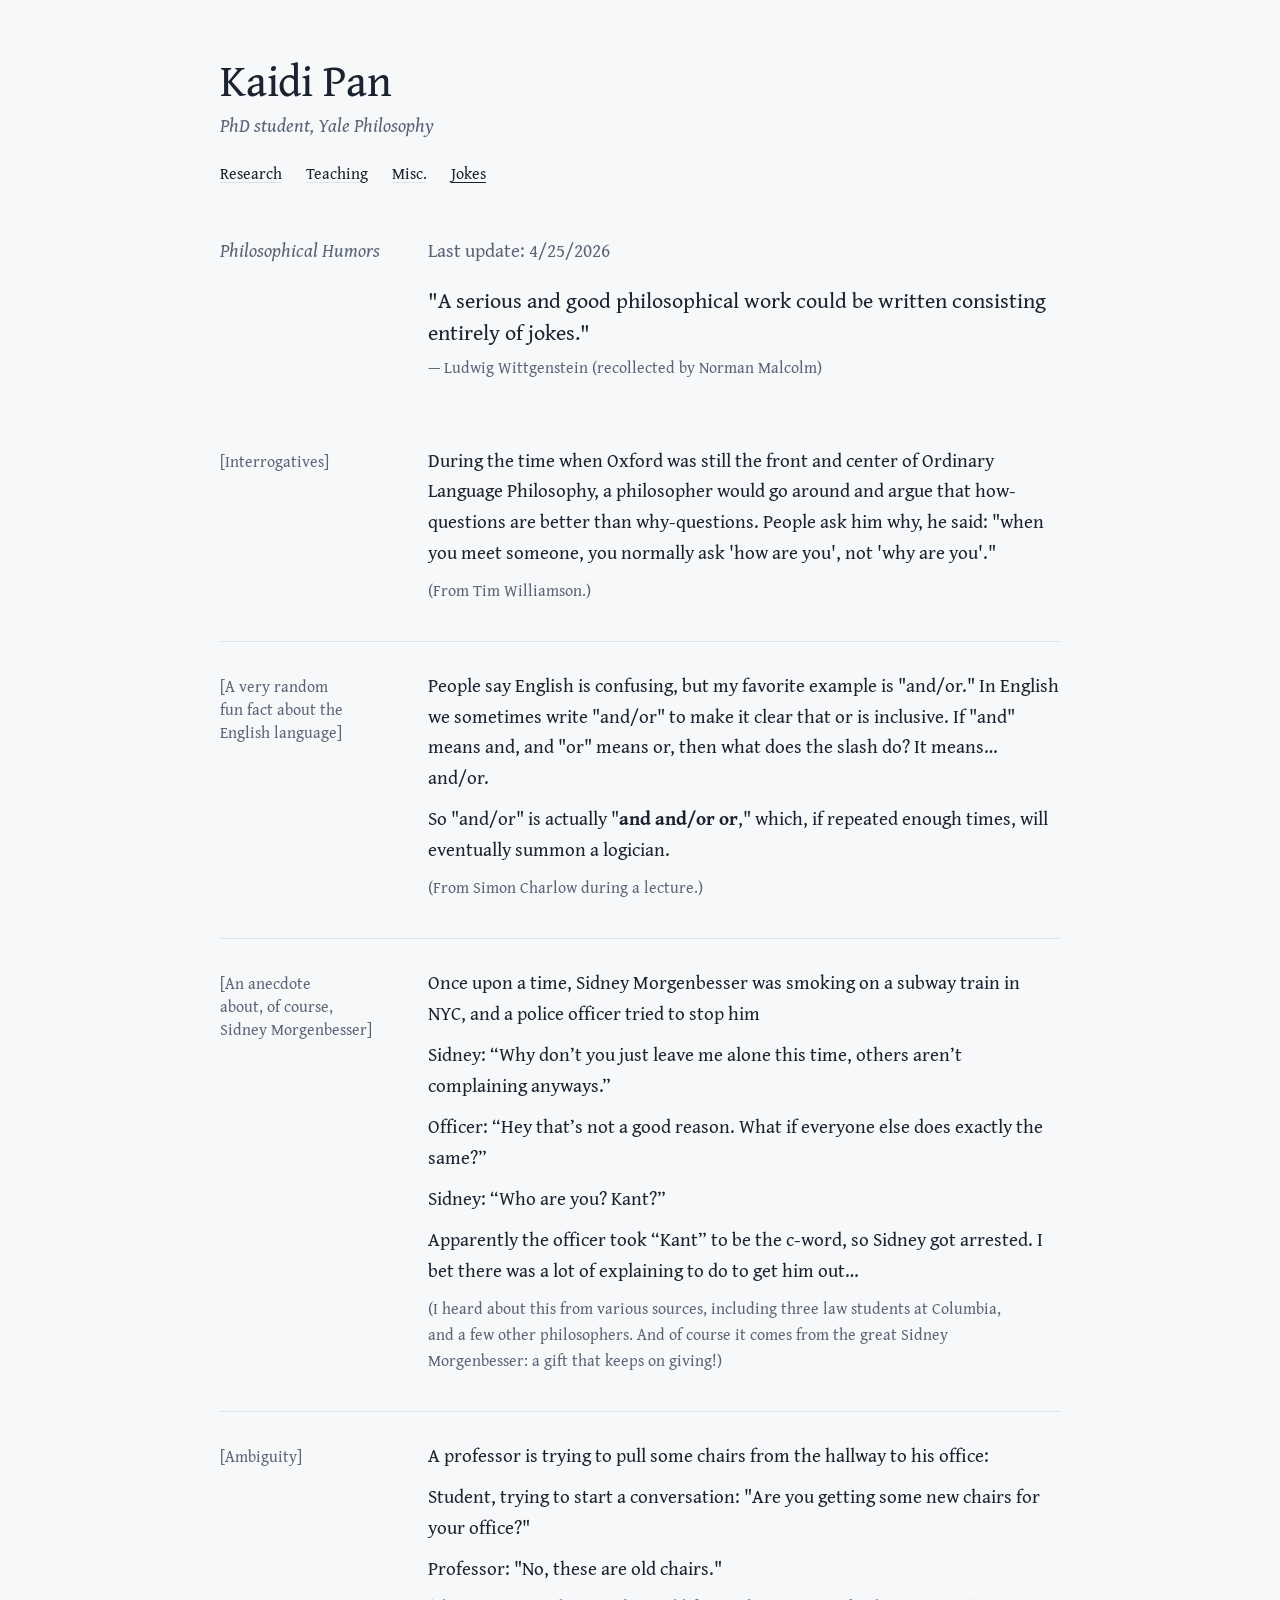
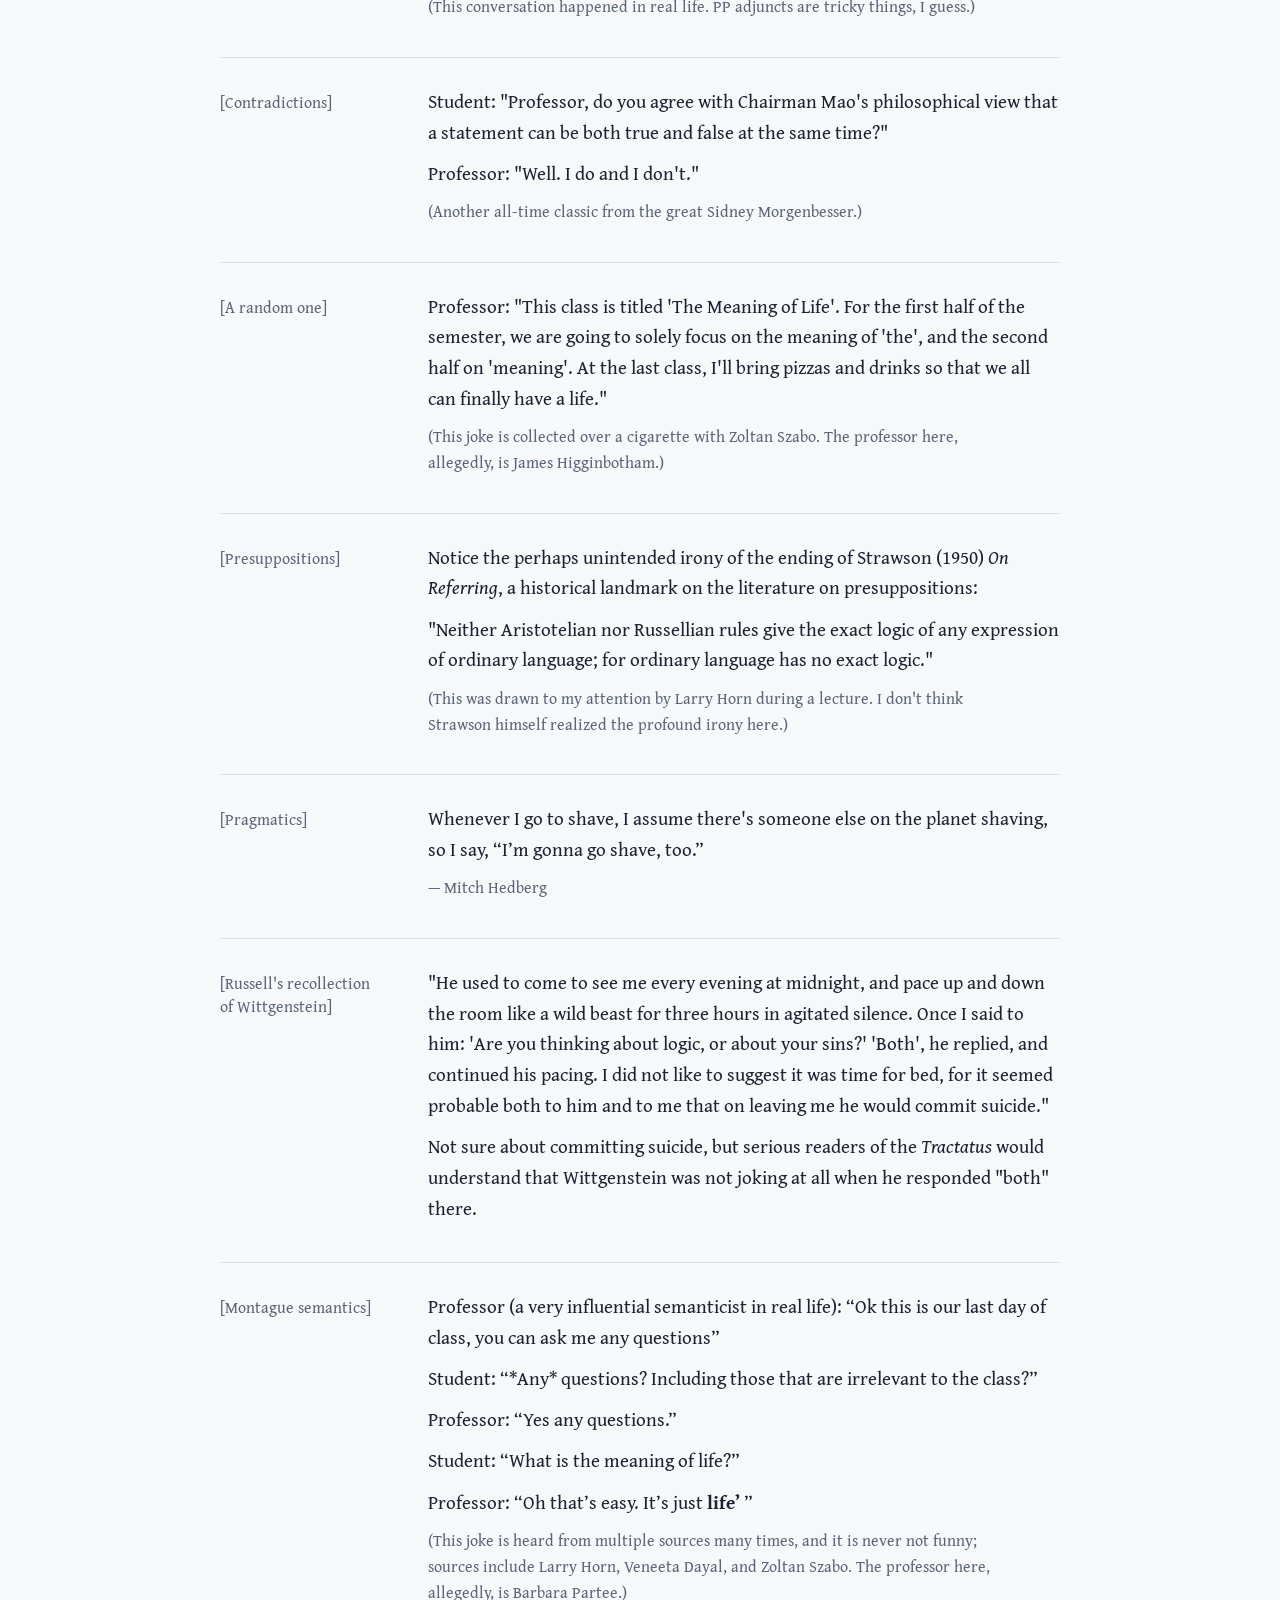
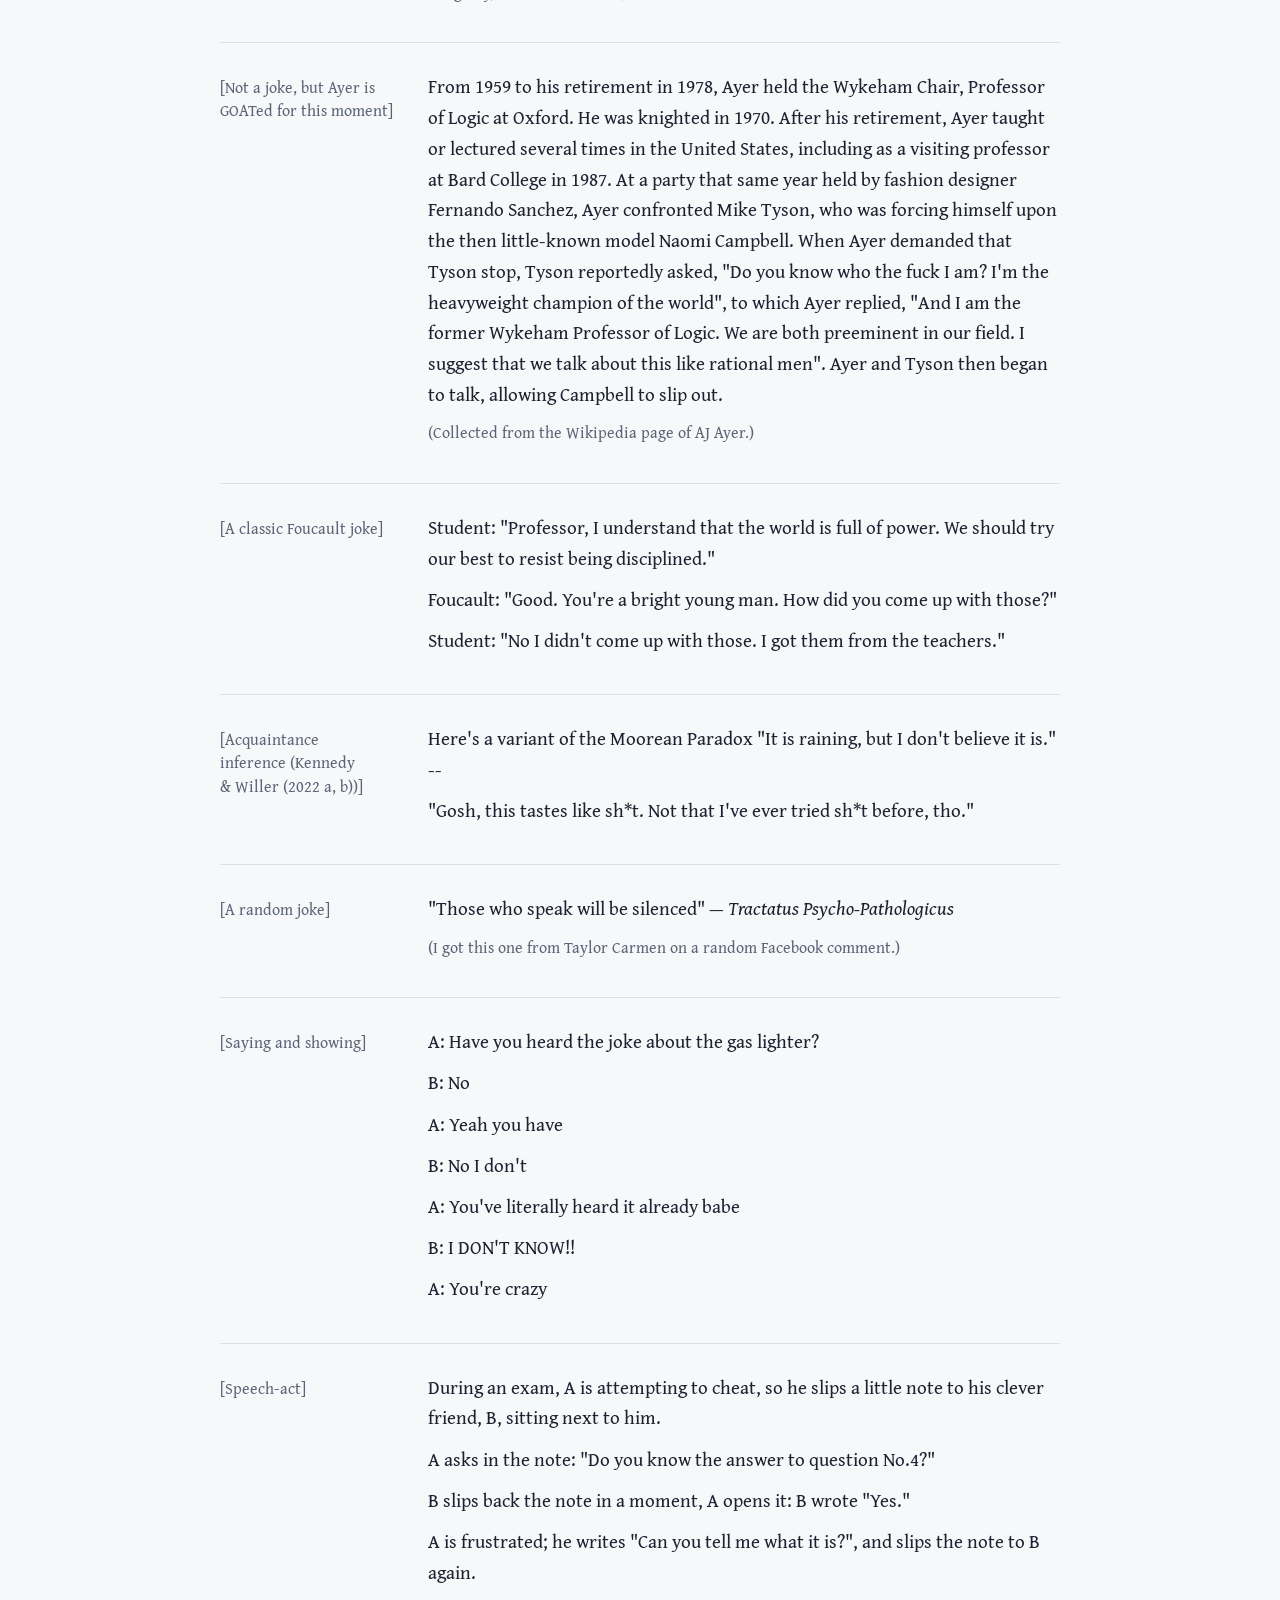
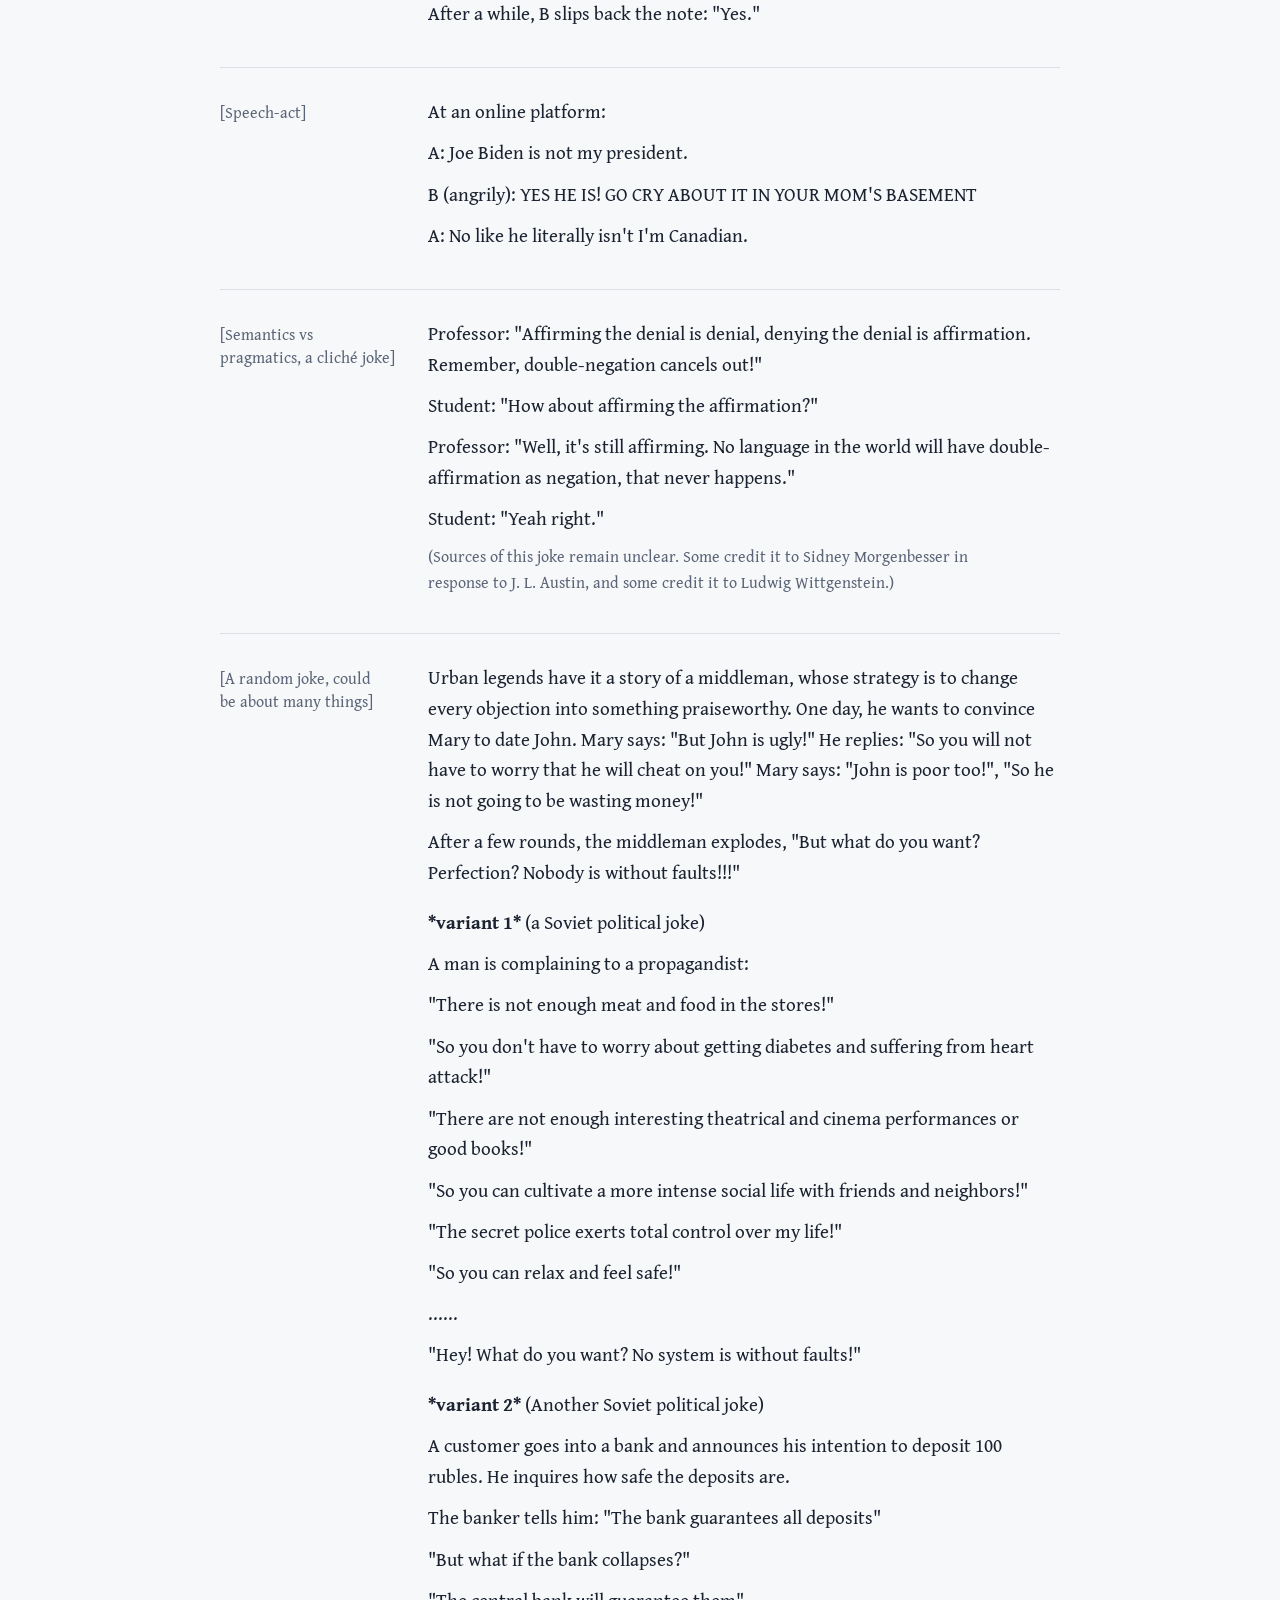
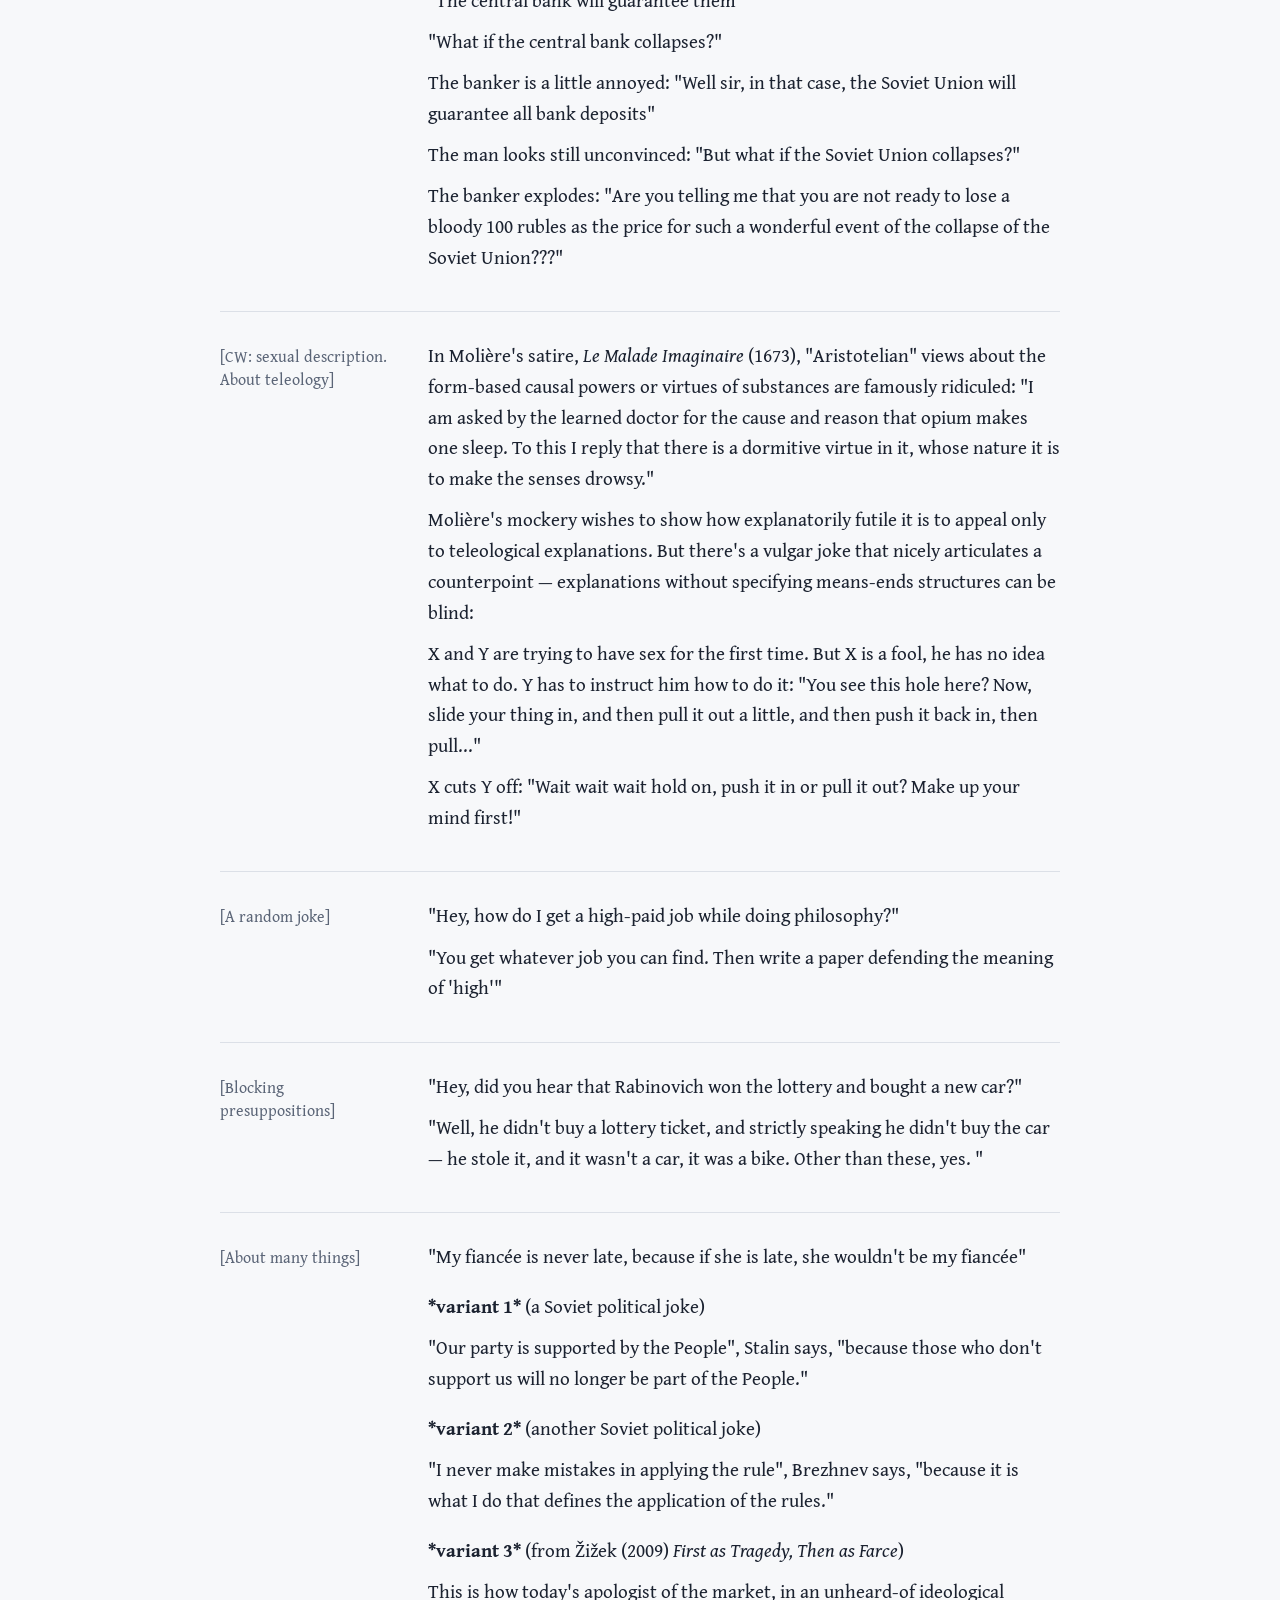
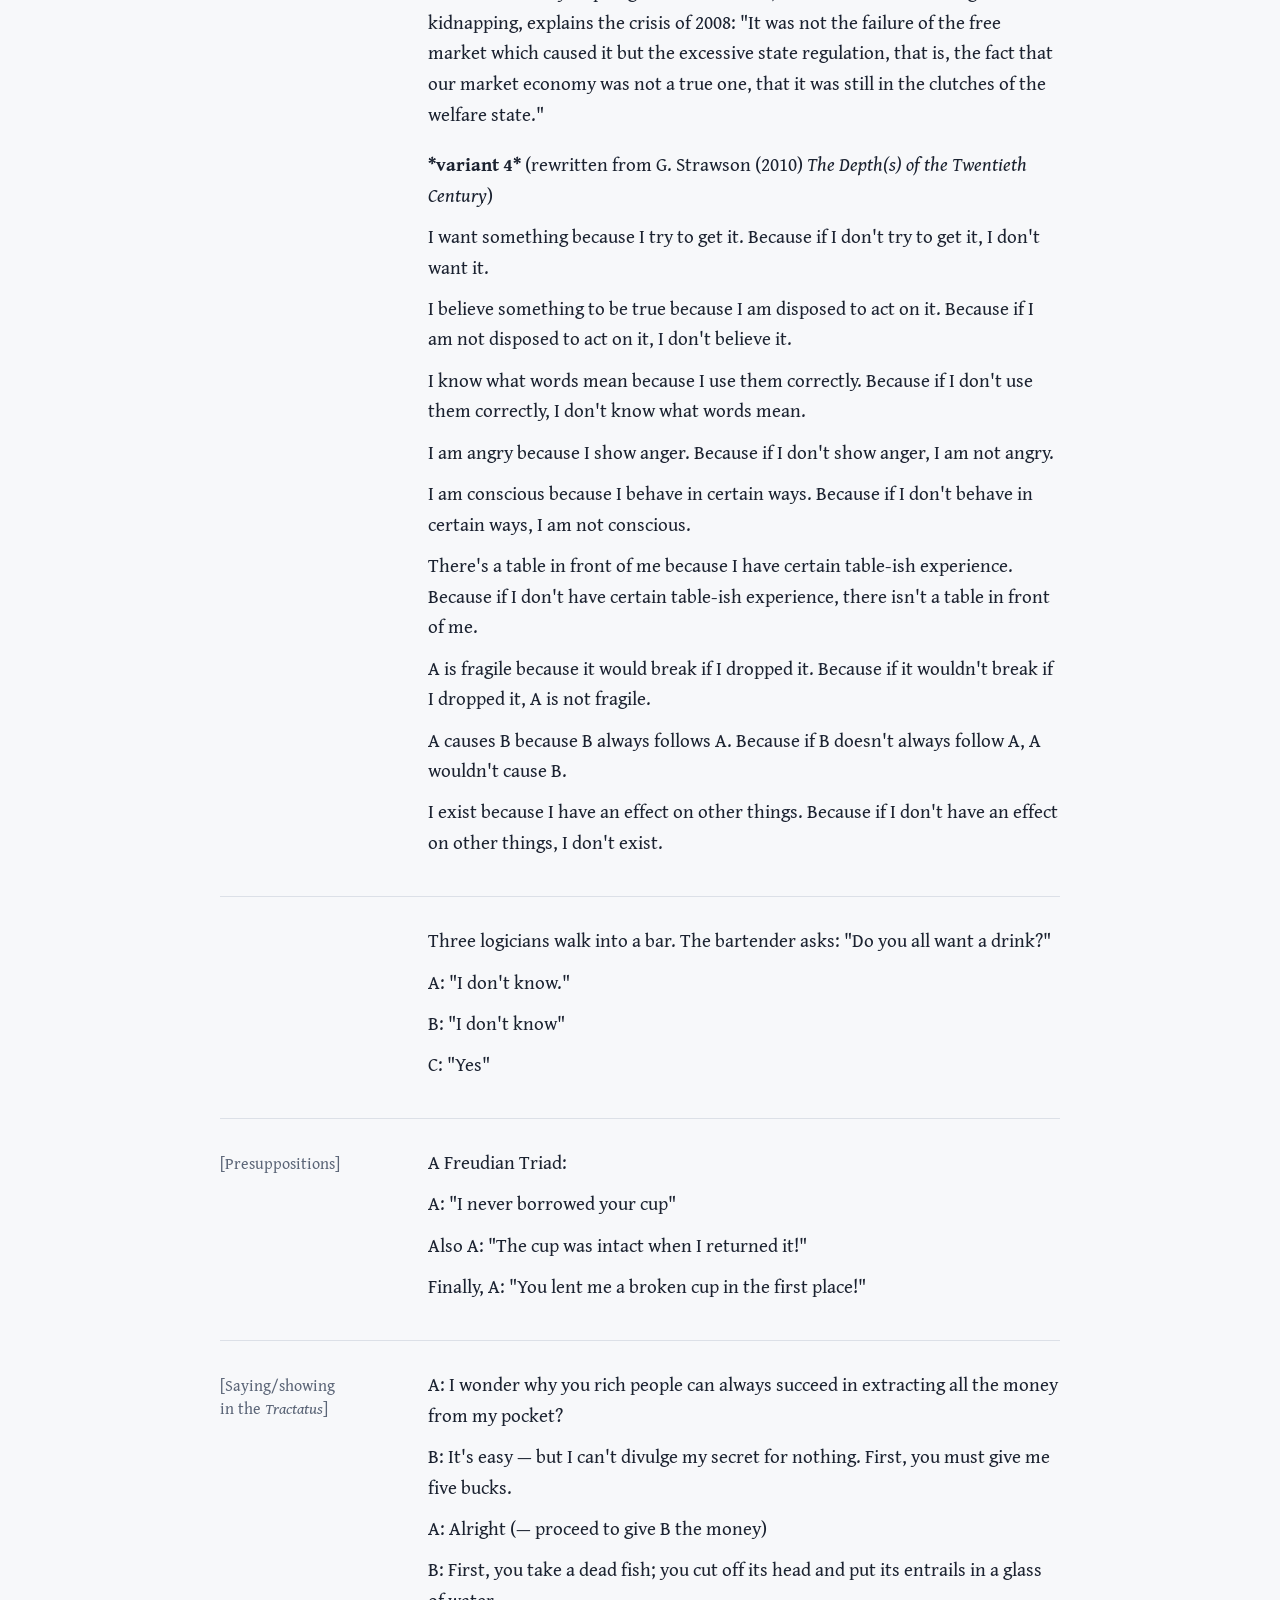
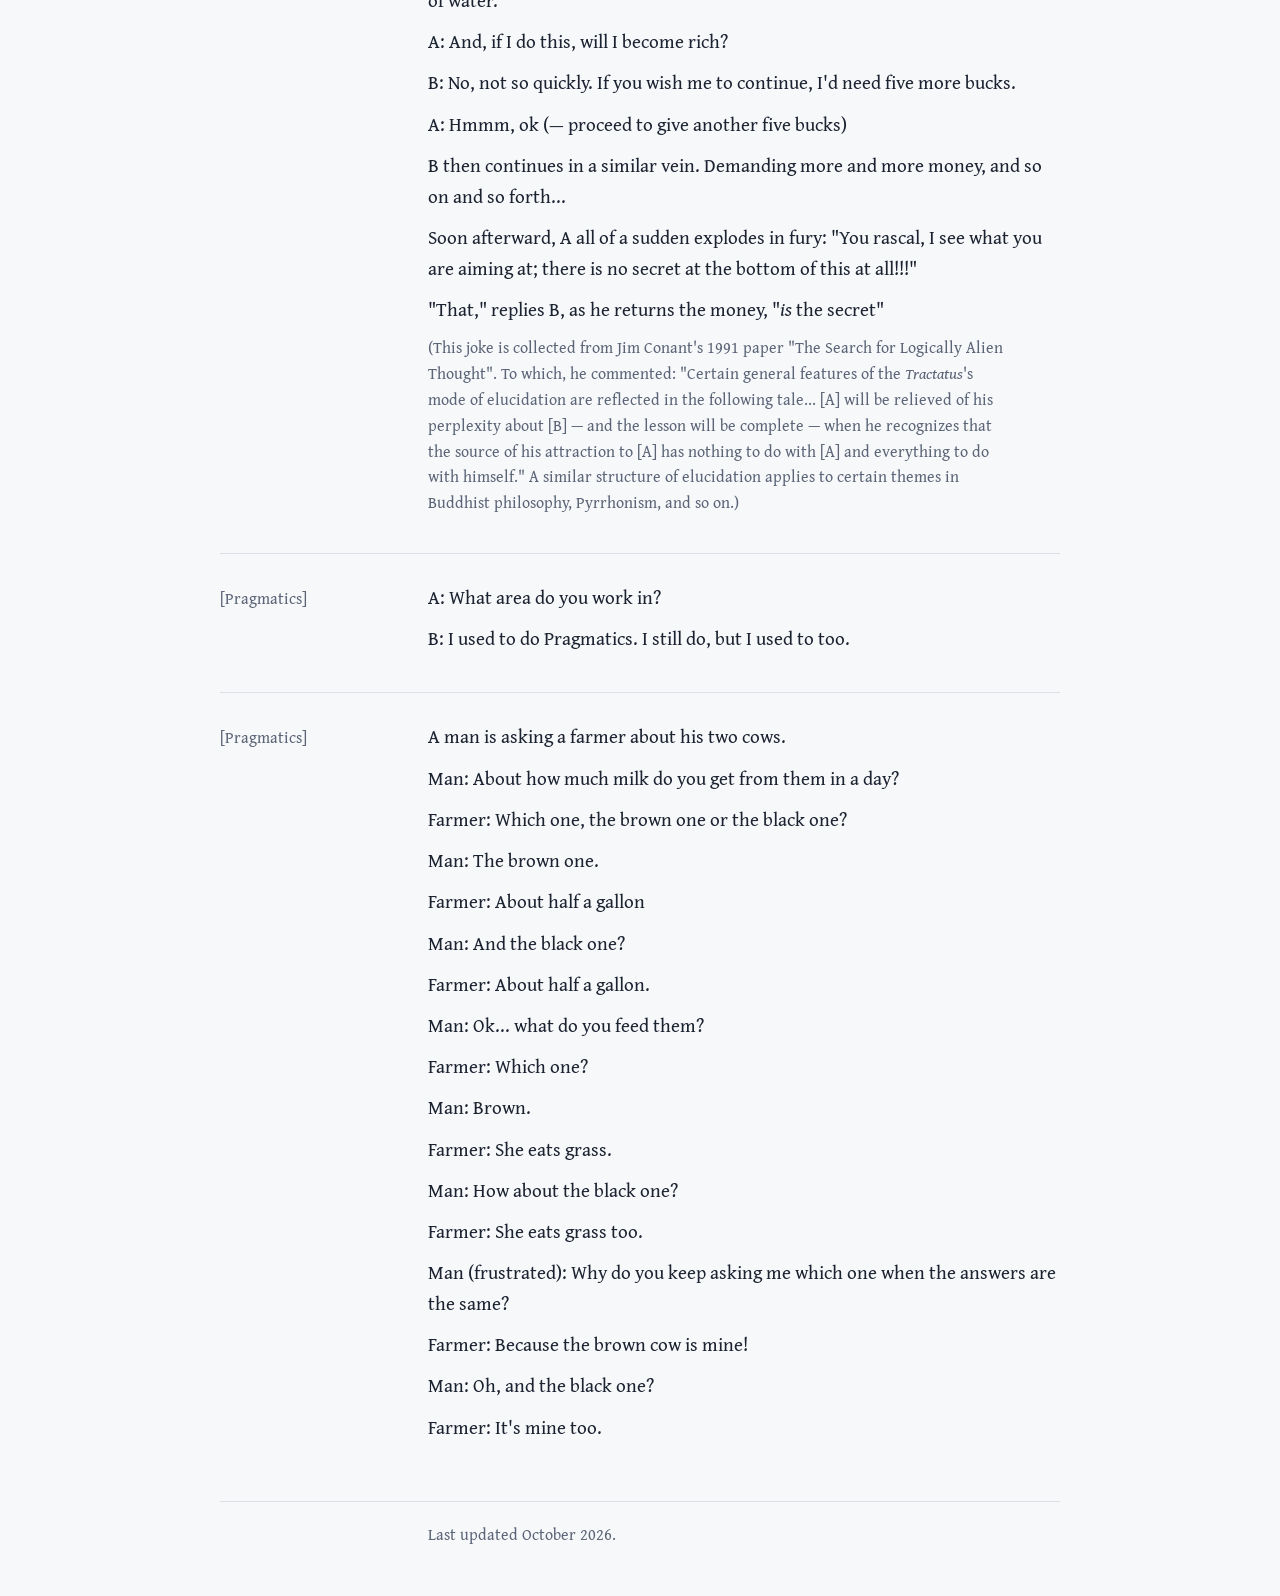
==== jokes.html @ 57e494cc "Add files via upload" ====
<!doctype html>
<html lang="en">
<head>
  <meta charset="utf-8">
  <meta name="viewport" content="width=device-width, initial-scale=1, viewport-fit=cover">
  <title>Philosophical Humors · Kaidi Pan</title>
  <meta name="description" content="Philosophical jokes collected by Kaidi Pan.">
  <link rel="icon" href="favicon.svg" type="image/svg+xml">
  <link rel="preconnect" href="https://fonts.googleapis.com">
  <link rel="preconnect" href="https://fonts.gstatic.com" crossorigin>
  <link rel="stylesheet" href="https://fonts.googleapis.com/css2?family=Gentium+Book+Plus:ital,wght@0,400;0,700;1,400;1,700&display=swap">
  <link rel="stylesheet" href="style.css">
</head>
<body>
<div class="page">

  <header class="masthead">
    <h1><a href="./">Kaidi Pan</a></h1>
    <p class="role">PhD student, Yale Philosophy</p>
    <nav class="site-nav" aria-label="Site">
      <ul>
        <li><a href="./#research">Research</a></li>
        <li><a href="./#teaching">Teaching</a></li>
        <li><a href="./#misc">Misc.</a></li>
        <li><a href="jokes.html" aria-current="page">Jokes</a></li>
      </ul>
    </nav>
  </header>

  <main class="stack">
    <!-- To add a joke, copy one <article class="row joke"> block. The label in
         brackets is optional; delete the <h3> line for a joke without one. -->
    <!-- JOKES START -->
    <section class="row" id="jokes-intro">
      <h2>Philosophical Humors</h2>
      <div class="body">
        <p class="note">Last update: 4/25/2026</p>
        <blockquote class="epigraph">
          <p>"A serious and good philosophical work could be written consisting entirely of jokes."</p>
          <p class="source">— Ludwig Wittgenstein (recollected by Norman Malcolm)</p>
        </blockquote>
      </div>
    </section>

    <div class="joke-list">
      <article class="row joke">
        <h3 class="label">[Interrogatives]</h3>
        <div class="body">
          <p>During the time when Oxford was still the front and center of Ordinary Language Philosophy, a philosopher would go around and argue that how-questions are better than why-questions. People ask him why, he said: "when you meet someone, you normally ask 'how are you', not 'why are you'."</p>
          <p class="source">(From Tim Williamson.)</p>
        </div>
      </article>

      <article class="row joke">
        <h3 class="label">[A very random fun fact about the English language]</h3>
        <div class="body">
          <p>People say English is confusing, but my favorite example is "and/or." In English we sometimes write "and/or" to make it clear that or is inclusive. If "and" means and, and "or" means or, then what does the slash do? It means… and/or.</p>
          <p>So "and/or" is actually "<strong>and and/or or</strong>," which, if repeated enough times, will eventually summon a logician.</p>
          <p class="source">(From Simon Charlow during a lecture.)</p>
        </div>
      </article>

      <article class="row joke">
        <h3 class="label">[An anecdote about, of course, Sidney Morgenbesser]</h3>
        <div class="body">
          <p>Once upon a time, Sidney Morgenbesser was smoking on a subway train in NYC, and a police officer tried to stop him</p>
          <p>Sidney: “Why don’t you just leave me alone this time, others aren’t complaining anyways.”</p>
          <p>Officer: “Hey that’s not a good reason. What if everyone else does exactly the same?”</p>
          <p>Sidney: “Who are you? Kant?”</p>
          <p>Apparently the officer took “Kant” to be the c-word, so Sidney got arrested. I bet there was a lot of explaining to do to get him out…</p>
          <p class="source">(I heard about this from various sources, including three law students at Columbia, and a few other philosophers. And of course it comes from the great Sidney Morgenbesser: a gift that keeps on giving!)</p>
        </div>
      </article>

      <article class="row joke">
        <h3 class="label">[Ambiguity]</h3>
        <div class="body">
          <p>A professor is trying to pull some chairs from the hallway to his office:</p>
          <p>Student, trying to start a conversation: "Are you getting some new chairs for your office?"</p>
          <p>Professor: "No, these are old chairs."</p>
          <p class="source">(This conversation happened in real life. PP adjuncts are tricky things, I guess.)</p>
        </div>
      </article>

      <article class="row joke">
        <h3 class="label">[Contradictions]</h3>
        <div class="body">
          <p>Student: "Professor, do you agree with Chairman Mao's philosophical view that a statement can be both true and false at the same time?"</p>
          <p>Professor: "Well. I do and I don't."</p>
          <p class="source">(Another all-time classic from the great Sidney Morgenbesser.)</p>
        </div>
      </article>

      <article class="row joke">
        <h3 class="label">[A random one]</h3>
        <div class="body">
          <p>Professor: "This class is titled 'The Meaning of Life'. For the first half of the semester, we are going to solely focus on the meaning of 'the', and the second half on 'meaning'. At the last class, I'll bring pizzas and drinks so that we all can finally have a life."</p>
          <p class="source">(This joke is collected over a cigarette with Zoltan Szabo. The professor here, allegedly, is James Higginbotham.)</p>
        </div>
      </article>

      <article class="row joke">
        <h3 class="label">[Presuppositions]</h3>
        <div class="body">
          <p>Notice the perhaps unintended irony of the ending of Strawson (1950) <em>On Referring</em>, a historical landmark on the literature on presuppositions:</p>
          <p>"Neither Aristotelian nor Russellian rules give the exact logic of any expression of ordinary language; for ordinary language has no exact logic."</p>
          <p class="source">(This was drawn to my attention by Larry Horn during a lecture. I don't think Strawson himself realized the profound irony here.)</p>
        </div>
      </article>

      <article class="row joke">
        <h3 class="label">[Pragmatics]</h3>
        <div class="body">
          <p>Whenever I go to shave, I assume there's someone else on the planet shaving, so I say, “I’m gonna go shave, too.”</p>
          <p class="source">— Mitch Hedberg</p>
        </div>
      </article>

      <article class="row joke">
        <h3 class="label">[Russell's recollection of Wittgenstein]</h3>
        <div class="body">
          <p>"He used to come to see me every evening at midnight, and pace up and down the room like a wild beast for three hours in agitated silence. Once I said to him: 'Are you thinking about logic, or about your sins?' 'Both', he replied, and continued his pacing. I did not like to suggest it was time for bed, for it seemed probable both to him and to me that on leaving me he would commit suicide."</p>
          <p>Not sure about committing suicide, but serious readers of the <em>Tractatus</em> would understand that Wittgenstein was not joking at all when he responded "both" there.</p>
        </div>
      </article>

      <article class="row joke">
        <h3 class="label">[Montague semantics]</h3>
        <div class="body">
          <p>Professor (a very influential semanticist in real life): “Ok this is our last day of class, you can ask me any questions”</p>
          <p>Student: “*Any* questions? Including those that are irrelevant to the class?”</p>
          <p>Professor: “Yes any questions.”</p>
          <p>Student: “What is the meaning of life?”</p>
          <p>Professor: “Oh that’s easy. It’s just <strong>life’ </strong>”</p>
          <p class="source">(This joke is heard from multiple sources many times, and it is never not funny; sources include Larry Horn, Veneeta Dayal, and Zoltan Szabo. The professor here, allegedly, is Barbara Partee.)</p>
        </div>
      </article>

      <article class="row joke">
        <h3 class="label">[Not a joke, but Ayer is GOATed for this moment]</h3>
        <div class="body">
          <p>From 1959 to his retirement in 1978, Ayer held the Wykeham Chair, Professor of Logic at Oxford. He was knighted in 1970. After his retirement, Ayer taught or lectured several times in the United States, including as a visiting professor at Bard College in 1987. At a party that same year held by fashion designer Fernando Sanchez, Ayer confronted Mike Tyson, who was forcing himself upon the then little-known model Naomi Campbell. When Ayer demanded that Tyson stop, Tyson reportedly asked, "Do you know who the fuck I am? I'm the heavyweight champion of the world", to which Ayer replied, "And I am the former Wykeham Professor of Logic. We are both preeminent in our field. I suggest that we talk about this like rational men". Ayer and Tyson then began to talk, allowing Campbell to slip out.</p>
          <p class="source">(Collected from the Wikipedia page of AJ Ayer.)</p>
        </div>
      </article>

      <article class="row joke">
        <h3 class="label">[A classic Foucault joke]</h3>
        <div class="body">
          <p>Student: "Professor, I understand that the world is full of power. We should try our best to resist being disciplined."</p>
          <p>Foucault: "Good. You're a bright young man. How did you come up with those?"</p>
          <p>Student: "No I didn't come up with those. I got them from the teachers."</p>
        </div>
      </article>

      <article class="row joke">
        <h3 class="label">[Acquaintance inference (Kennedy &amp; Willer (2022 a, b))]</h3>
        <div class="body">
          <p>Here's a variant of the Moorean Paradox "It is raining, but I don't believe it is." --</p>
          <p>"Gosh, this tastes like sh*t. Not that I've ever tried sh*t before, tho."</p>
        </div>
      </article>

      <article class="row joke">
        <h3 class="label">[A random joke]</h3>
        <div class="body">
          <p>"Those who speak will be silenced" — <em>Tractatus Psycho-Pathologicus</em></p>
          <p class="source">(I got this one from Taylor Carmen on a random Facebook comment.)</p>
        </div>
      </article>

      <article class="row joke">
        <h3 class="label">[Saying and showing]</h3>
        <div class="body">
          <p>A: Have you heard the joke about the gas lighter?</p>
          <p>B: No</p>
          <p>A: Yeah you have</p>
          <p>B: No I don't</p>
          <p>A: You've literally heard it already babe</p>
          <p>B: I DON'T KNOW!!</p>
          <p>A: You're crazy</p>
        </div>
      </article>

      <article class="row joke">
        <h3 class="label">[Speech-act]</h3>
        <div class="body">
          <p>During an exam, A is attempting to cheat, so he slips a little note to his clever friend, B, sitting next to him.</p>
          <p>A asks in the note: "Do you know the answer to question No.4?"</p>
          <p>B slips back the note in a moment, A opens it: B wrote "Yes."</p>
          <p>A is frustrated; he writes "Can you tell me what it is?", and slips the note to B again.</p>
          <p>After a while, B slips back the note: "Yes."</p>
        </div>
      </article>

      <article class="row joke">
        <h3 class="label">[Speech-act]</h3>
        <div class="body">
          <p>At an online platform:</p>
          <p>A: Joe Biden is not my president.</p>
          <p>B (angrily): YES HE IS! GO CRY ABOUT IT IN YOUR MOM'S BASEMENT</p>
          <p>A: No like he literally isn't I'm Canadian.</p>
        </div>
      </article>

      <article class="row joke">
        <h3 class="label">[Semantics vs pragmatics, a cliché joke]</h3>
        <div class="body">
          <p>Professor: "Affirming the denial is denial, denying the denial is affirmation. Remember, double-negation cancels out!"</p>
          <p>Student: "How about affirming the affirmation?"</p>
          <p>Professor: "Well, it's still affirming. No language in the world will have double-affirmation as negation, that never happens."</p>
          <p>Student: "Yeah right."</p>
          <p class="source">(Sources of this joke remain unclear. Some credit it to Sidney Morgenbesser in response to J. L. Austin, and some credit it to Ludwig Wittgenstein.)</p>
        </div>
      </article>

      <article class="row joke">
        <h3 class="label">[A random joke, could be about many things]</h3>
        <div class="body">
          <p>Urban legends have it a story of a middleman, whose strategy is to change every objection into something praiseworthy. One day, he wants to convince Mary to date John. Mary says: "But John is ugly!" He replies: "So you will not have to worry that he will cheat on you!" Mary says: "John is poor too!", "So he is not going to be wasting money!"</p>
          <p>After a few rounds, the middleman explodes, "But what do you want? Perfection? Nobody is without faults!!!"</p>
          <p class="variant"><strong>*variant 1*</strong> (a Soviet political joke)</p>
          <p>A man is complaining to a propagandist:</p>
          <p>"There is not enough meat and food in the stores!"</p>
          <p>"So you don't have to worry about getting diabetes and suffering from heart attack!"</p>
          <p>"There are not enough interesting theatrical and cinema performances or good books!"</p>
          <p>"So you can cultivate a more intense social life with friends and neighbors!"</p>
          <p>"The secret police exerts total control over my life!"</p>
          <p>"So you can relax and feel safe!"</p>
          <p>......</p>
          <p>"Hey! What do you want? No system is without faults!"</p>
          <p class="variant"><strong>*variant 2* </strong>(Another Soviet political joke)</p>
          <p>A customer goes into a bank and announces his intention to deposit 100 rubles. He inquires how safe the deposits are.</p>
          <p>The banker tells him: "The bank guarantees all deposits"</p>
          <p>"But what if the bank collapses?"</p>
          <p>"The central bank will guarantee them"</p>
          <p>"What if the central bank collapses?"</p>
          <p>The banker is a little annoyed: "Well sir, in that case, the Soviet Union will guarantee all bank deposits"</p>
          <p>The man looks still unconvinced: "But what if the Soviet Union collapses?"</p>
          <p>The banker explodes: "Are you telling me that you are not ready to lose a bloody 100 rubles as the price for such a wonderful event of the collapse of the Soviet Union???"</p>
        </div>
      </article>

      <article class="row joke">
        <h3 class="label">[CW: sexual description. About teleology]</h3>
        <div class="body">
          <p>In Molière's satire, <em>Le Malade Imaginaire</em> (1673), "Aristotelian" views about the form-based causal powers or virtues of substances are famously ridiculed: "I am asked by the learned doctor for the cause and reason that opium makes one sleep. To this I reply that there is a dormitive virtue in it, whose nature it is to make the senses drowsy."</p>
          <p>Molière's mockery wishes to show how explanatorily futile it is to appeal only to teleological explanations. But there's a vulgar joke that nicely articulates a counterpoint — explanations without specifying means-ends structures can be blind:</p>
          <p>X and Y are trying to have sex for the first time. But X is a fool, he has no idea what to do. Y has to instruct him how to do it: "You see this hole here? Now, slide your thing in, and then pull it out a little, and then push it back in, then pull..."</p>
          <p>X cuts Y off: "Wait wait wait hold on, push it in or pull it out? Make up your mind first!"</p>
        </div>
      </article>

      <article class="row joke">
        <h3 class="label">[A random joke]</h3>
        <div class="body">
          <p>"Hey, how do I get a high-paid job while doing philosophy?"</p>
          <p>"You get whatever job you can find. Then write a paper defending the meaning of 'high'"</p>
        </div>
      </article>

      <article class="row joke">
        <h3 class="label">[Blocking presuppositions]</h3>
        <div class="body">
          <p>"Hey, did you hear that Rabinovich won the lottery and bought a new car?"</p>
          <p>"Well, he didn't buy a lottery ticket, and strictly speaking he didn't buy the car — he stole it, and it wasn't a car, it was a bike. Other than these, yes. "</p>
        </div>
      </article>

      <article class="row joke">
        <h3 class="label">[About many things]</h3>
        <div class="body">
          <p>"My fiancée is never late, because if she is late, she wouldn't be my fiancée"</p>
          <p class="variant"><strong>*variant 1*</strong> (a Soviet political joke)</p>
          <p>"Our party is supported by the People", Stalin says, "because those who don't support us will no longer be part of the People."</p>
          <p class="variant"><strong>*variant 2*</strong> (another Soviet political joke)</p>
          <p>"I never make mistakes in applying the rule", Brezhnev says, "because it is what I do that defines the application of the rules."</p>
          <p class="variant"><strong>*variant 3*</strong> (from Žižek (2009) <em>First as Tragedy, Then as Farce</em>)</p>
          <p>This is how today's apologist of the market, in an unheard-of ideological kidnapping, explains the crisis of 2008: "It was not the failure of the free market which caused it but the excessive state regulation, that is, the fact that our market economy was not a true one, that it was still in the clutches of the welfare state."</p>
          <p class="variant"><strong>*variant 4*</strong> (rewritten from G. Strawson (2010) <em>The Depth(s) of the Twentieth Century</em>)</p>
          <p>I want something because I try to get it. Because if I don't try to get it, I don't want it.</p>
          <p>I believe something to be true because I am disposed to act on it. Because if I am not disposed to act on it, I don't believe it.</p>
          <p>I know what words mean because I use them correctly. Because if I don't use them correctly, I don't know what words mean.</p>
          <p>I am angry because I show anger. Because if I don't show anger, I am not angry.</p>
          <p>I am conscious because I behave in certain ways. Because if I don't behave in certain ways, I am not conscious.</p>
          <p>There's a table in front of me because I have certain table-ish experience. Because if I don't have certain table-ish experience, there isn't a table in front of me.</p>
          <p>A is fragile because it would break if I dropped it. Because if it wouldn't break if I dropped it, A is not fragile.</p>
          <p>A causes B because B always follows A. Because if B doesn't always follow A, A wouldn't cause B.</p>
          <p>I exist because I have an effect on other things. Because if I don't have an effect on other things, I don't exist.</p>
        </div>
      </article>

      <article class="row joke">
        <span class="label" aria-hidden="true"></span>
        <div class="body">
          <p>Three logicians walk into a bar. The bartender asks: "Do you all want a drink?"</p>
          <p>A: "I don't know."</p>
          <p>B: "I don't know"</p>
          <p>C: "Yes"</p>
        </div>
      </article>

      <article class="row joke">
        <h3 class="label">[Presuppositions]</h3>
        <div class="body">
          <p>A Freudian Triad:</p>
          <p>A: "I never borrowed your cup"</p>
          <p>Also A: "The cup was intact when I returned it!"</p>
          <p>Finally, A: "You lent me a broken cup in the first place!"</p>
        </div>
      </article>

      <article class="row joke">
        <h3 class="label">[Saying/showing in the <em>Tractatus</em>]</h3>
        <div class="body">
          <p>A: I wonder why you rich people can always succeed in extracting all the money from my pocket?</p>
          <p>B: It's easy — but I can't divulge my secret for nothing. First, you must give me five bucks.</p>
          <p>A: Alright (— proceed to give B the money)</p>
          <p>B: First, you take a dead fish; you cut off its head and put its entrails in a glass of water.</p>
          <p>A: And, if I do this, will I become rich?</p>
          <p>B: No, not so quickly. If you wish me to continue, I'd need five more bucks.</p>
          <p>A: Hmmm, ok (— proceed to give another five bucks)</p>
          <p>B then continues in a similar vein. Demanding more and more money, and so on and so forth...</p>
          <p>Soon afterward, A all of a sudden explodes in fury: "You rascal, I see what you are aiming at; there is no secret at the bottom of this at all!!!"</p>
          <p>"That," replies B, as he returns the money, "<em>is</em> the secret"</p>
          <p class="source">(This joke is collected from Jim Conant's 1991 paper "The Search for Logically Alien Thought". To which, he commented: "Certain general features of the <em>Tractatus</em>'s mode of elucidation are reflected in the following tale... [A] will be relieved of his perplexity about [B] — and the lesson will be complete — when he recognizes that the source of his attraction to [A] has nothing to do with [A] and everything to do with himself." A similar structure of elucidation applies to certain themes in Buddhist philosophy, Pyrrhonism, and so on.)</p>
        </div>
      </article>

      <article class="row joke">
        <h3 class="label">[Pragmatics]</h3>
        <div class="body">
          <p>A: What area do you work in?</p>
          <p>B: I used to do Pragmatics. I still do, but I used to too.</p>
        </div>
      </article>

      <article class="row joke">
        <h3 class="label">[Pragmatics]</h3>
        <div class="body">
          <p>A man is asking a farmer about his two cows.</p>
          <p>Man: About how much milk do you get from them in a day?</p>
          <p>Farmer: Which one, the brown one or the black one?</p>
          <p>Man: The brown one.</p>
          <p>Farmer: About half a gallon</p>
          <p>Man: And the black one?</p>
          <p>Farmer: About half a gallon.</p>
          <p>Man: Ok... what do you feed them?</p>
          <p>Farmer: Which one?</p>
          <p>Man: Brown.</p>
          <p>Farmer: She eats grass.</p>
          <p>Man: How about the black one?</p>
          <p>Farmer: She eats grass too.</p>
          <p>Man (frustrated): Why do you keep asking me which one when the answers are the same?</p>
          <p>Farmer: Because the brown cow is mine!</p>
          <p>Man: Oh, and the black one?</p>
          <p>Farmer: It's mine too.</p>
        </div>
      </article>
    </div>
    <!-- JOKES END -->
  </main>

  <footer class="row colophon">
    <p class="body">Last updated October 2026.</p>
  </footer>

</div>
</body>
</html>
---- style.css ----
/* Layout: one column of reading text with a hanging margin on the left for
   example numbers, the photo and section names, the way a linguistics paper
   sets its numbered examples. On phones the margin folds away and everything
   stacks. */

:root {
  /* Colour: cool paper, dark ink, blue-black fountain-pen accent */
  --paper: #f7f8fa;
  --ink: #1b2230;
  --muted: #5b6577;
  --rule: #dce0e7;
  --accent: #2b4a8b;
  --todo-bg: #fff0a6;
  --todo-ink: #3d3300;

  /* Type: Gentium, the typeface linguists use for examples and IPA */
  --serif: "Gentium Book Plus", "Gentium Plus", "Charis SIL", Georgia, "Times New Roman", serif;
  --hanzi: "Noto Serif SC", "Songti SC", "STSong", "SimSun", serif;
  --step--1: 1rem;
  --step-0: 1.1875rem;
  --step-1: 1.375rem;
  --step-3: 2.75rem;

  --margin-col: 11rem;
  color-scheme: light;
}

@media (prefers-color-scheme: dark) {
  :root:not([data-theme="light"]) {
    --paper: #121620;
    --ink: #e3e7ee;
    --muted: #9aa4b5;
    --rule: #2a3140;
    --accent: #9fb6ec;
    --todo-bg: #4a4214;
    --todo-ink: #fff4c2;
    color-scheme: dark;
  }
}

:root[data-theme="dark"] {
  --paper: #121620;
  --ink: #e3e7ee;
  --muted: #9aa4b5;
  --rule: #2a3140;
  --accent: #9fb6ec;
  --todo-bg: #4a4214;
  --todo-ink: #fff4c2;
  color-scheme: dark;
}

*, *::before, *::after { box-sizing: border-box; }

html { -webkit-text-size-adjust: 100%; }

[hidden] { display: none !important; }

body {
  margin: 0;
  background: var(--paper);
  color: var(--ink);
  font-family: var(--serif);
  font-size: var(--step-0);
  line-height: 1.62;
  font-kerning: normal;
  text-rendering: optimizeLegibility;
}

::selection { background: var(--accent); color: var(--paper); }

.page {
  max-width: 55rem;
  margin-inline: auto;
  padding-inline: 1.25rem;
  padding-block: 3.5rem 3rem;
  display: flex;
  flex-direction: column;
  gap: 3rem;
}

.stack {
  display: flex;
  flex-direction: column;
  gap: 3rem;
}

/* ---------- Links ---------- */

a {
  color: var(--accent);
  text-decoration-line: underline;
  text-decoration-thickness: 1px;
  text-underline-offset: 0.18em;
  text-decoration-color: color-mix(in srgb, var(--accent) 45%, transparent);
}
a:hover { text-decoration-color: var(--accent); }
a:focus-visible {
  outline: 2px solid var(--accent);
  outline-offset: 3px;
  border-radius: 2px;
}

/* ---------- Header ---------- */

.masthead { display: flex; flex-direction: column; gap: 0.35rem; }

.masthead h1 {
  margin: 0;
  font-size: var(--step-3);
  font-weight: 400;
  line-height: 1.1;
  letter-spacing: -0.005em;
  text-wrap: balance;
}
.masthead h1 a { color: inherit; text-decoration: none; }

.role { margin: 0; font-style: italic; color: var(--muted); }

.site-nav ul {
  list-style: none;
  margin: 0.9rem 0 0;
  padding: 0;
  display: flex;
  flex-wrap: wrap;
  gap: 0.25rem 1.5rem;
  font-size: var(--step--1);
}
.site-nav a { color: var(--ink); text-decoration-color: var(--rule); }
.site-nav a:hover { color: var(--accent); text-decoration-color: var(--accent); }
.site-nav a[aria-current="page"] { text-decoration-color: var(--ink); }

/* ---------- Margin grid (shared by the example and every section) ---------- */

.row {
  display: grid;
  grid-template-columns: minmax(0, 1fr);
  row-gap: 0.6rem;
}

@media (min-width: 48rem) {
  .row {
    grid-template-columns: var(--margin-col) minmax(0, 1fr);
    column-gap: 2rem;
    align-items: baseline;
  }
  .row > .body { grid-column: 2; }
  .row.intro { align-items: start; }
}

/* ---------- Example (1) ---------- */

.example {
  margin: 0;
  grid-template-columns: 2.75rem minmax(0, 1fr);
  align-items: baseline;
  font-size: var(--step-1);
  line-height: 1.5;
}
@media (min-width: 48rem) {
  .example { grid-template-columns: var(--margin-col) minmax(0, 1fr); column-gap: 2rem; }
}

.exnum { color: var(--muted); font-variant-numeric: tabular-nums; }

.ex-items { list-style: none; margin: 0; padding: 0; }
.ex-items li {
  display: grid;
  grid-template-columns: 1.8rem minmax(0, 1fr);
}
.ex-items li > span:first-child { color: var(--muted); }

/* ---------- Photo ---------- */

.portrait {
  margin: 0 0 0.6rem;
  max-width: var(--margin-col);
  display: flex;
  flex-direction: column;
  gap: 0.35rem;
}
.portrait img {
  display: block;
  width: 100%;
  height: auto;
  aspect-ratio: 4 / 3;
  object-fit: cover;
  border-radius: 2px;
}
.portrait figcaption { font-size: var(--step--1); font-style: italic; color: var(--muted); }

/* ---------- Sections ---------- */

.row > h2 {
  margin: 0;
  font-size: var(--step-0);
  font-weight: 400;
  font-style: italic;
  color: var(--muted);
}

.body { min-width: 0; }
.body > :first-child { margin-top: 0; }
.body > :last-child { margin-bottom: 0; }

p { margin: 0 0 1em; max-width: 36em; }

.hanzi { font-family: var(--hanzi); font-size: 0.95em; }
.ipa { white-space: nowrap; }

hr {
  border: 0;
  border-top: 1px solid var(--rule);
  margin: 1.75rem 0;
  max-width: 36em;
}

h3.group {
  margin: 0 0 0.5rem;
  font-size: var(--step--1);
  font-weight: 400;
  color: var(--muted);
}
.body > * + h3.group { margin-top: 1.9rem; }
hr + h3.group { margin-top: 0 !important; }

.items {
  list-style: none;
  margin: 0;
  padding: 0;
  display: flex;
  flex-direction: column;
  gap: 0.5rem;
  max-width: 36em;
}

.note { color: var(--muted); }

.courses { gap: 1rem; }
.courses li { display: flex; flex-direction: column; }
.courses .course { font-size: var(--step-1); line-height: 1.35; }
.courses .note { font-size: var(--step--1); }

/* ---------- Footer ---------- */

.colophon {
  padding-top: 1.25rem;
  border-top: 1px solid var(--rule);
  font-size: var(--step--1);
  color: var(--muted);
}
.colophon p { margin: 0; }

/* ---------- Jokes page ---------- */

.epigraph { margin: 1.25rem 0 0; max-width: 34em; }
.epigraph p:first-child { font-size: var(--step-1); line-height: 1.45; margin-bottom: 0.35rem; }

.joke-list { display: flex; flex-direction: column; }

.joke {
  padding-block: 1.75rem;
  border-top: 1px solid var(--rule);
}
.joke:first-child { border-top: 0; padding-top: 0; }
.joke:last-child { padding-bottom: 0; }

.joke > .label {
  margin: 0;
  font-size: var(--step--1);
  font-weight: 400;
  line-height: 1.45;
  color: var(--muted);
  text-wrap: balance;
}

.joke .body p { margin: 0 0 0.55em; }
.joke .body p.variant { margin-top: 1.2rem; }
.joke .body .source,
.epigraph .source { color: var(--muted); font-size: var(--step--1); }

/* ---------- Placeholders you still need to fill in ---------- */

mark.todo {
  background: var(--todo-bg);
  color: var(--todo-ink);
  padding: 0.05em 0.25em;
  border-radius: 2px;
  font-size: 0.92em;
}

@media print {
  .site-nav { display: none; }
  body { background: #fff; color: #000; }
}
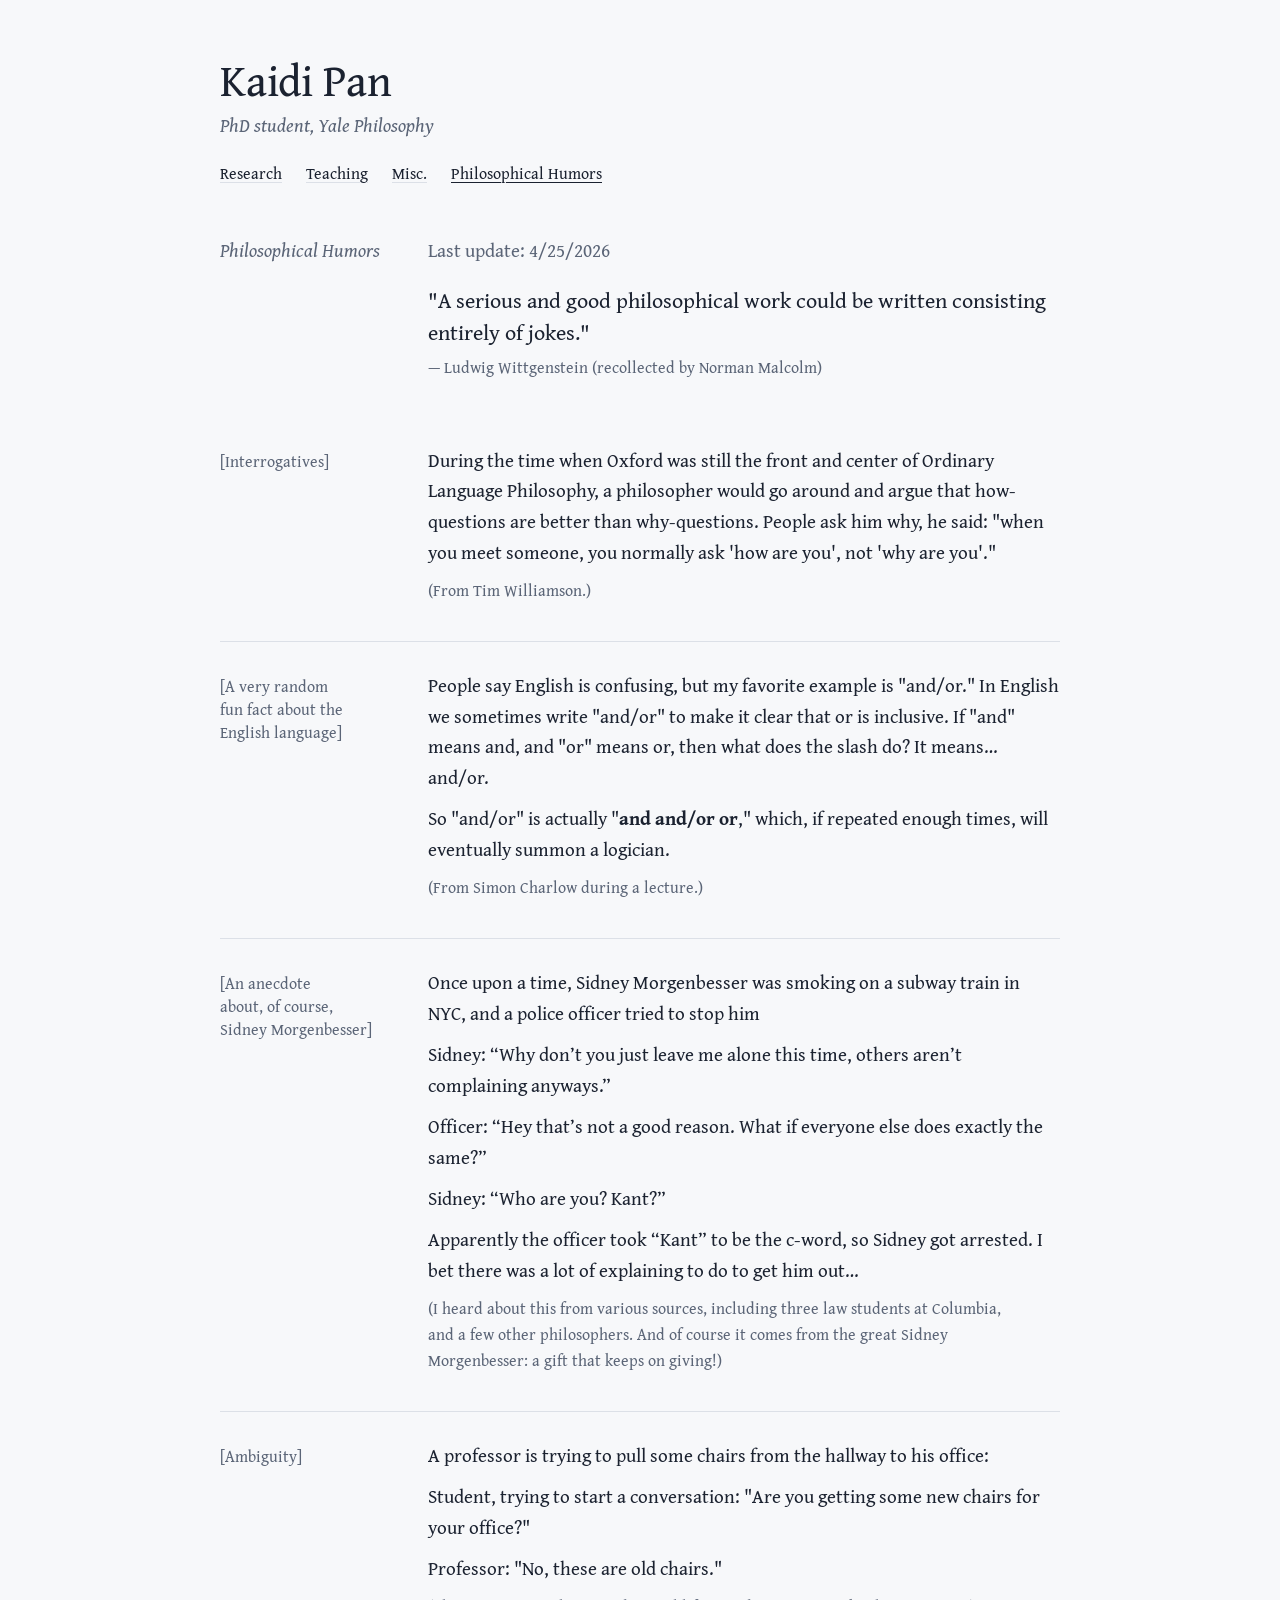
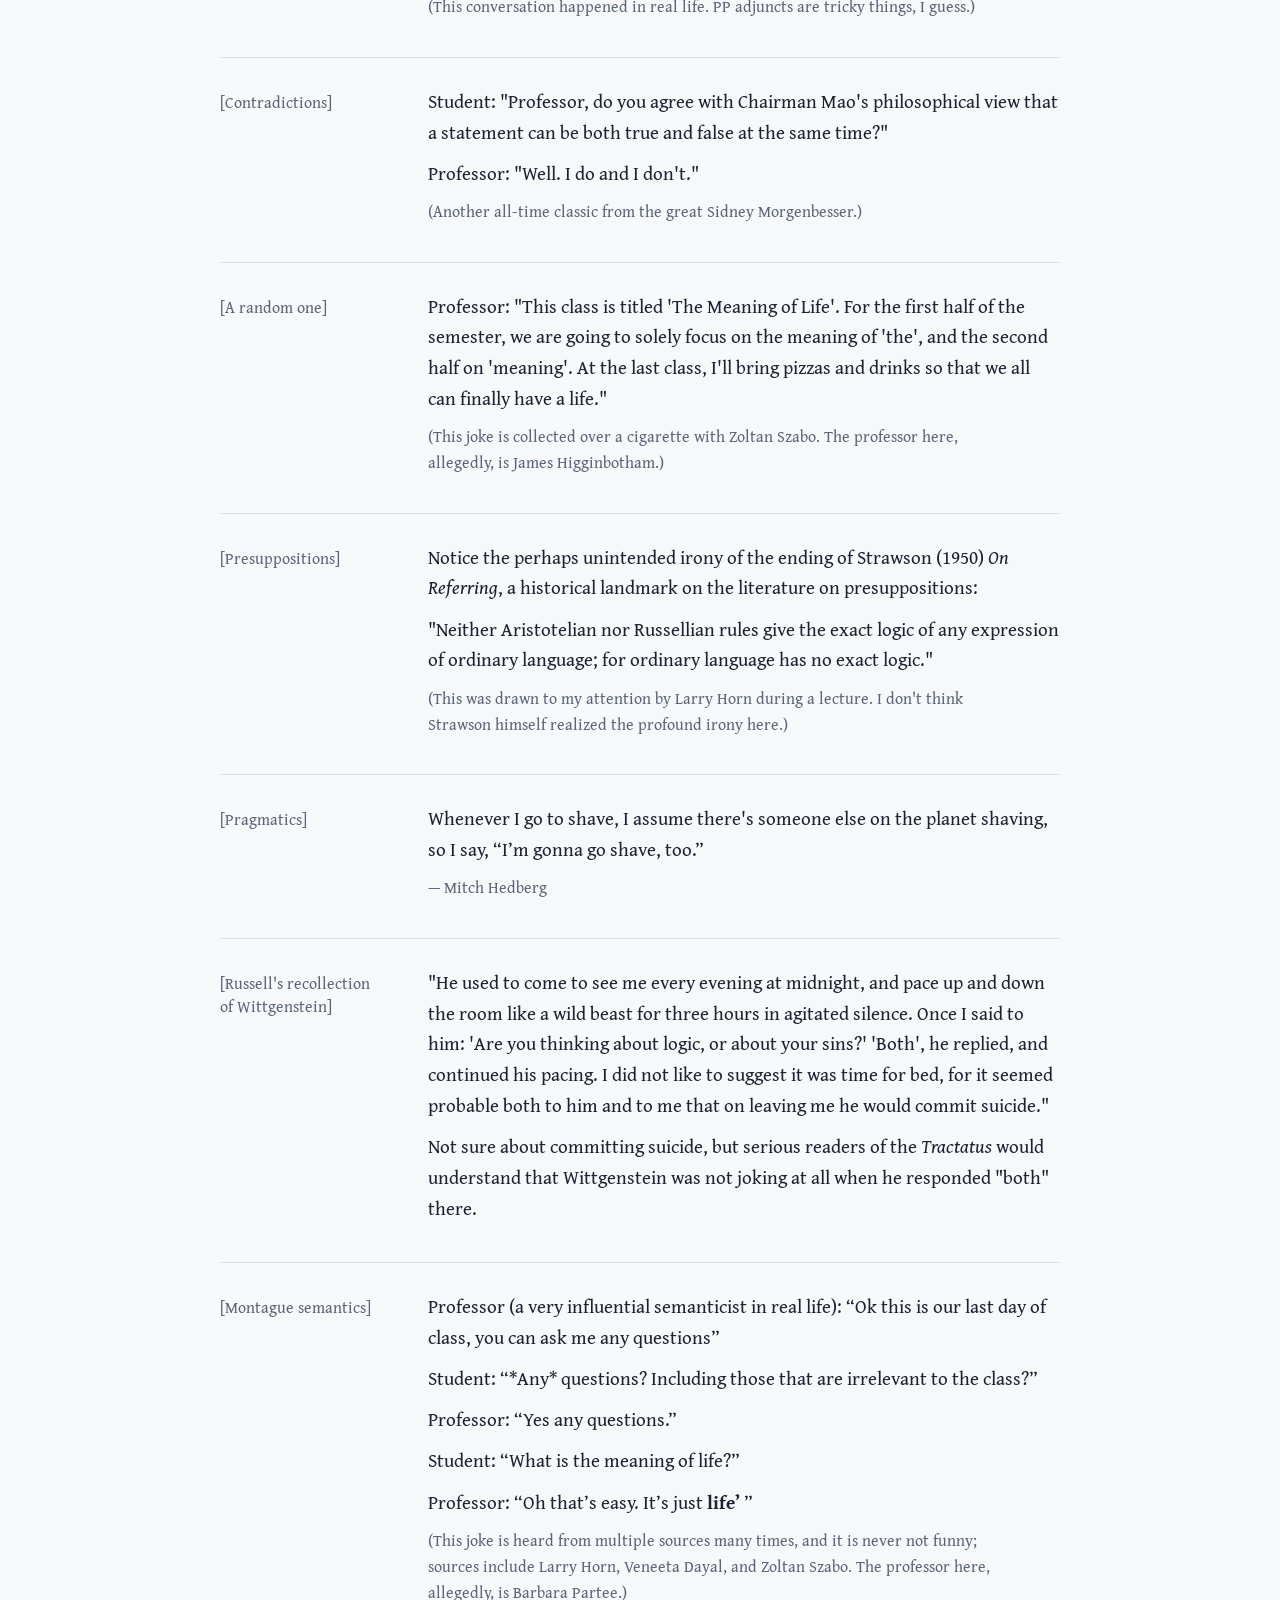
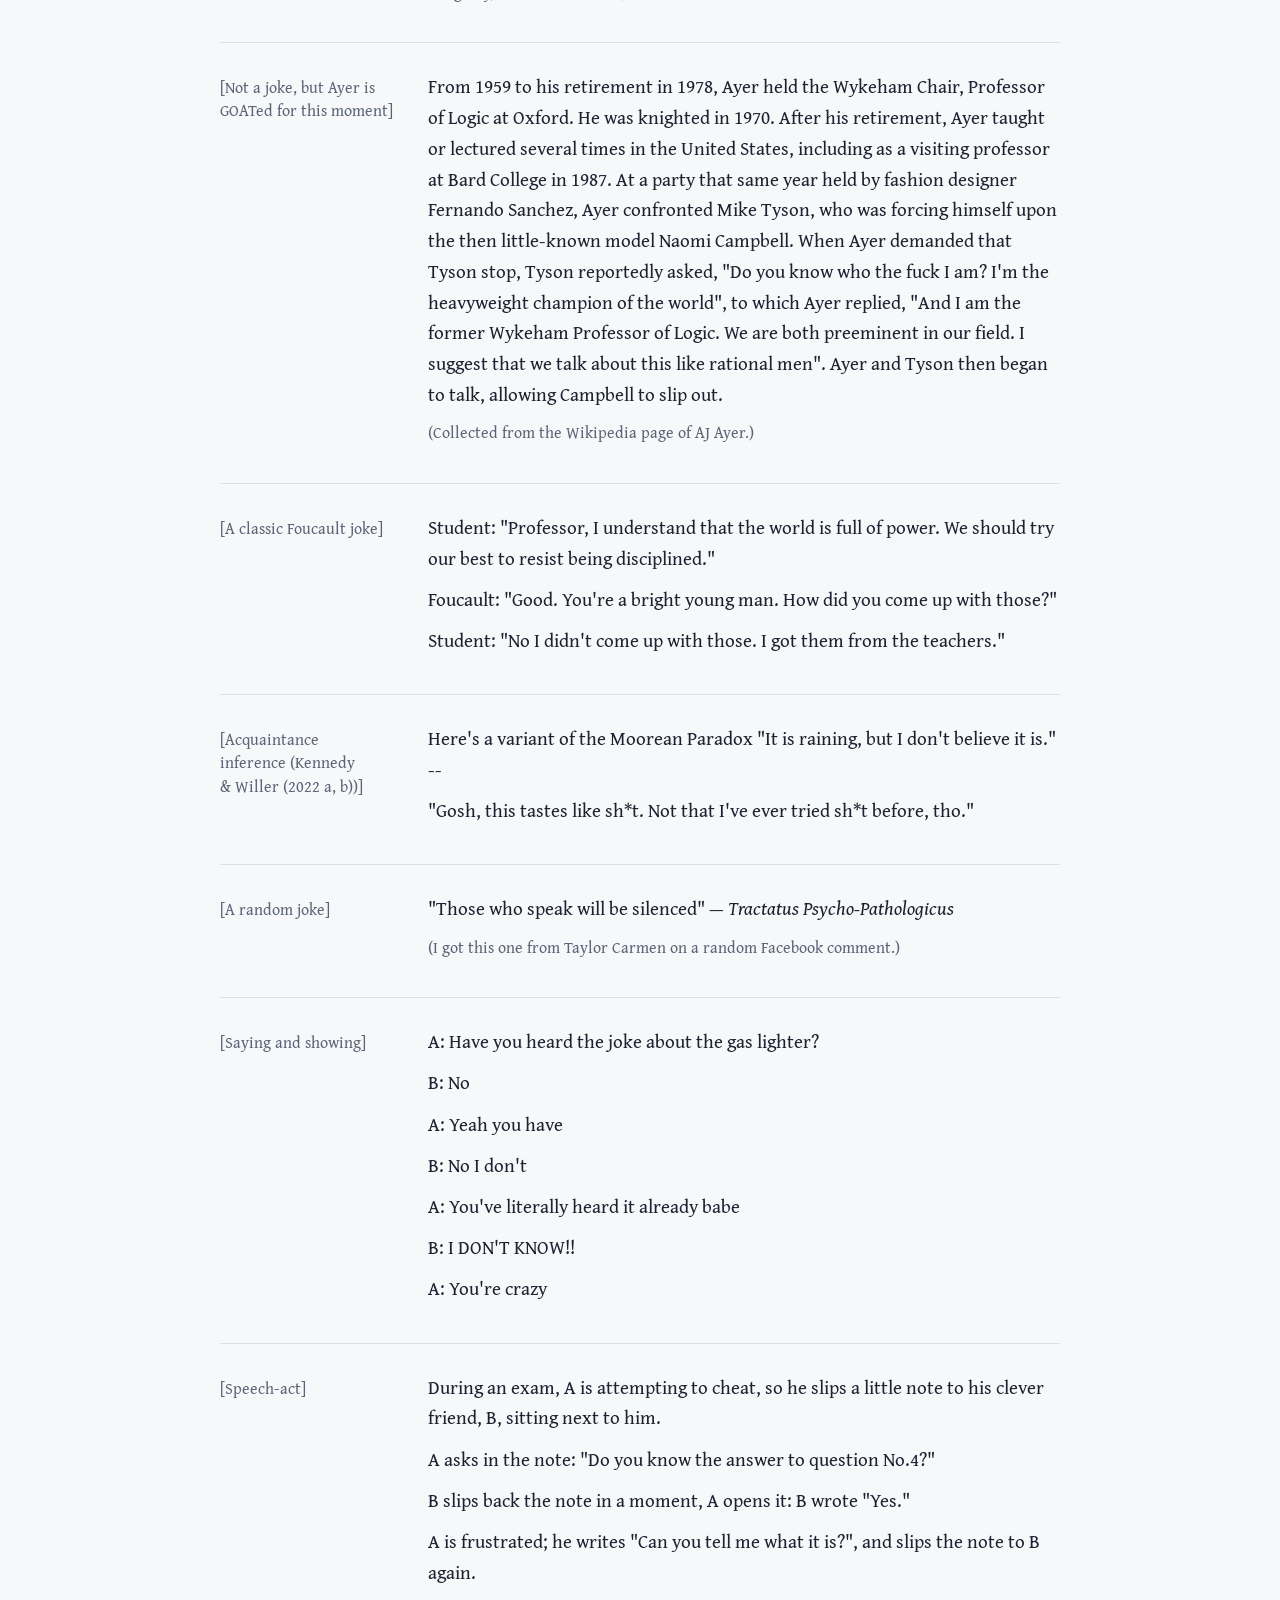
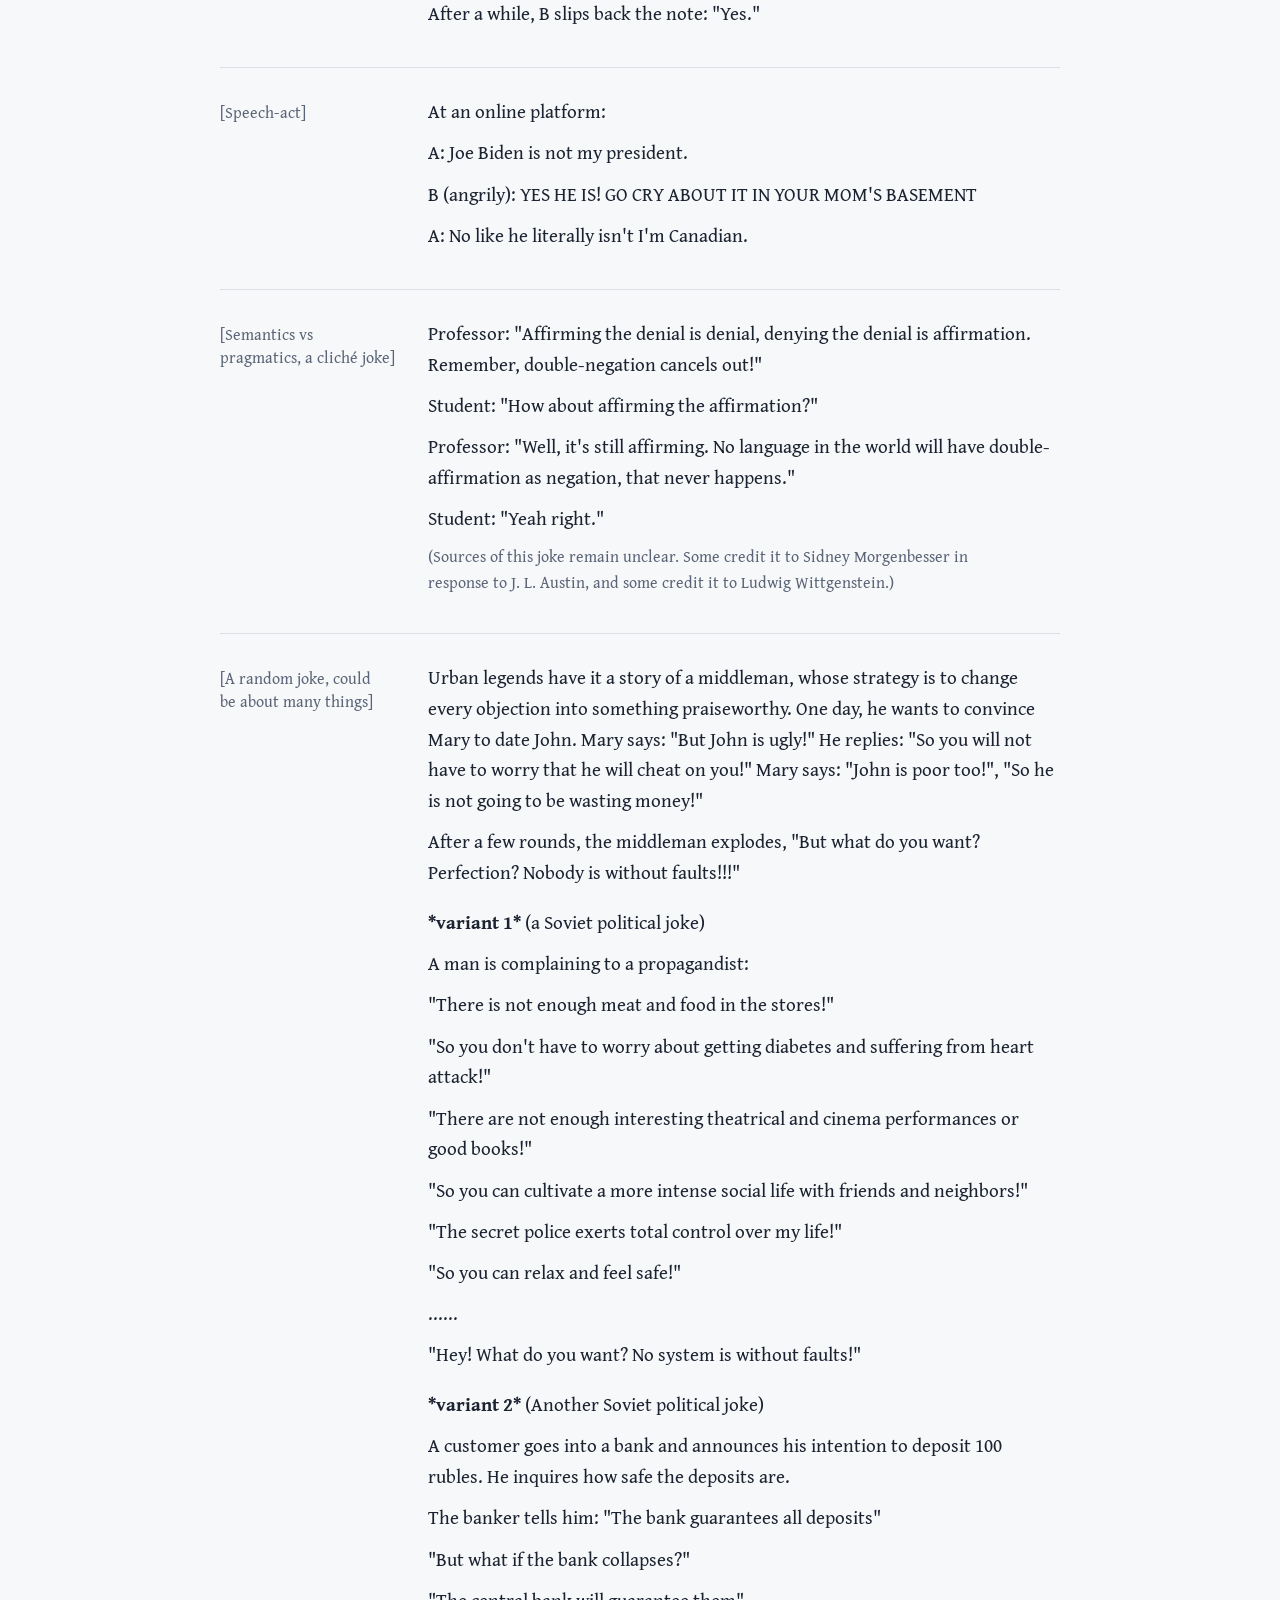
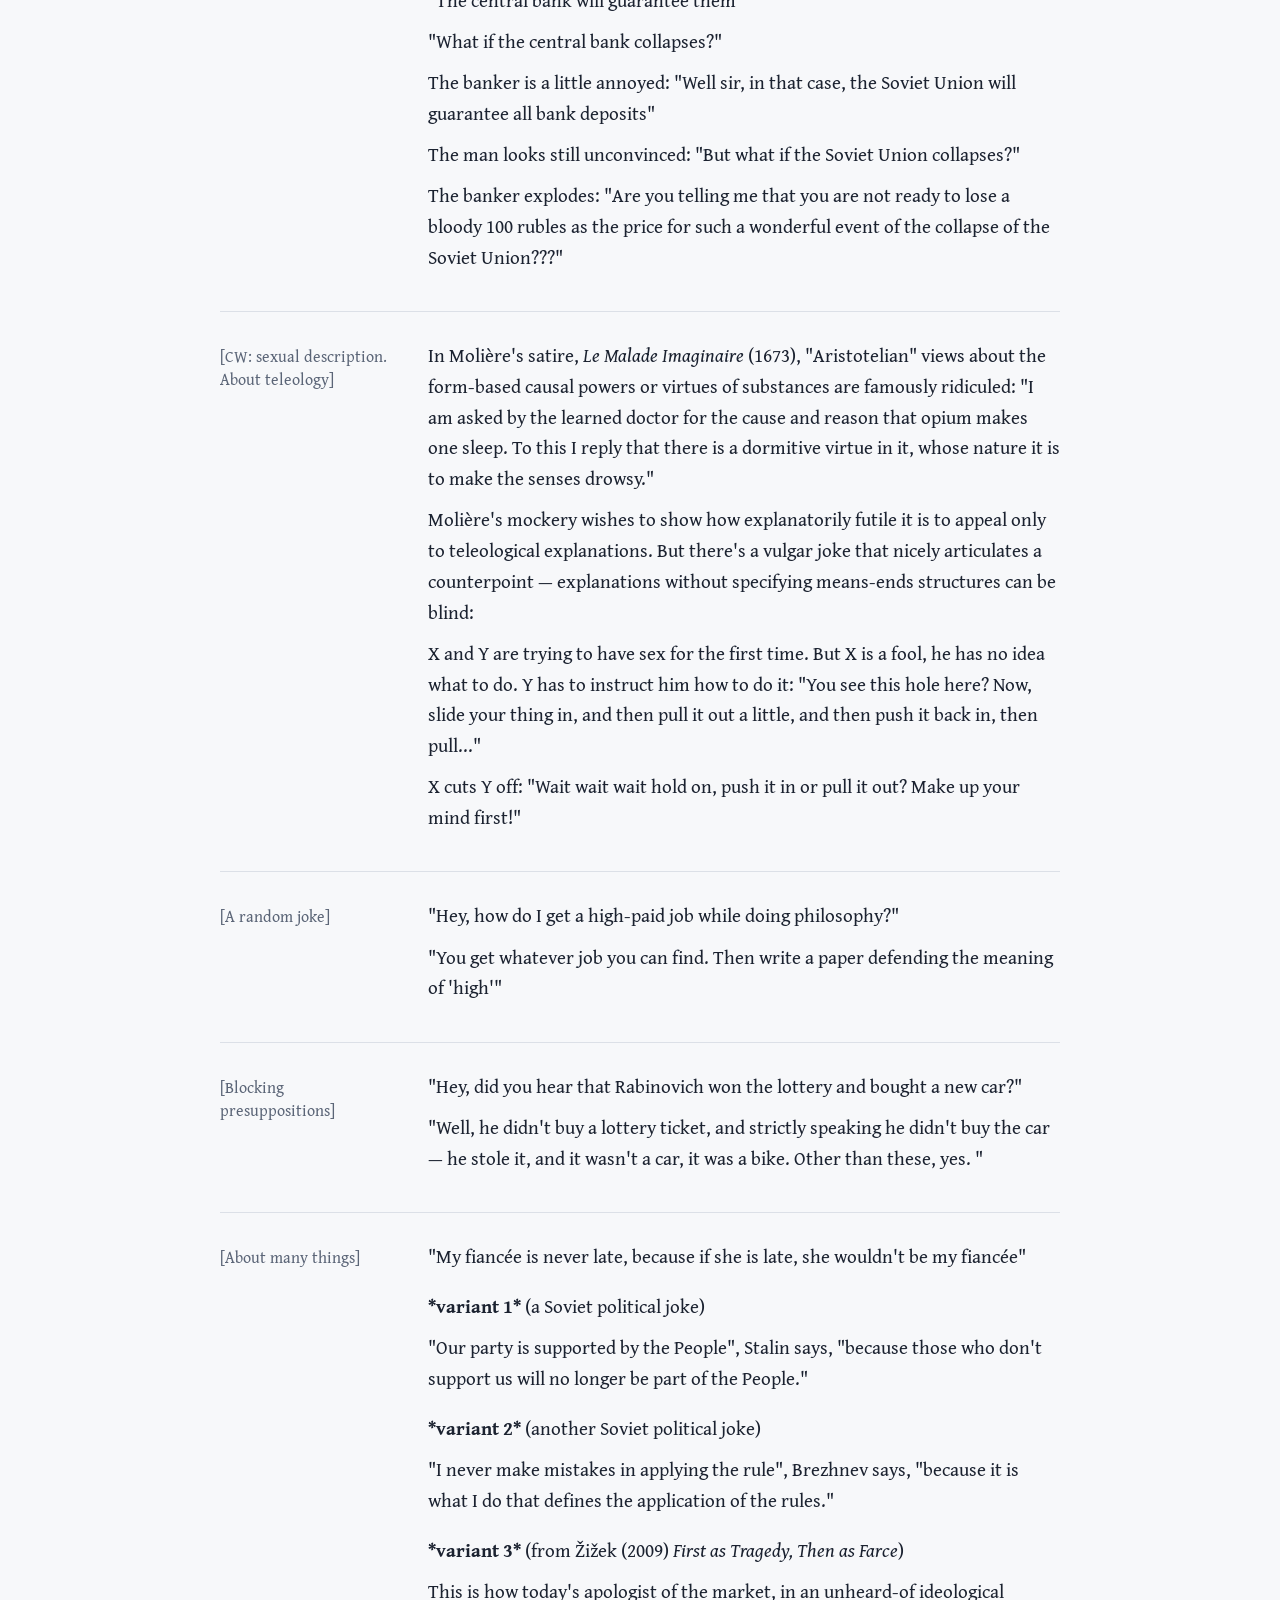
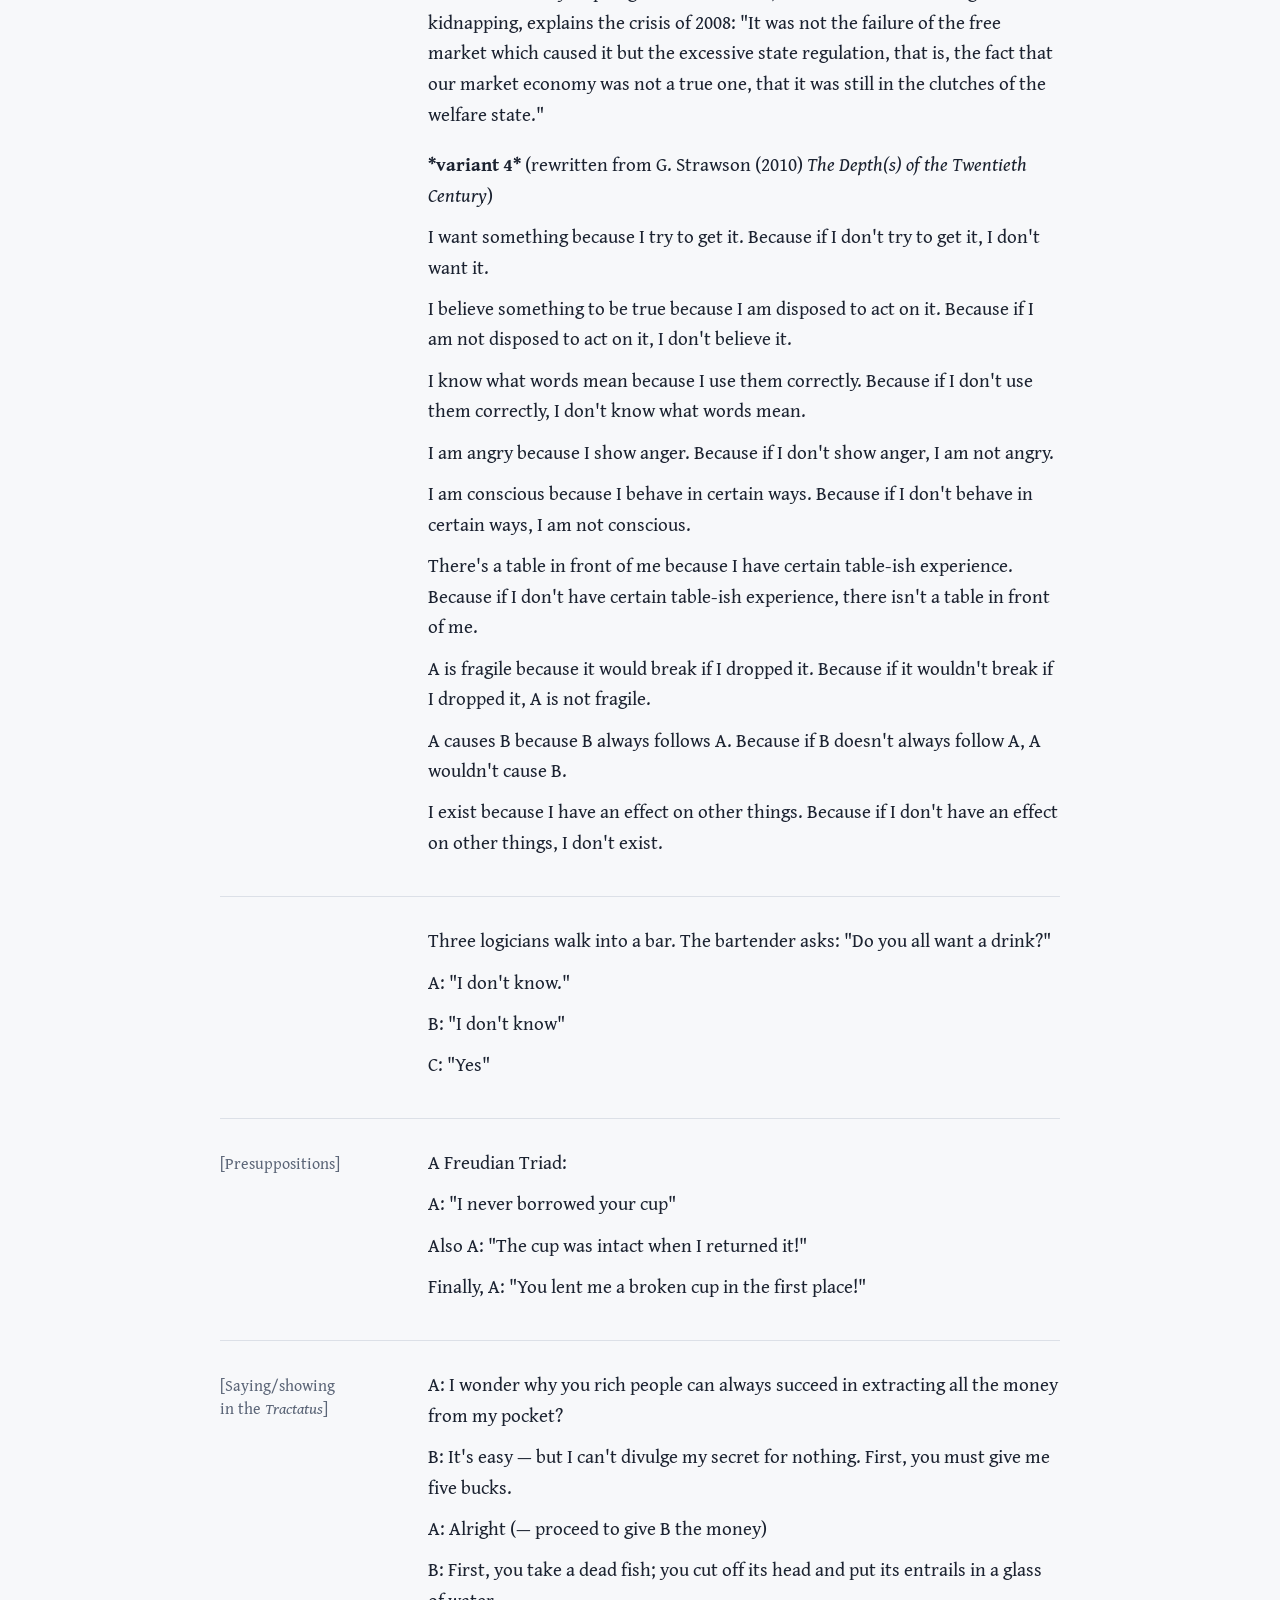
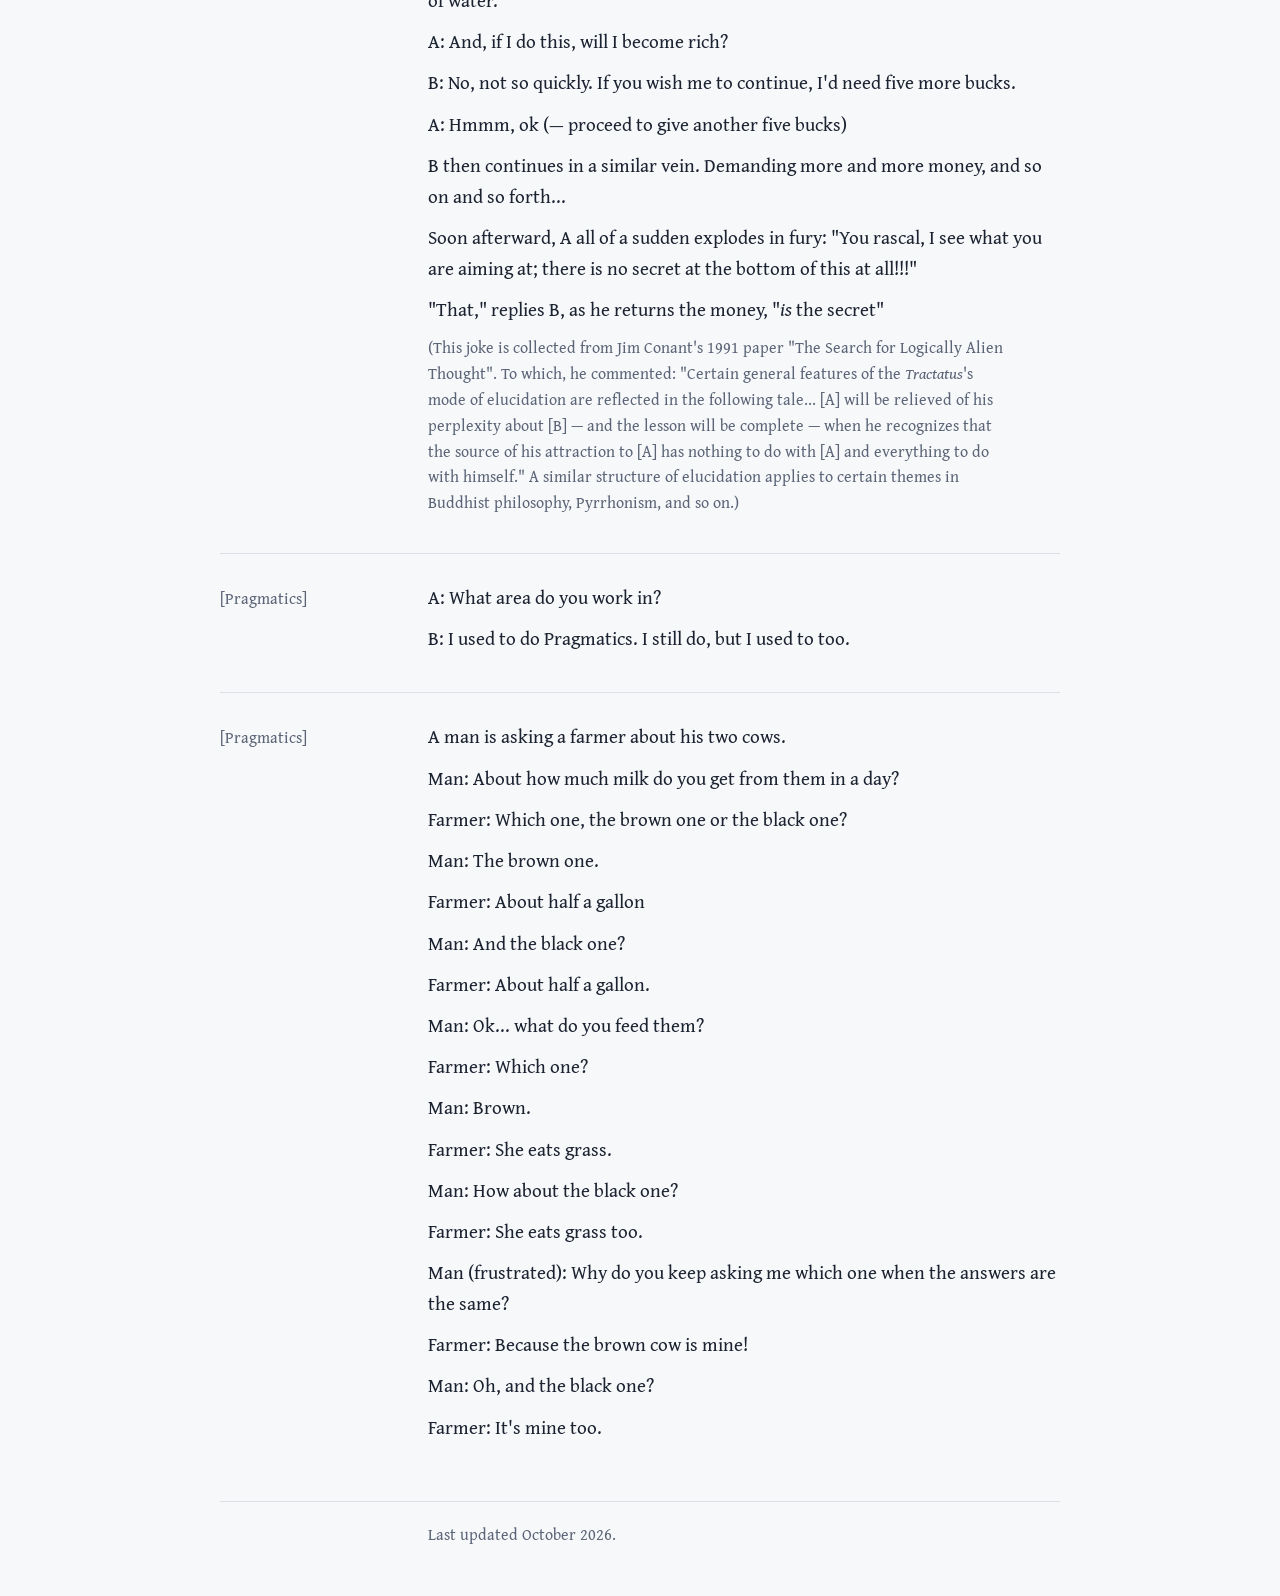
==== commit fb08786d: "Rename 'Jokes' link to 'Philosophical Humors'" ====
--- a/jokes.html
+++ b/jokes.html
@@ -22,7 +22,7 @@
         <li><a href="./#research">Research</a></li>
         <li><a href="./#teaching">Teaching</a></li>
         <li><a href="./#misc">Misc.</a></li>
-        <li><a href="jokes.html" aria-current="page">Jokes</a></li>
+        <li><a href="jokes.html" aria-current="page">Philosophical Humors</a></li>
       </ul>
     </nav>
   </header>
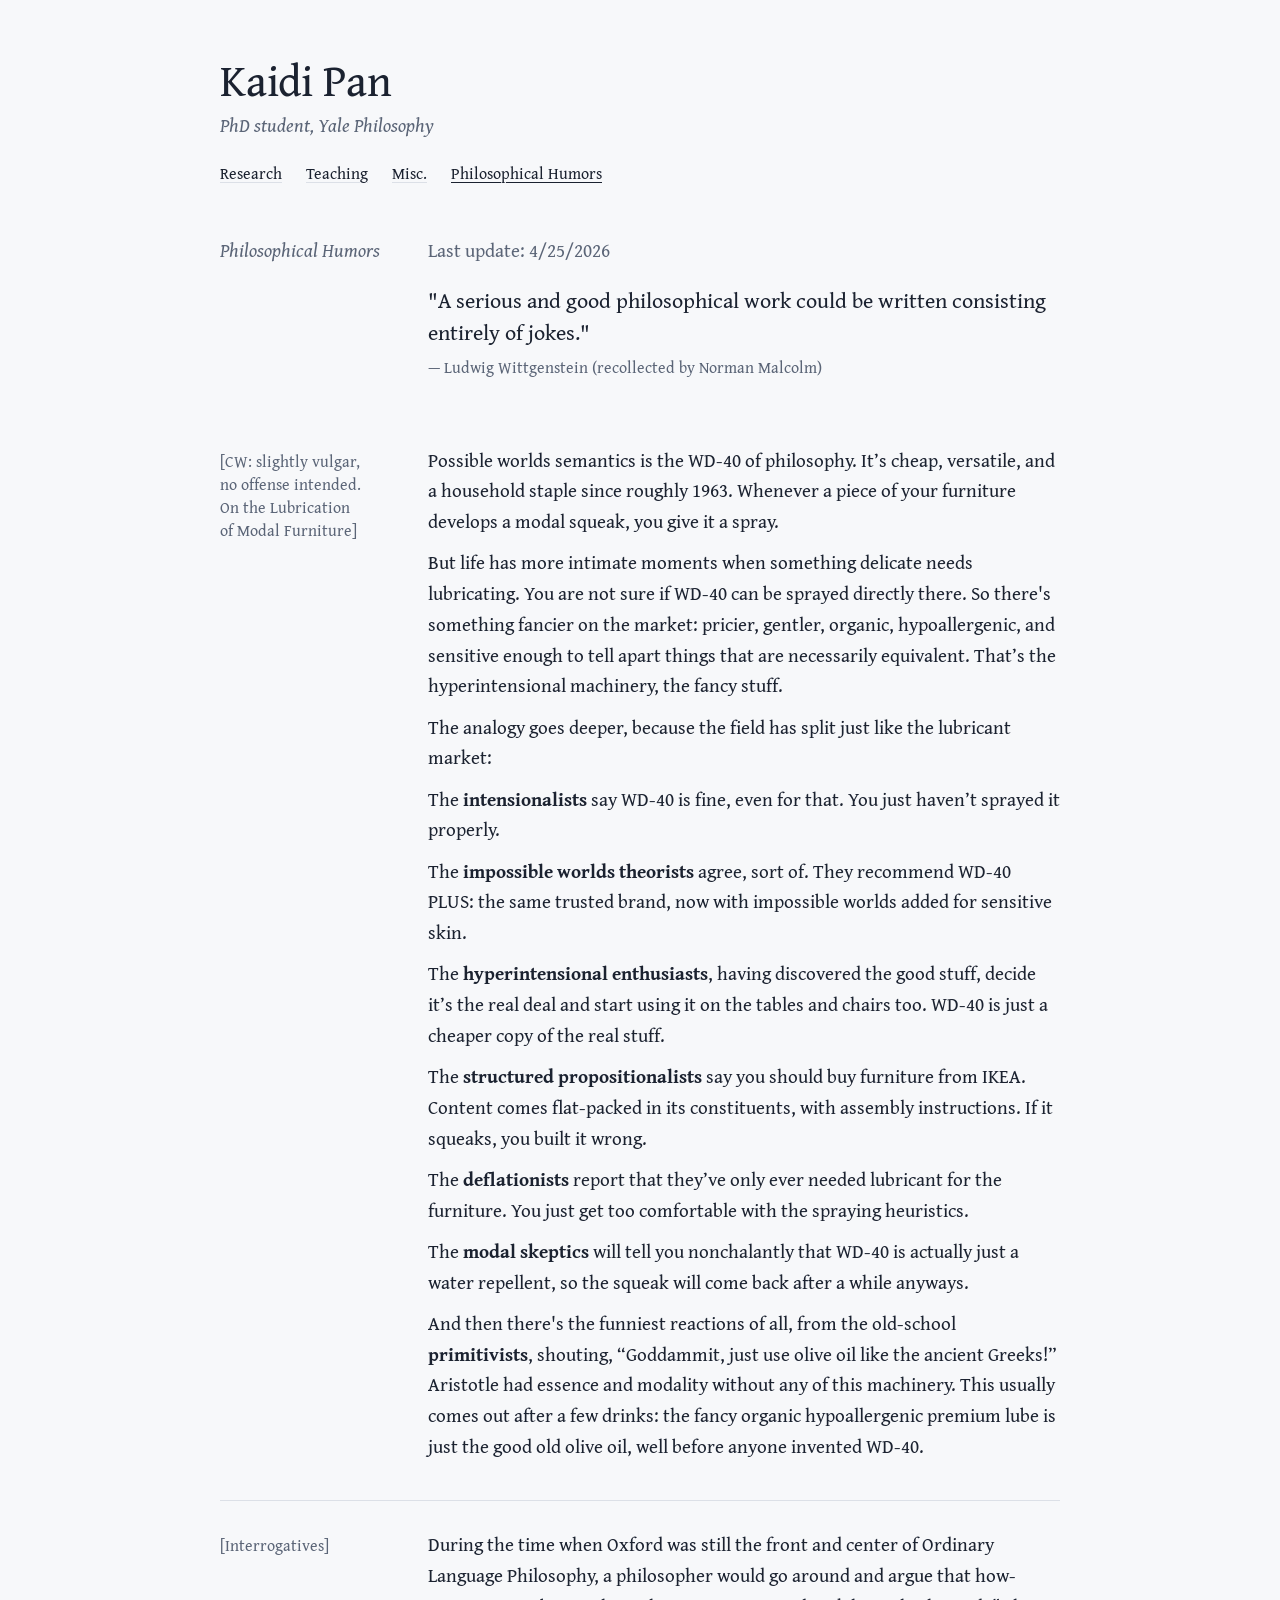
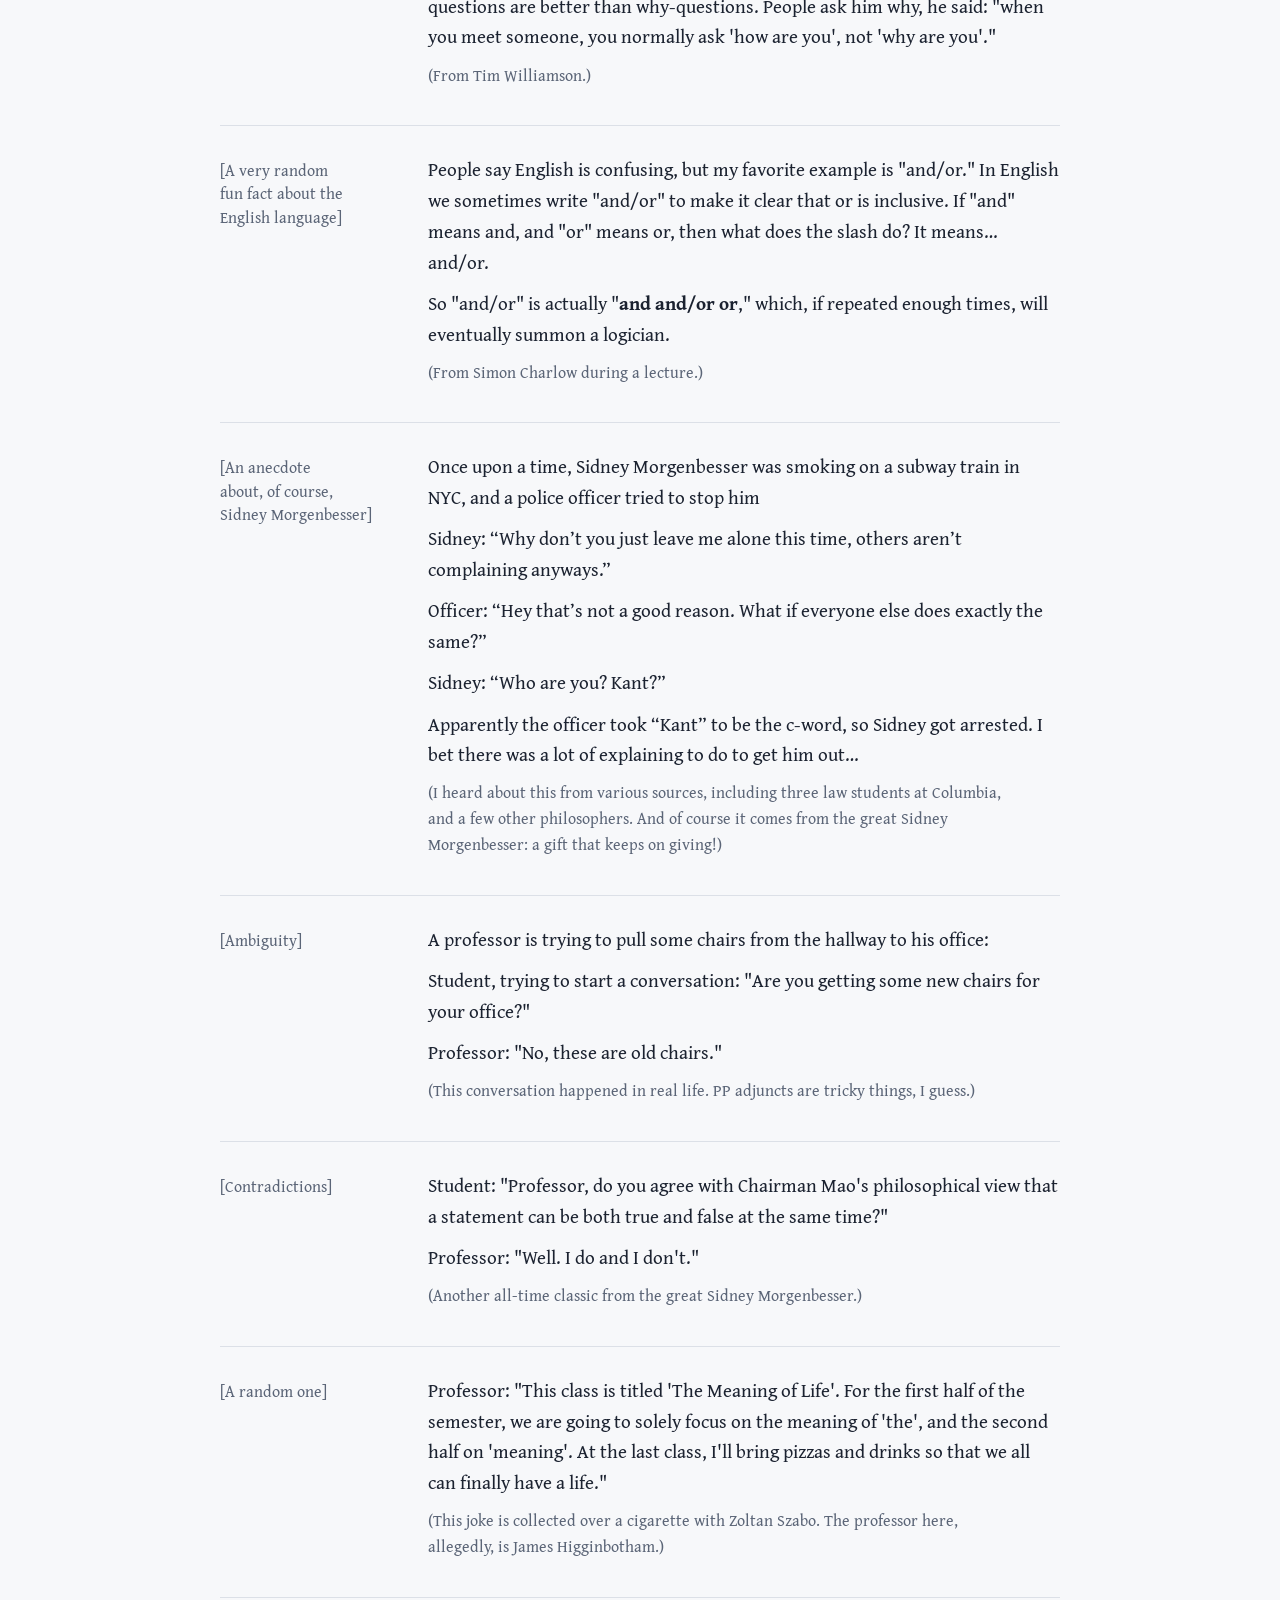
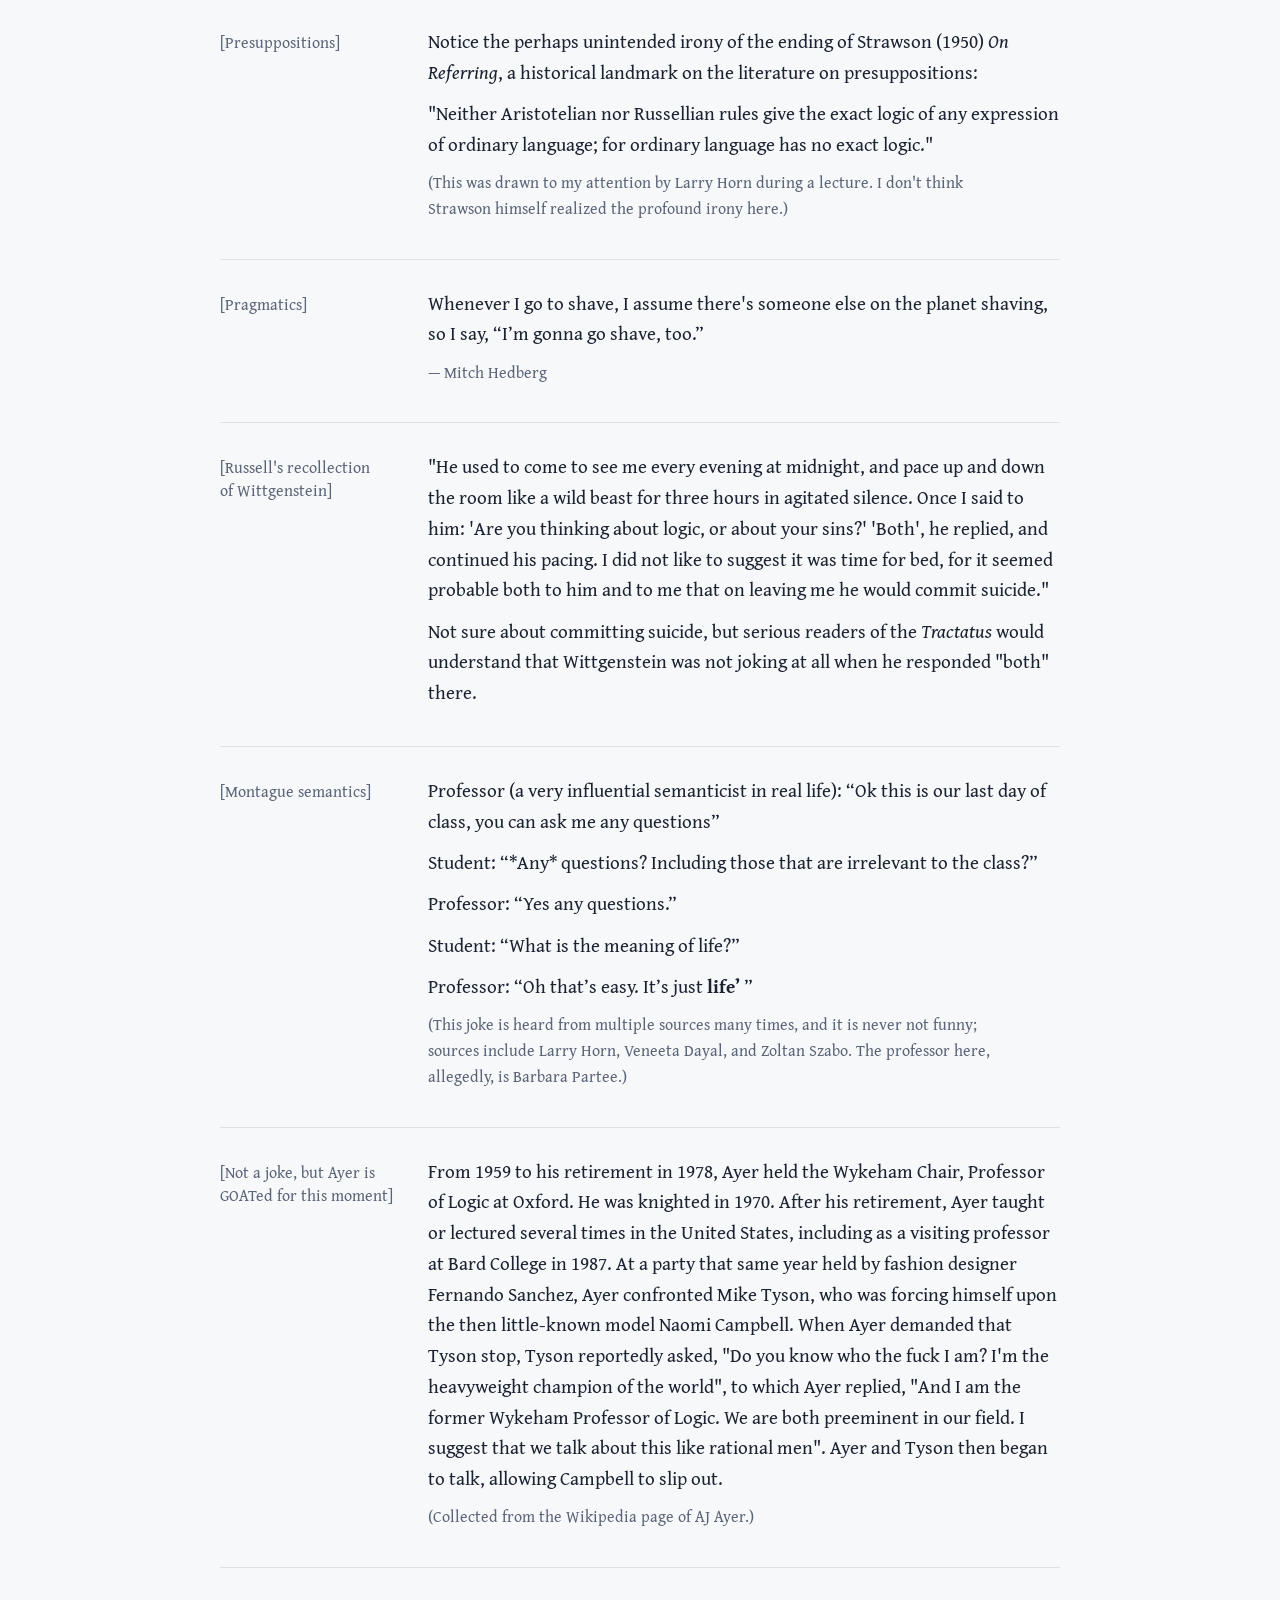
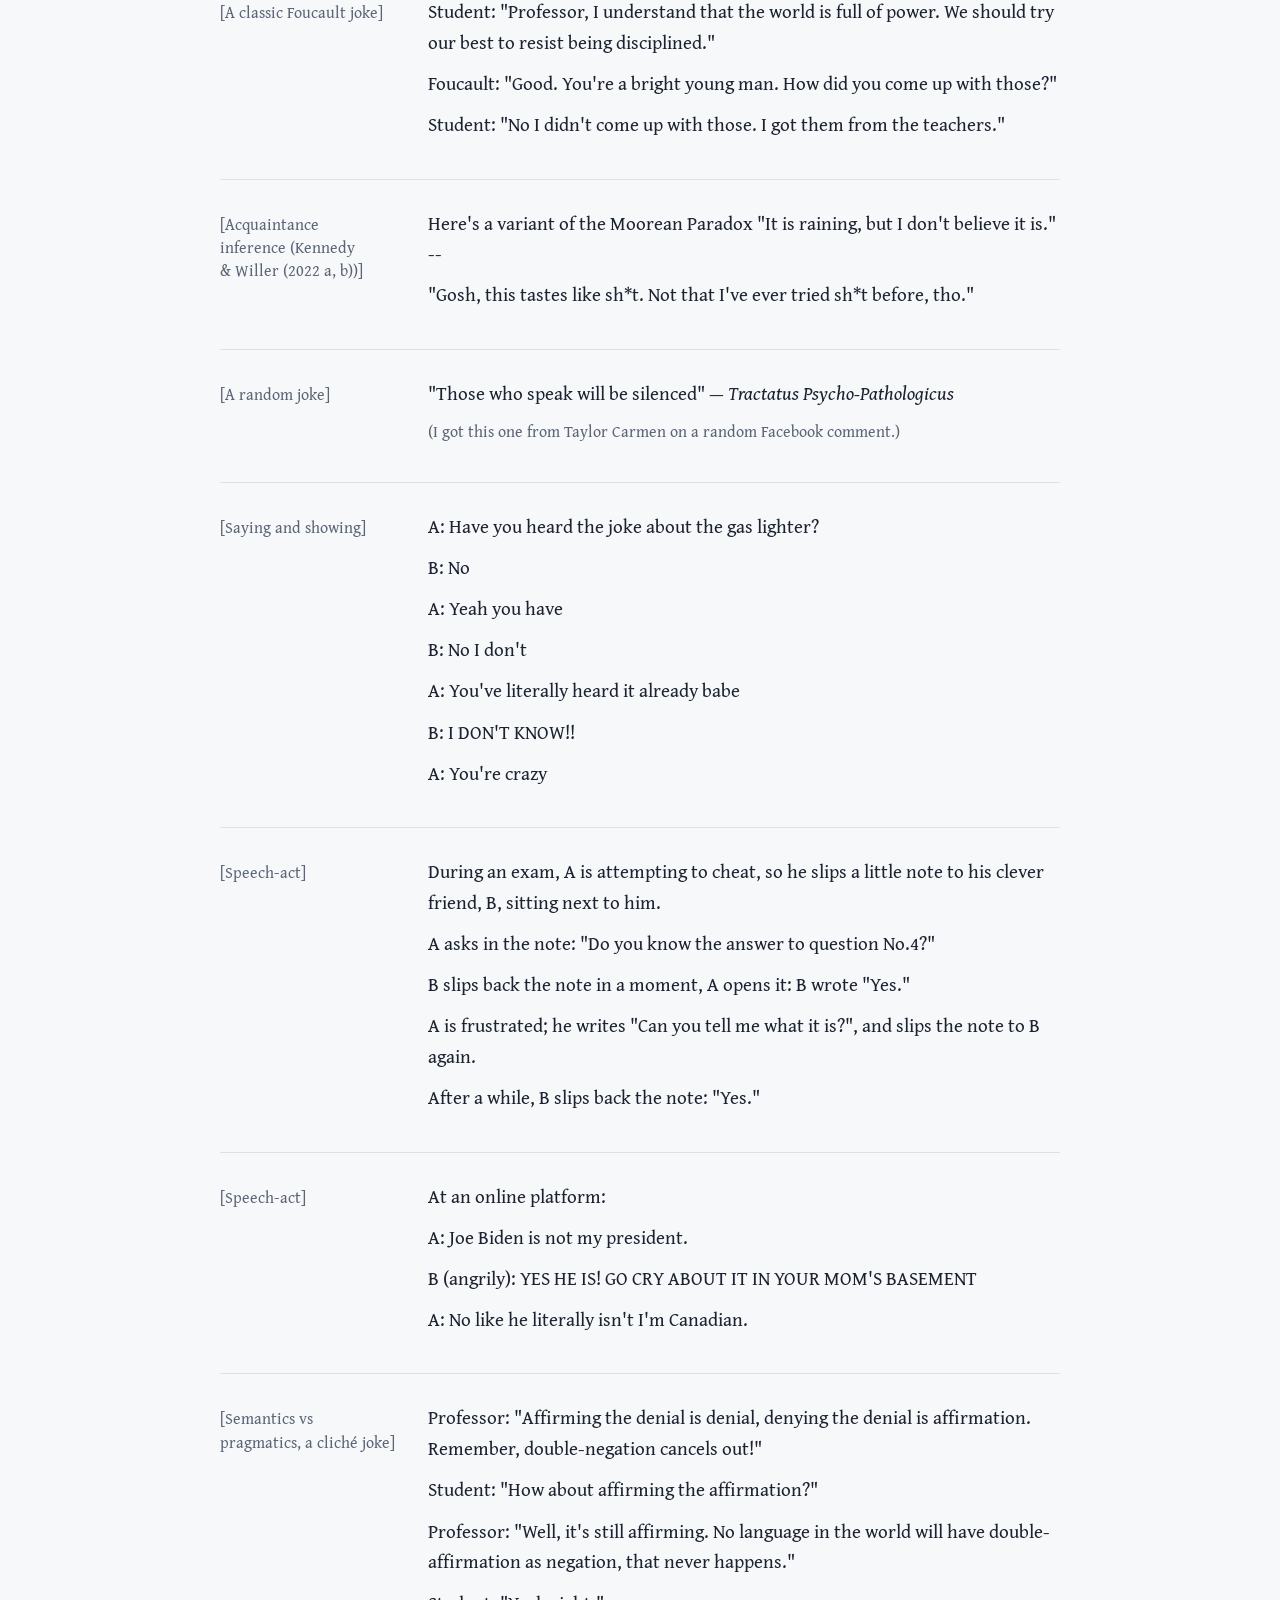
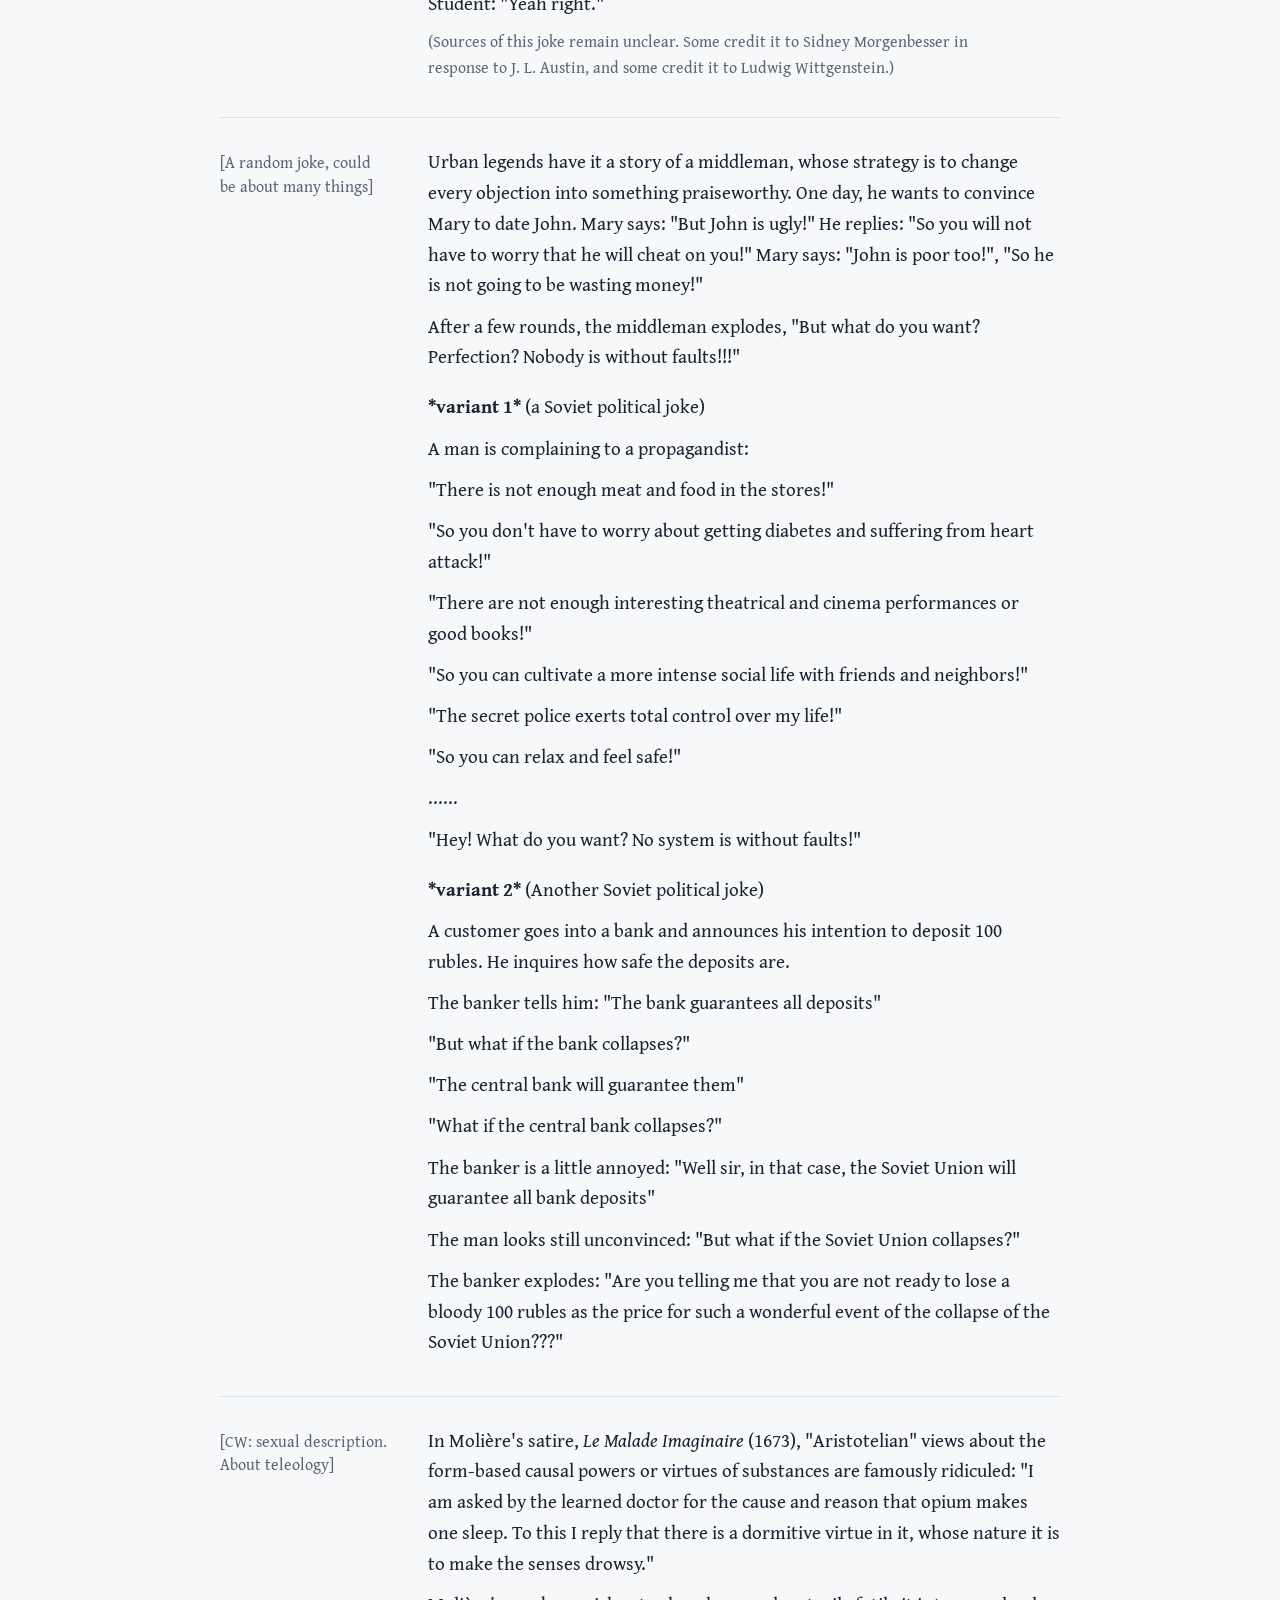
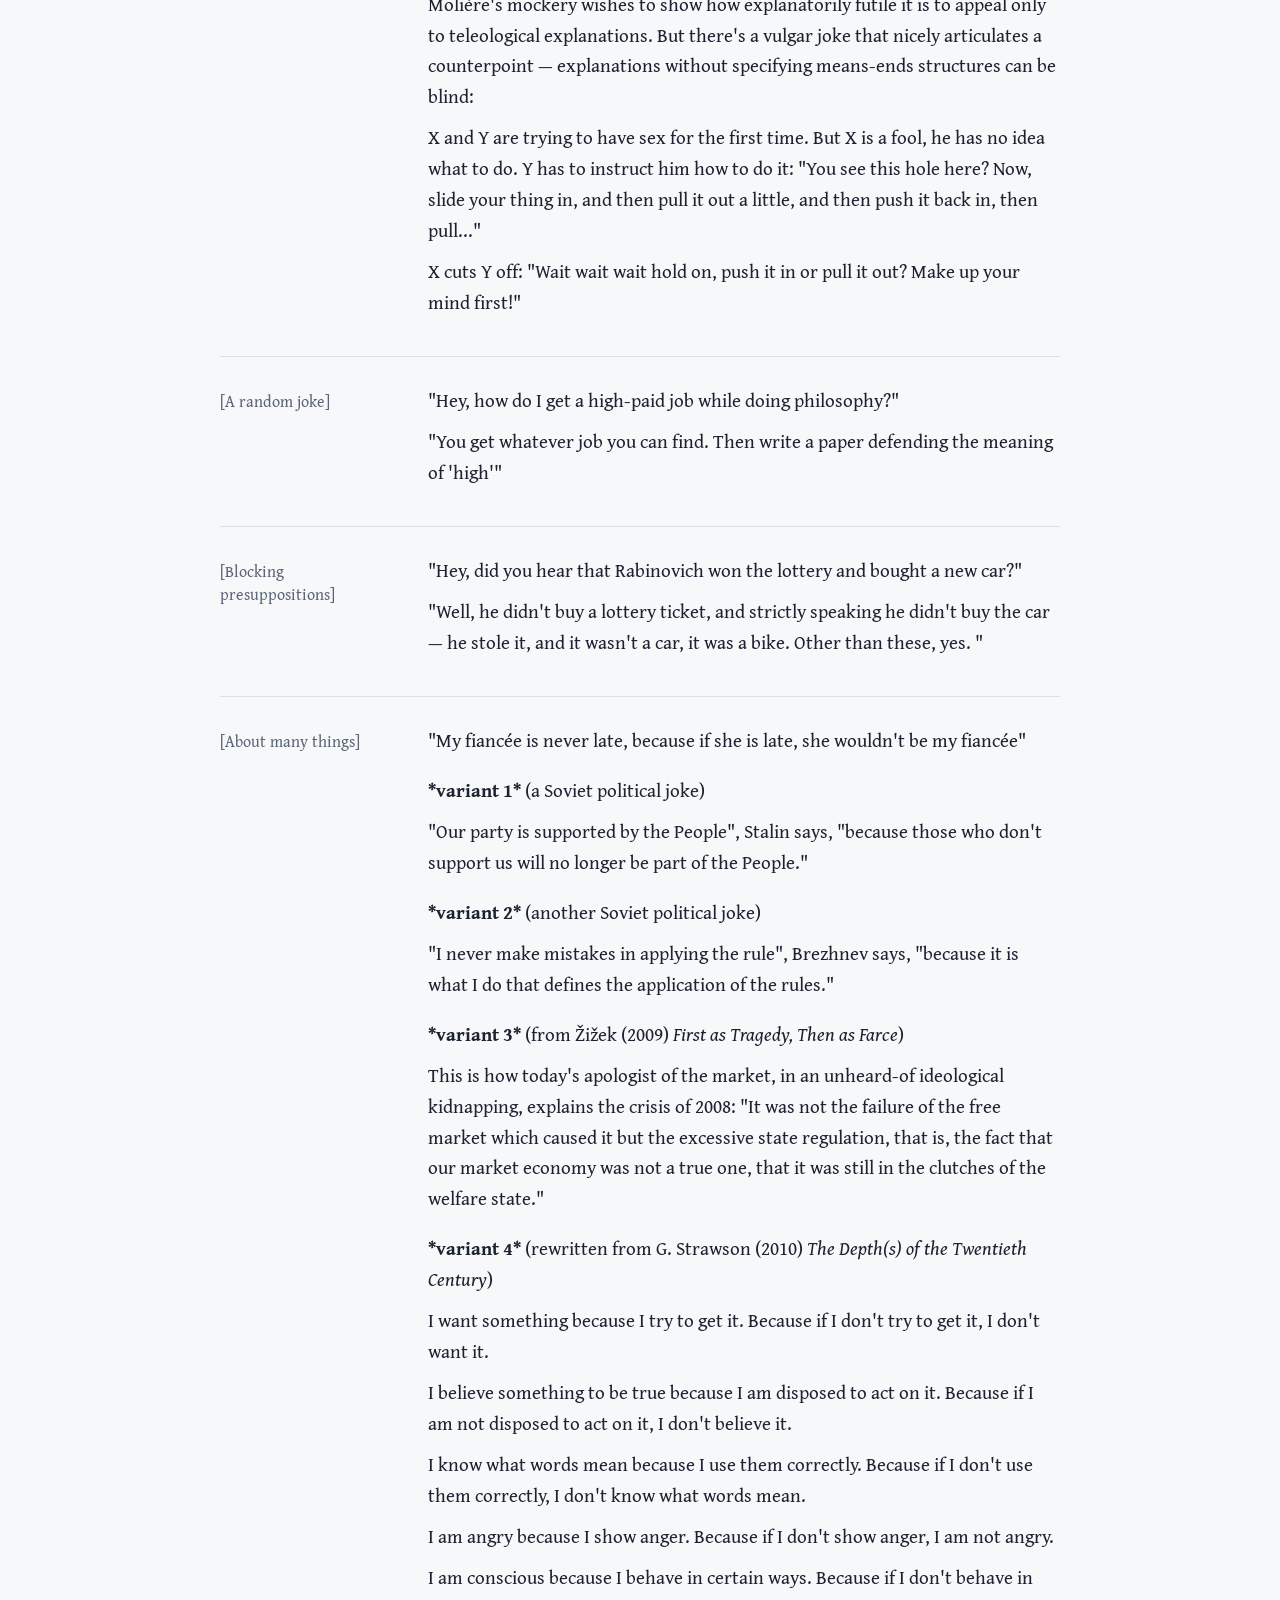
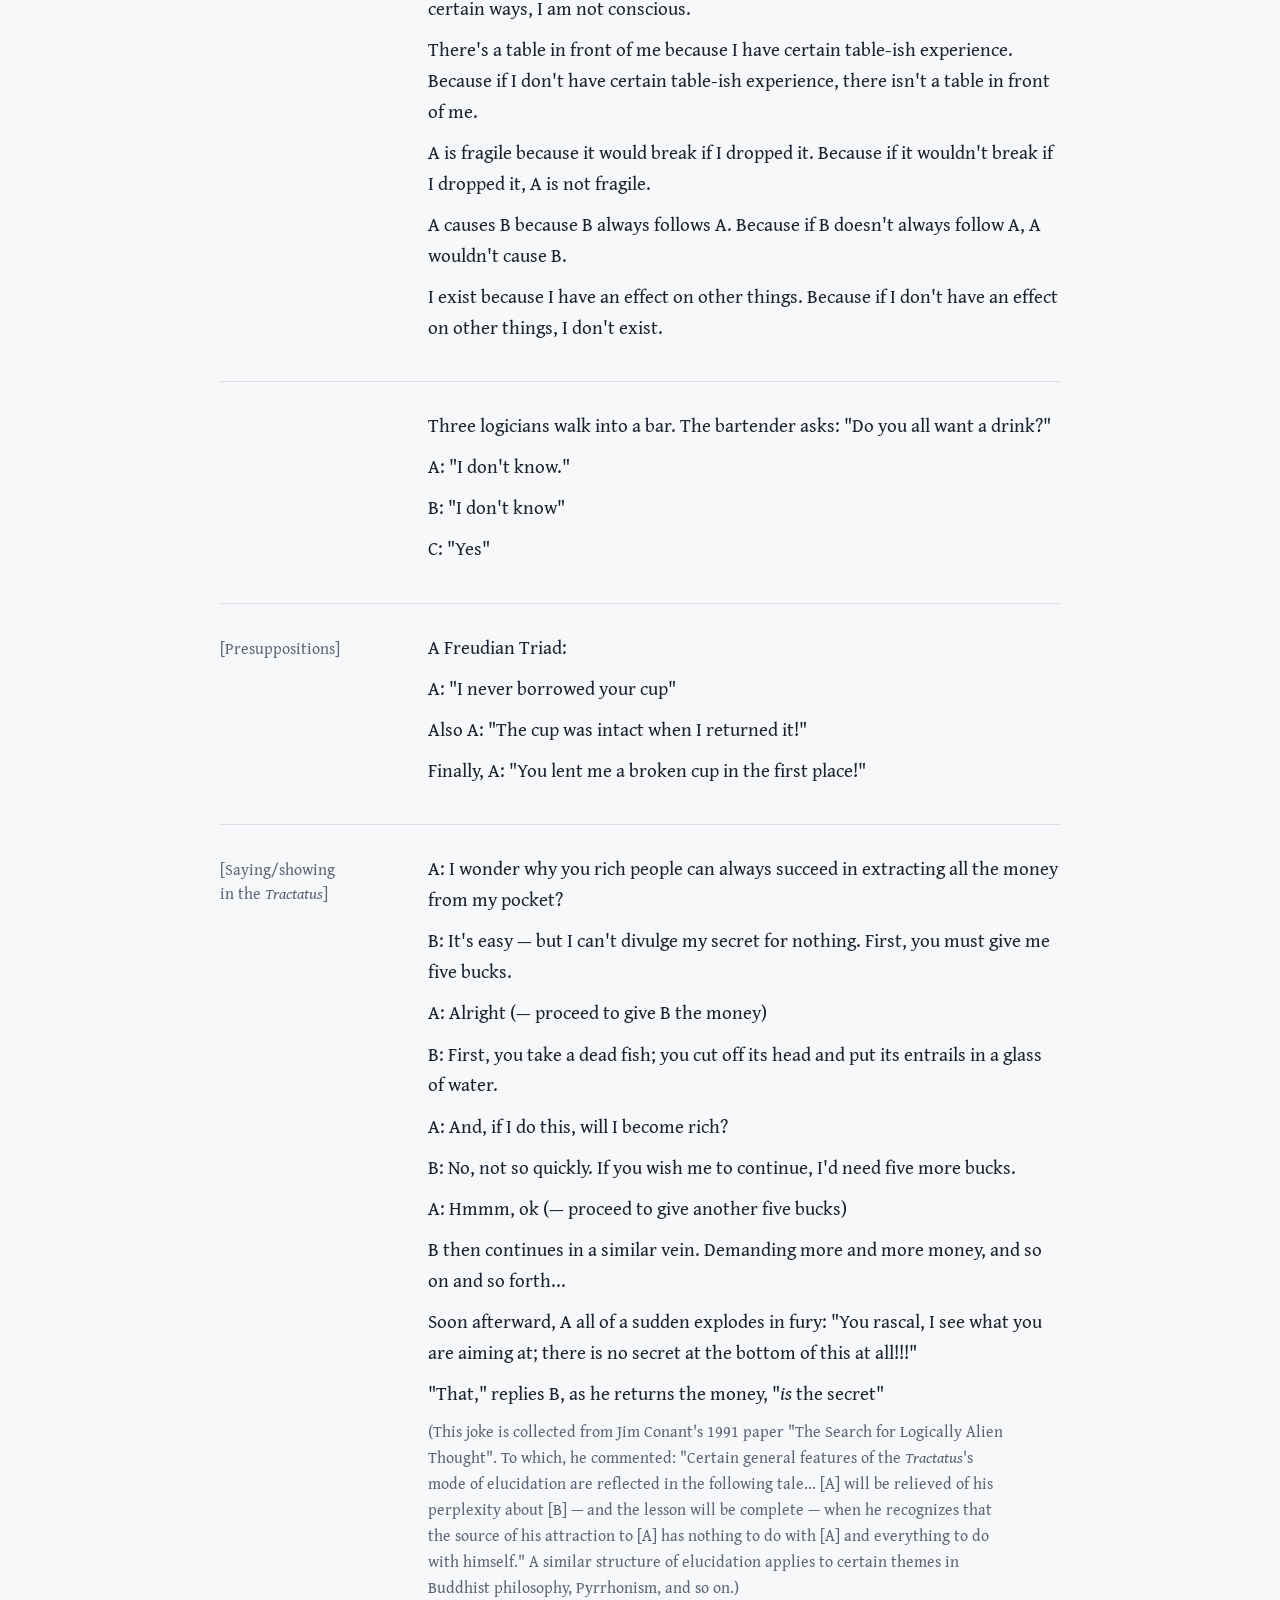
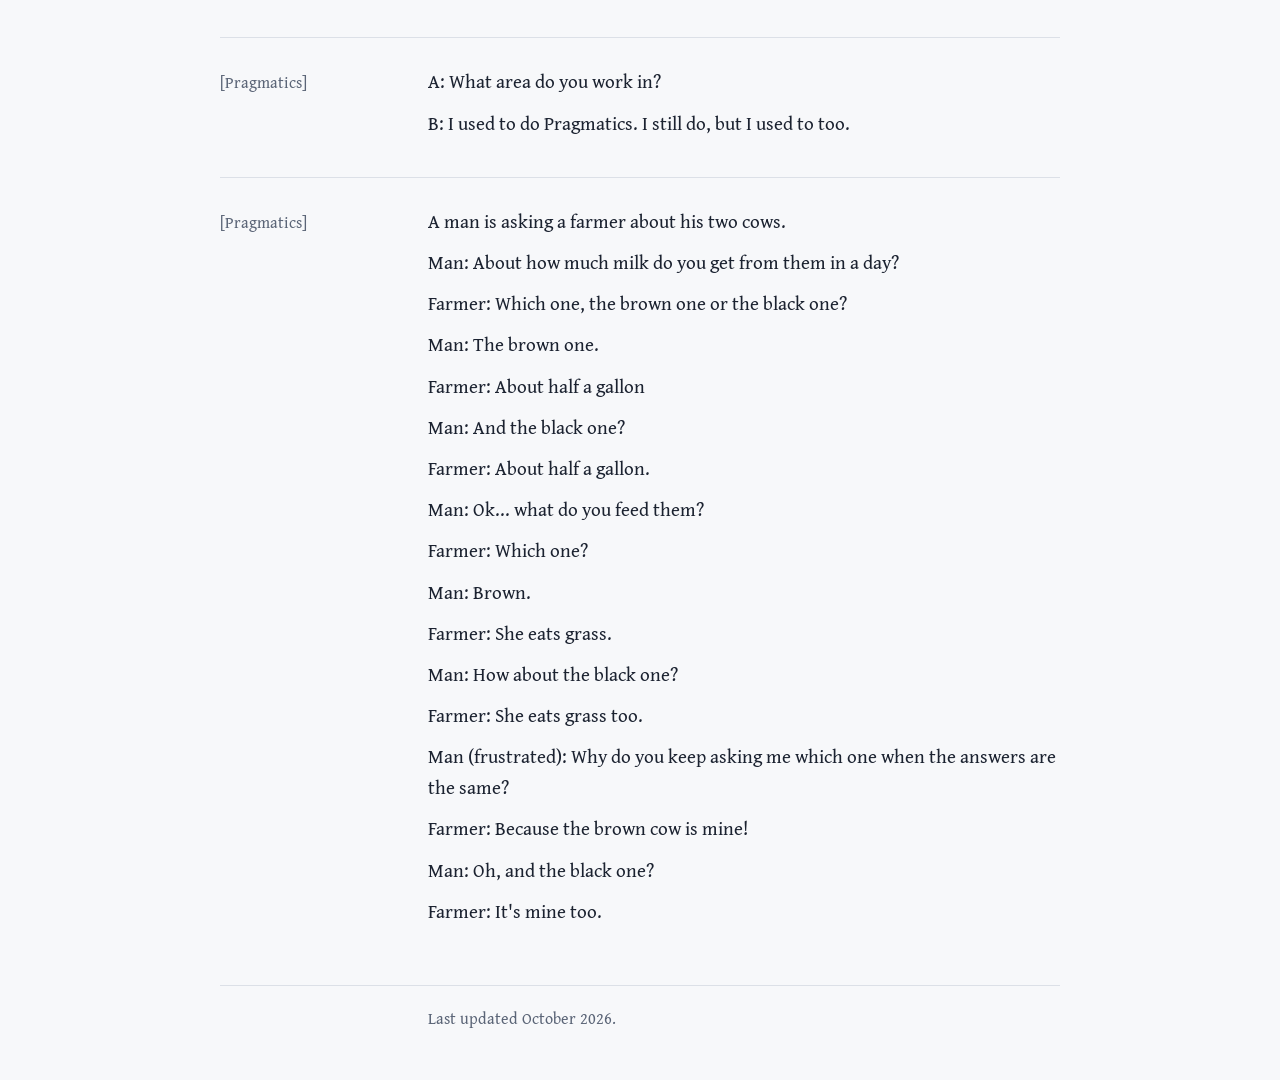
==== commit 0e1eb750: "Add a new joke about modal furniture lubrication" ====
--- a/jokes.html
+++ b/jokes.html
@@ -3,8 +3,33 @@
 <head>
   <meta charset="utf-8">
   <meta name="viewport" content="width=device-width, initial-scale=1, viewport-fit=cover">
-  <title>Philosophical Humors · Kaidi Pan</title>
-  <meta name="description" content="Philosophical jokes collected by Kaidi Pan.">
+  <title>Philosophical Humors · Philosophy Jokes Collected by Kaidi Pan</title>
+  <meta name="description" content="Philosophy jokes and anecdotes collected by Kaidi Pan: Sidney Morgenbesser, Wittgenstein, Ayer, presuppositions, pragmatics, speech acts, and more.">
+  <meta name="author" content="Kaidi Pan">
+  <link rel="canonical" href="https://kaidi-pan.github.io/jokes.html">
+  <meta property="og:type" content="website">
+  <meta property="og:site_name" content="Kaidi Pan">
+  <meta property="og:title" content="Philosophical Humors">
+  <meta property="og:description" content="Philosophy jokes and anecdotes collected by Kaidi Pan: Sidney Morgenbesser, Wittgenstein, Ayer, presuppositions, pragmatics, speech acts, and more.">
+  <meta property="og:url" content="https://kaidi-pan.github.io/jokes.html">
+  <meta name="twitter:card" content="summary">
+  <script type="application/ld+json">
+{
+  "@context": "https://schema.org",
+  "@type": "CollectionPage",
+  "name": "Philosophical Humors",
+  "description": "Philosophy jokes and anecdotes collected by Kaidi Pan: Sidney Morgenbesser, Wittgenstein, Ayer, presuppositions, pragmatics, speech acts, and more.",
+  "url": "https://kaidi-pan.github.io/jokes.html",
+  "inLanguage": "en",
+  "dateModified": "2026-10-11",
+  "author": {
+    "@type": "Person",
+    "@id": "https://kaidi-pan.github.io/#person",
+    "name": "Kaidi Pan",
+    "url": "https://kaidi-pan.github.io/"
+  }
+}
+  </script>
   <link rel="icon" href="favicon.svg" type="image/svg+xml">
   <link rel="preconnect" href="https://fonts.googleapis.com">
   <link rel="preconnect" href="https://fonts.gstatic.com" crossorigin>
@@ -43,6 +68,22 @@
     </section>
 
     <div class="joke-list">
+        <article class="row joke">
+        <h3 class="label">[CW: slightly vulgar, no offense intended. On the Lubrication of Modal Furniture]</h3>
+        <div class="body">
+          <p>Possible worlds semantics is the WD-40 of philosophy. It’s cheap, versatile, and a household staple since roughly 1963. Whenever a piece of your furniture develops a modal squeak, you give it a spray.</p>
+          <p>But life has more intimate moments when something delicate needs lubricating. You are not sure if WD-40 can be sprayed directly there. So there's something fancier on the market: pricier, gentler, organic, hypoallergenic, and sensitive enough to tell apart things that are necessarily equivalent. That’s the hyperintensional machinery, the fancy stuff.</p>
+          <p>The analogy goes deeper, because the field has split just like the lubricant market:</p>
+          <p>The <strong>intensionalists</strong> say WD-40 is fine, even for that. You just haven’t sprayed it properly.</p>
+          <p>The <strong>impossible worlds theorists</strong> agree, sort of. They recommend WD-40 PLUS: the same trusted brand, now with impossible worlds added for sensitive skin.</p>
+          <p>The <strong>hyperintensional enthusiasts</strong>, having discovered the good stuff, decide it’s the real deal and start using it on the tables and chairs too. WD-40 is just a cheaper copy of the real stuff.</p>
+          <p>The <strong>structured propositionalists</strong> say you should buy furniture from IKEA. Content comes flat-packed in its constituents, with assembly instructions. If it squeaks, you built it wrong.</p>
+          <p>The <strong>deflationists</strong> report that they’ve only ever needed lubricant for the furniture. You just get too comfortable with the spraying heuristics.</p>
+          <p>The <strong>modal skeptics</strong> will tell you nonchalantly that WD-40 is actually just a water repellent, so the squeak will come back after a while anyways.</p>
+          <p>And then there's the funniest reactions of all, from the old-school <strong>primitivists</strong>, shouting, “Goddammit, just use olive oil like the ancient Greeks!” Aristotle had essence and modality without any of this machinery. This usually comes out after a few drinks: the fancy organic hypoallergenic premium lube is just the good old olive oil, well before anyone invented WD-40.</p>
+        </div>
+      </article>
+      
       <article class="row joke">
         <h3 class="label">[Interrogatives]</h3>
         <div class="body">
--- a/style.css
+++ b/style.css
@@ -204,7 +204,7 @@
 
 p { margin: 0 0 1em; max-width: 36em; }
 
-.hanzi { font-family: var(--hanzi); font-size: 0.95em; }
+.hanzi { font-family: var(--hanzi); font-size: 0.95em; white-space: nowrap; }
 .ipa { white-space: nowrap; }
 
 hr {
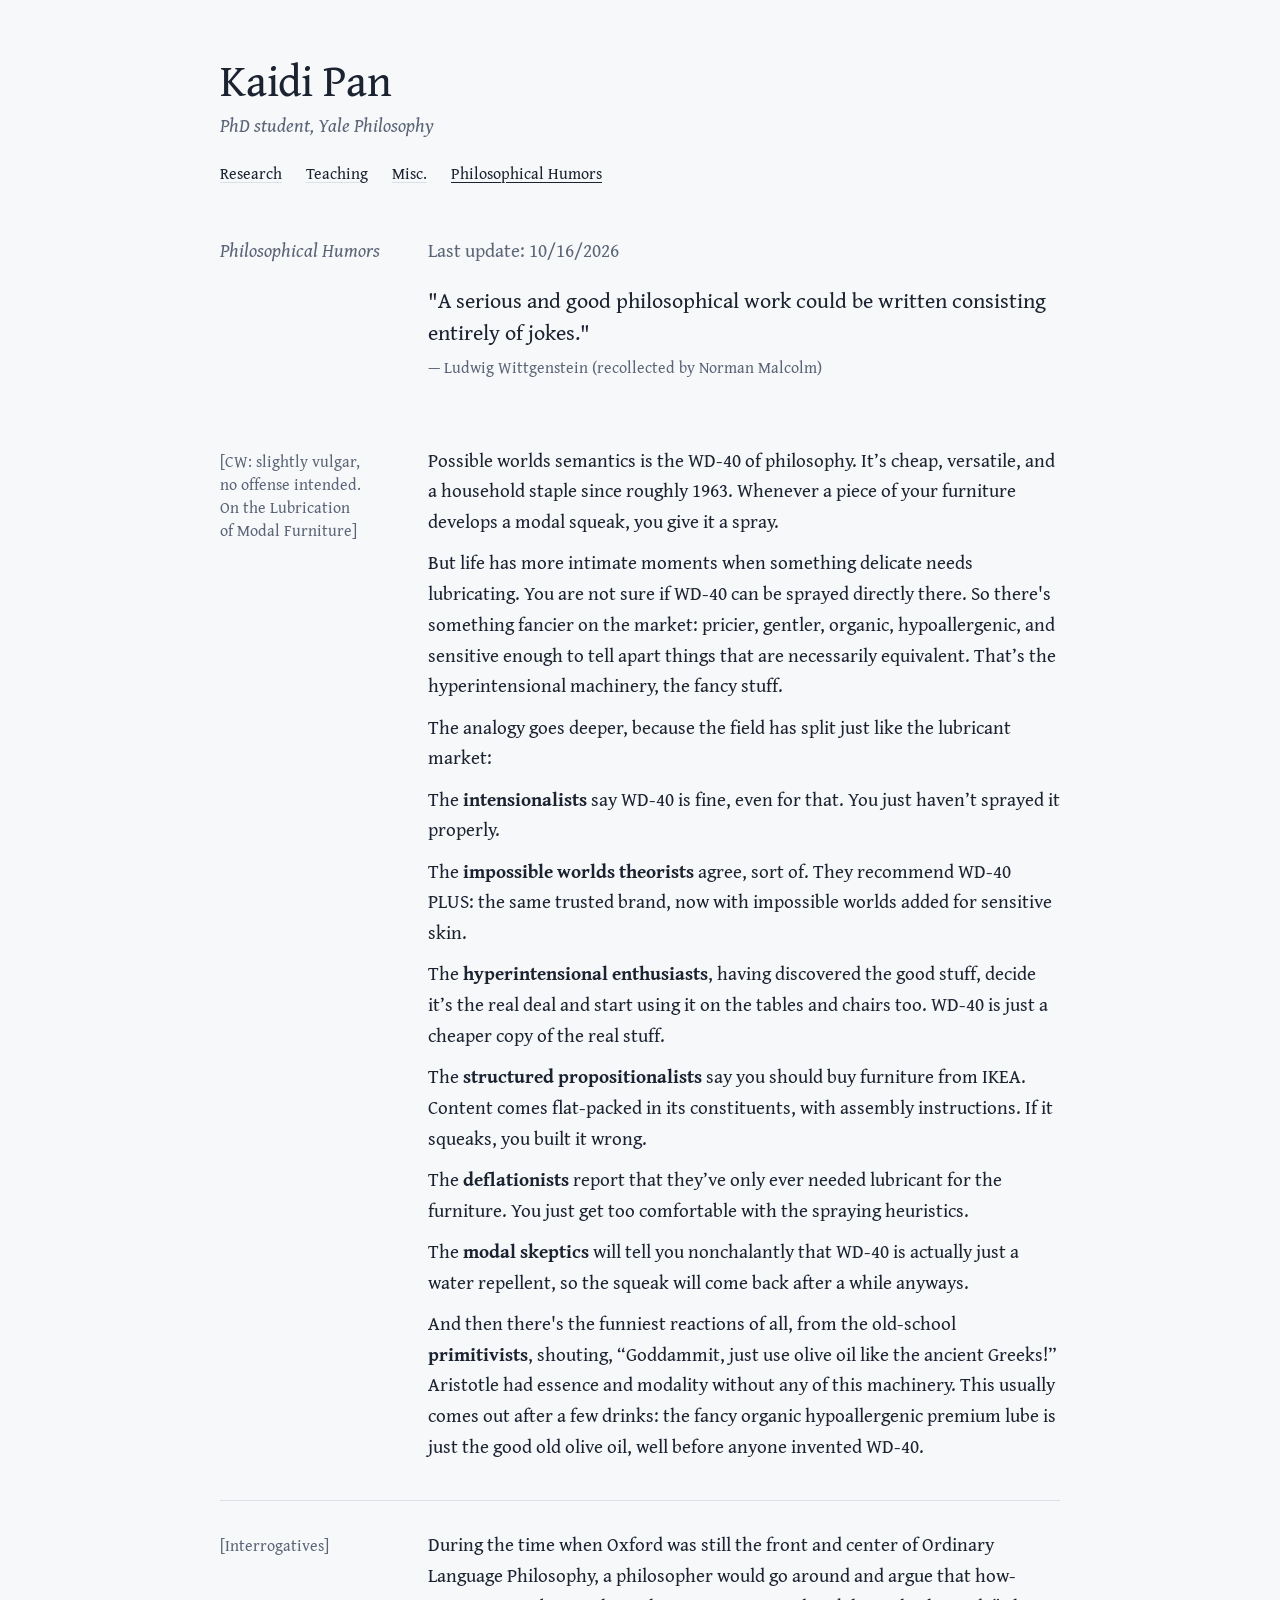
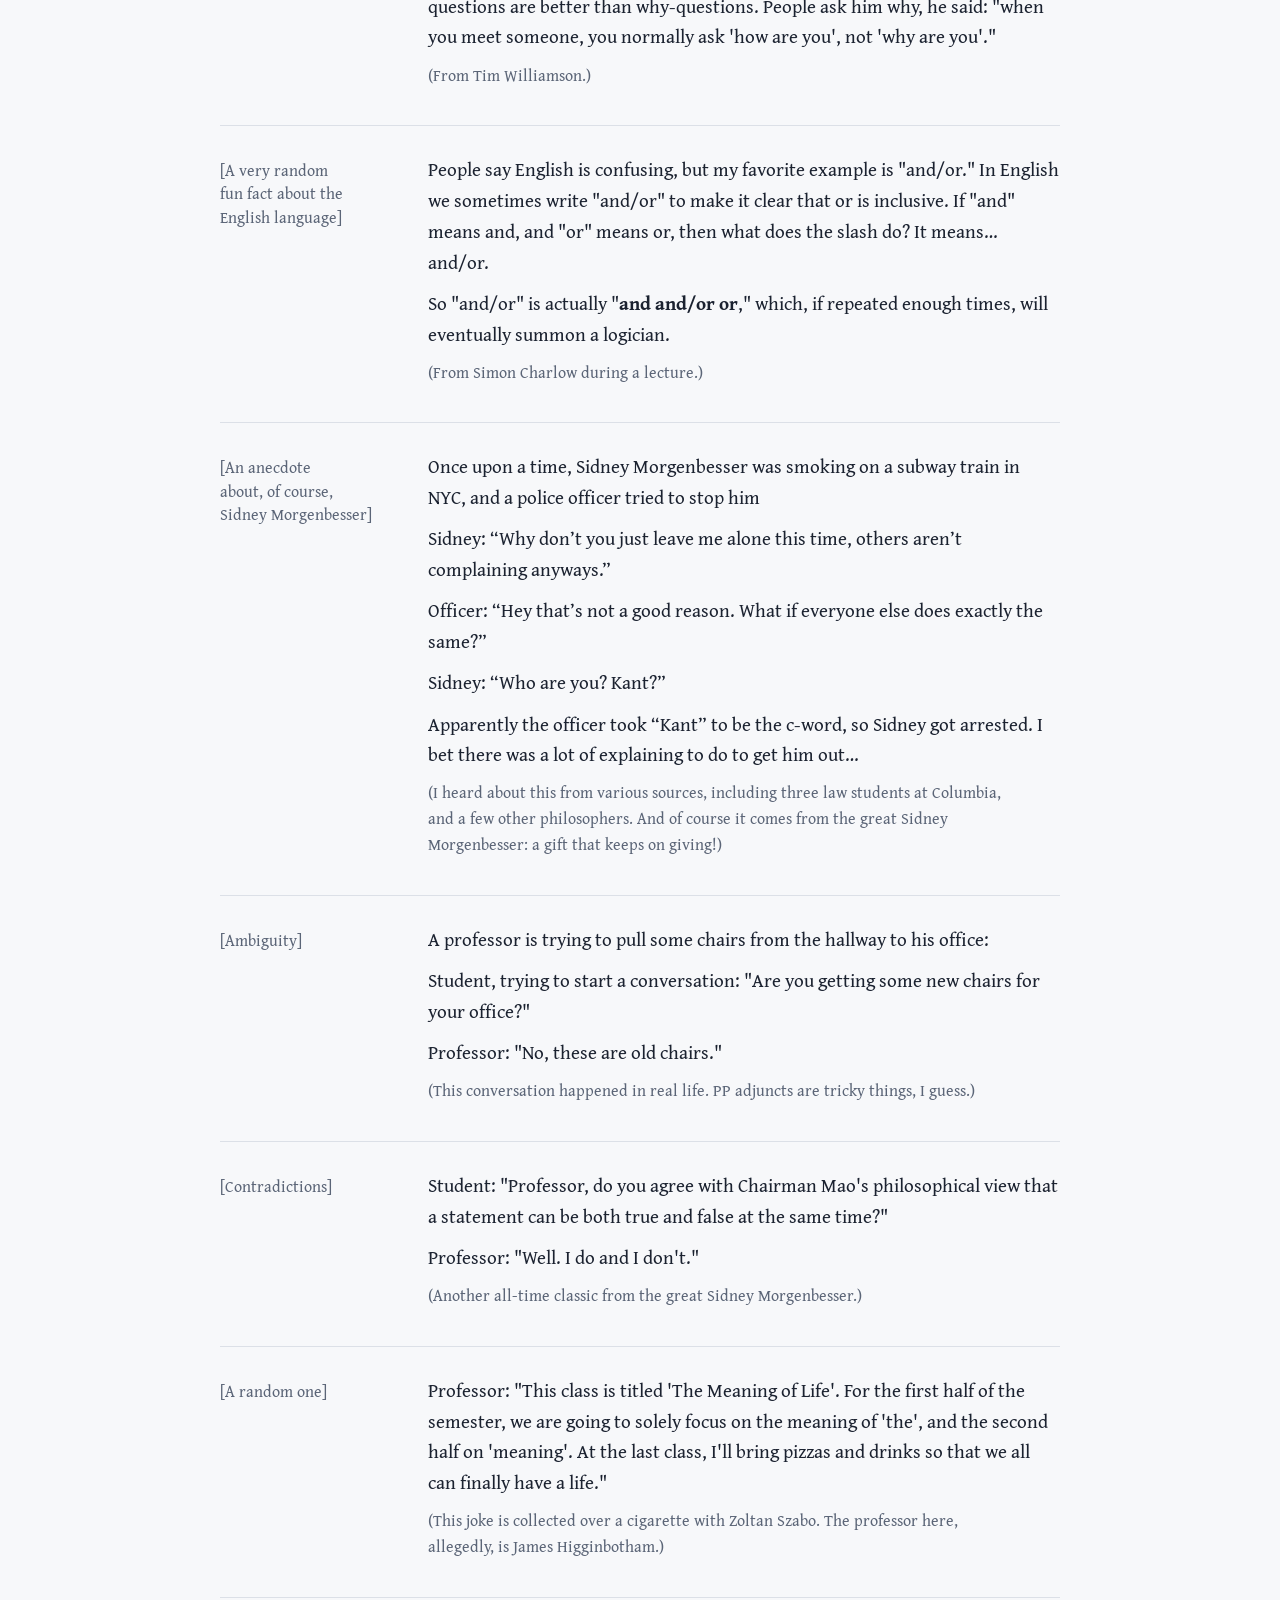
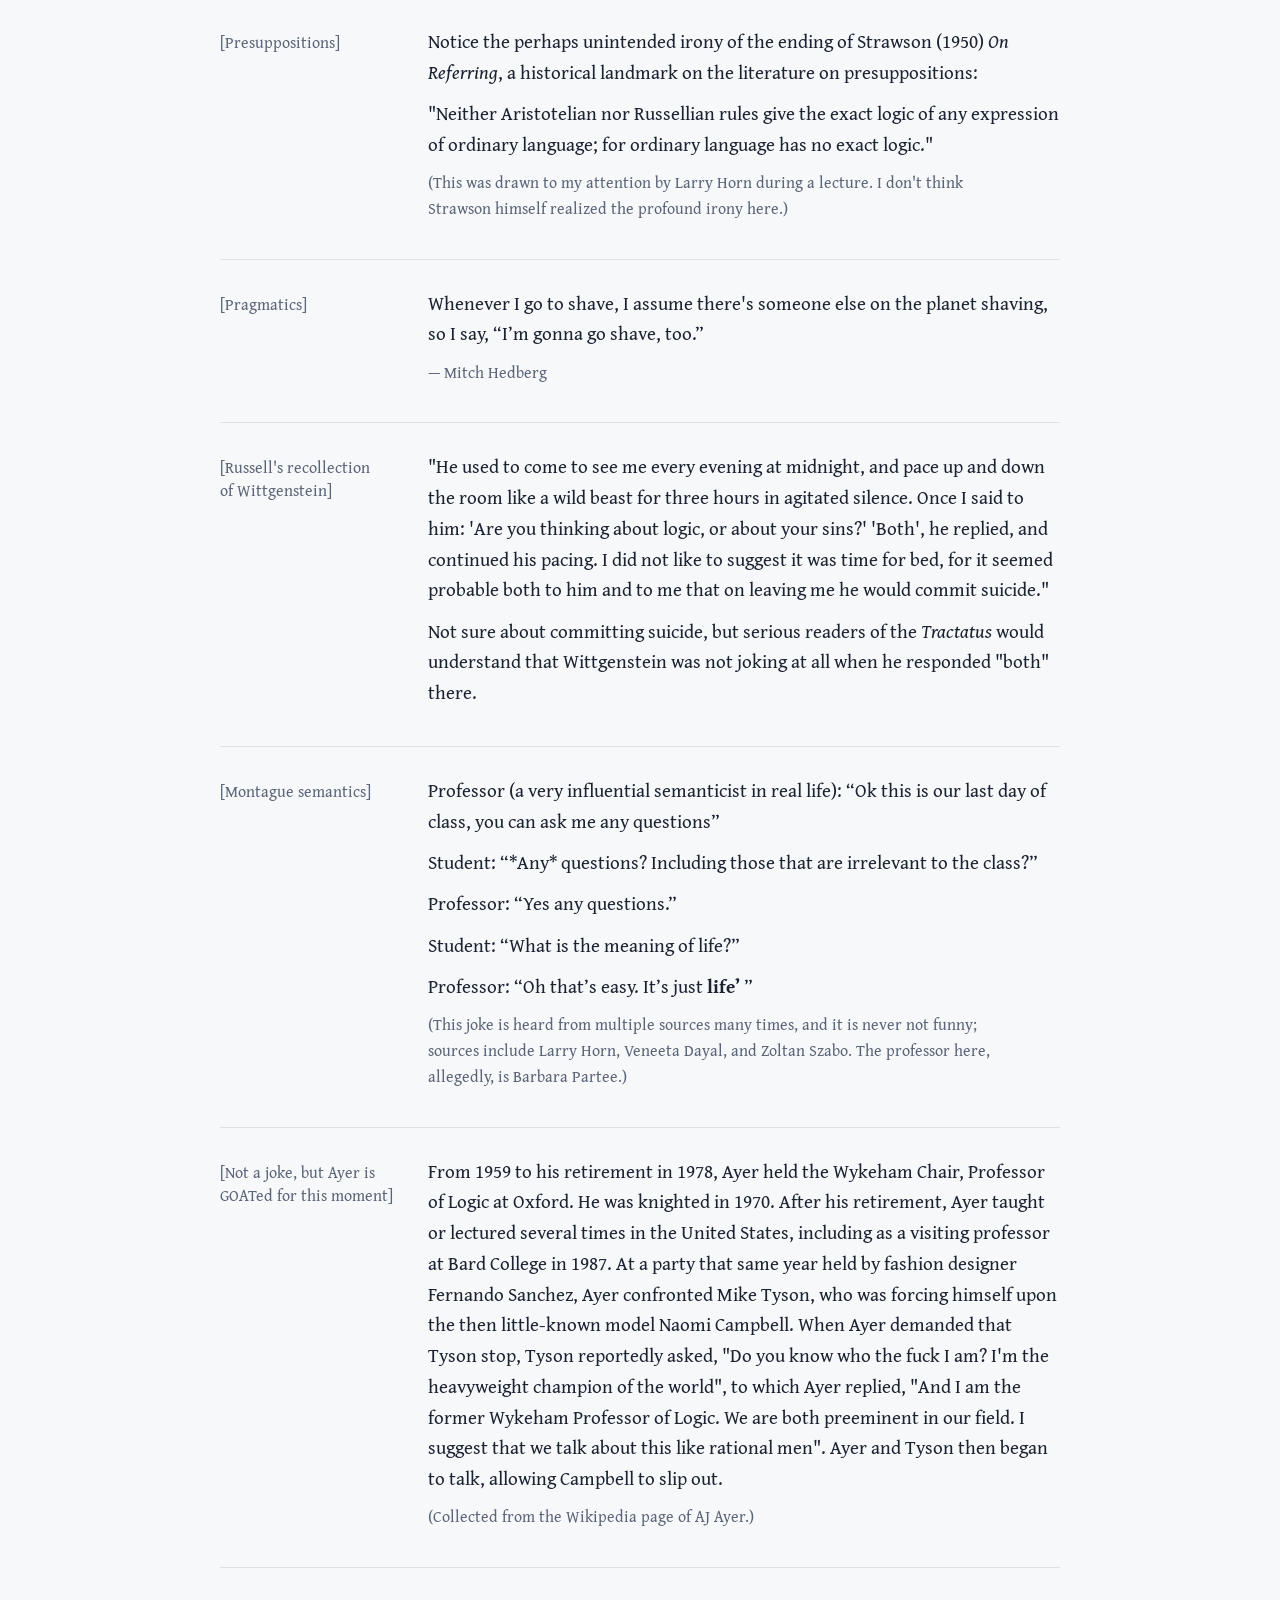
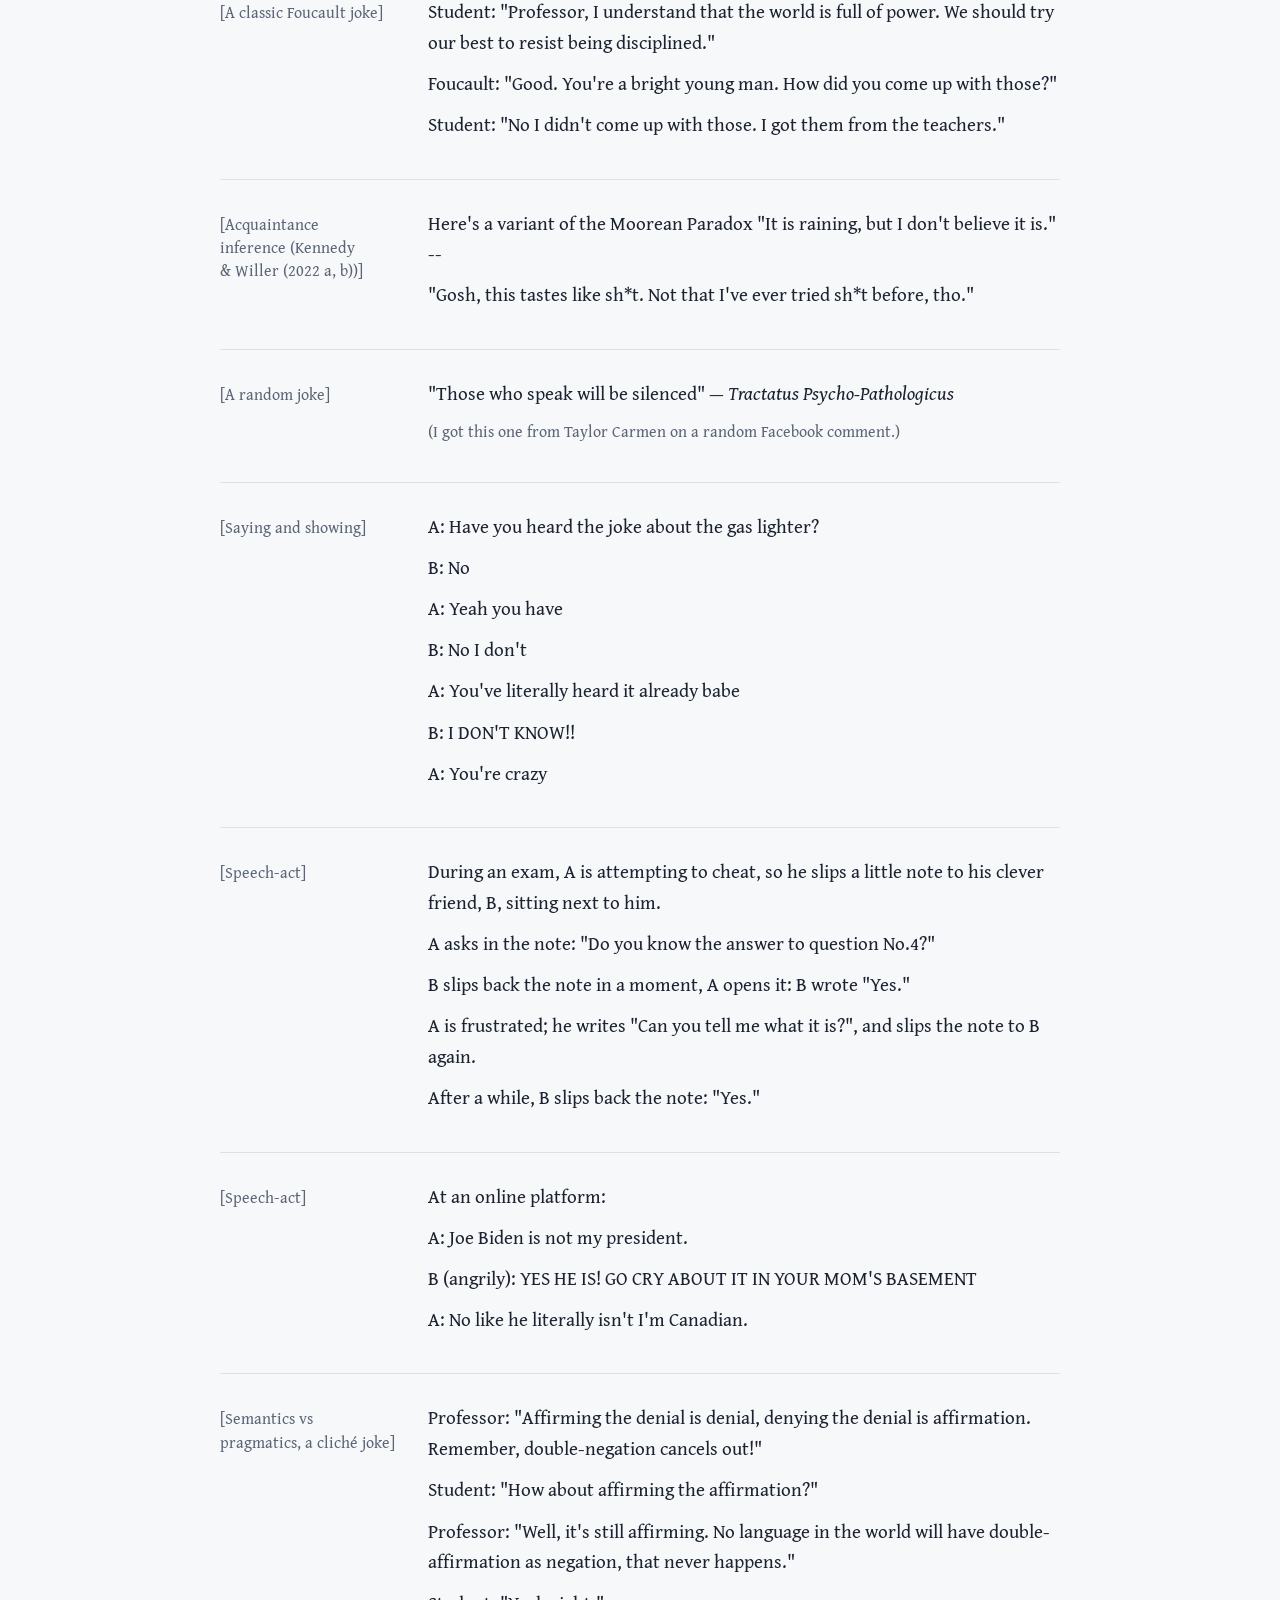
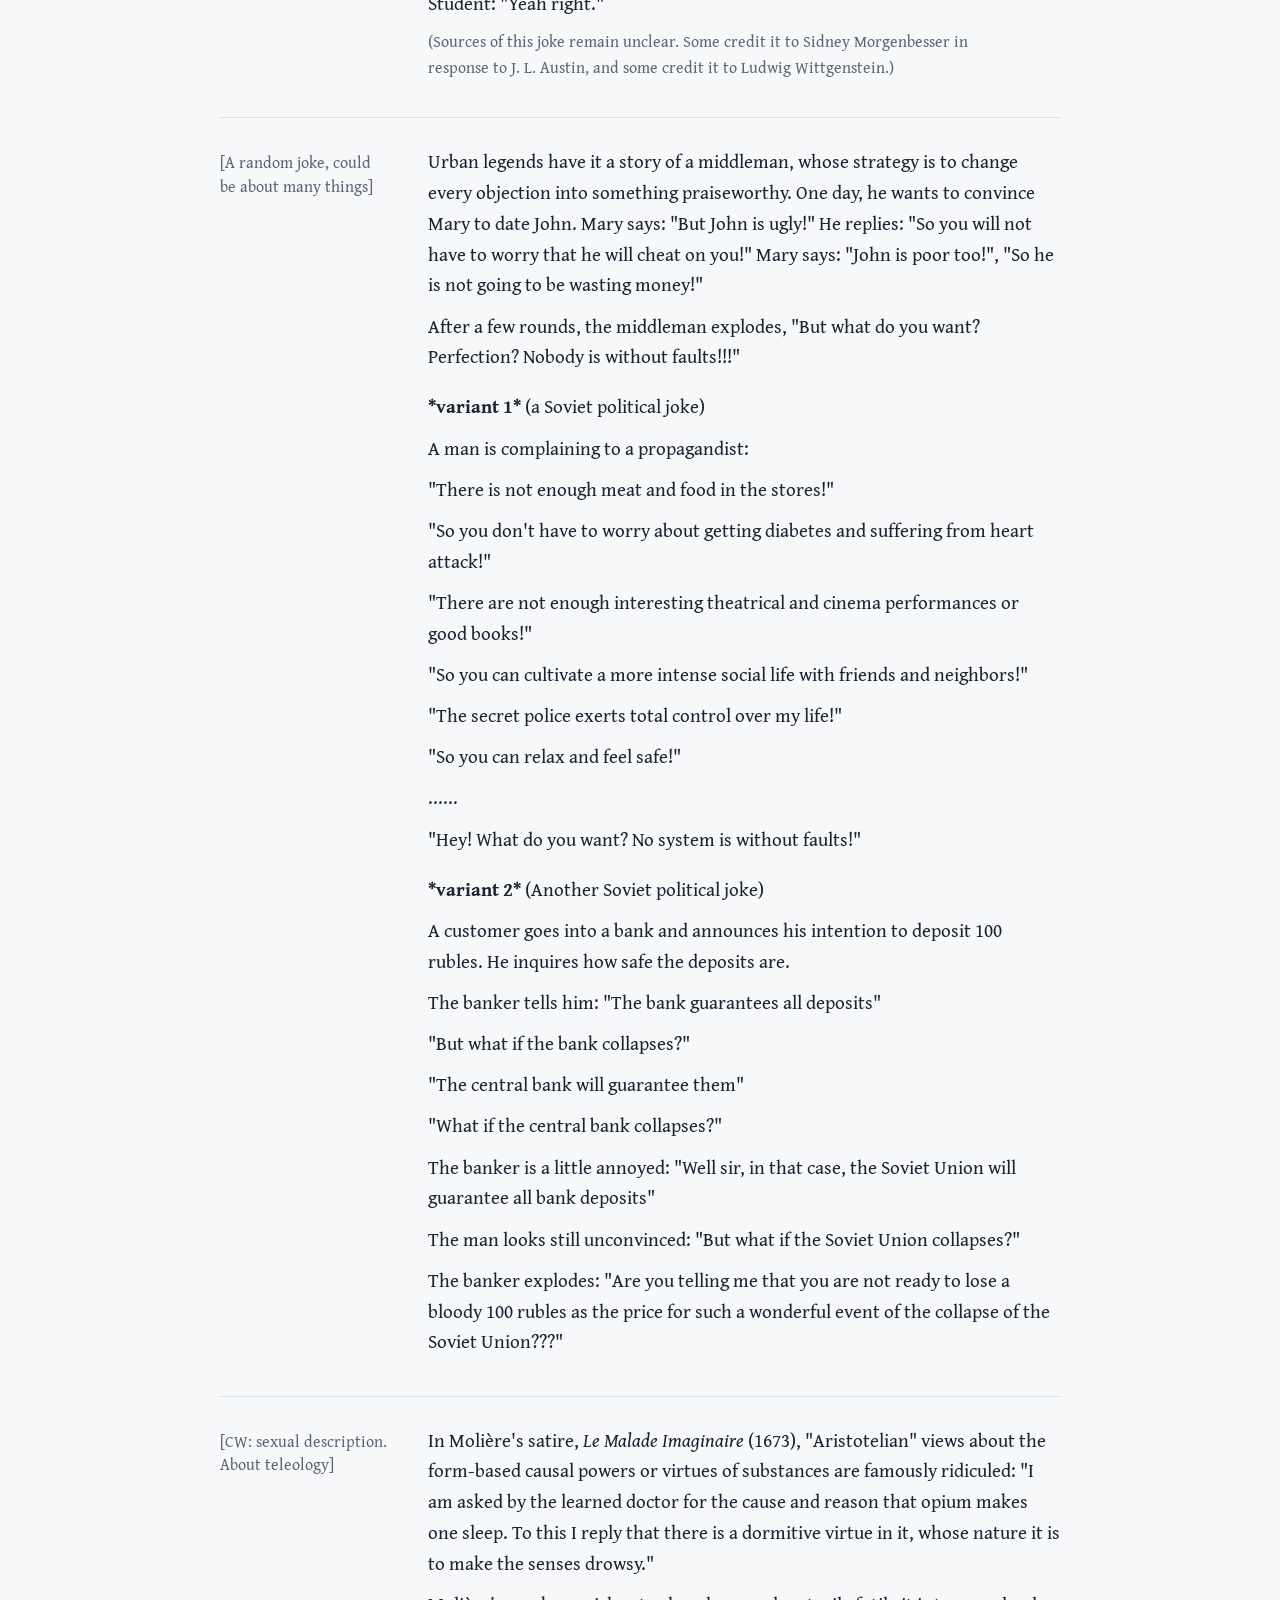
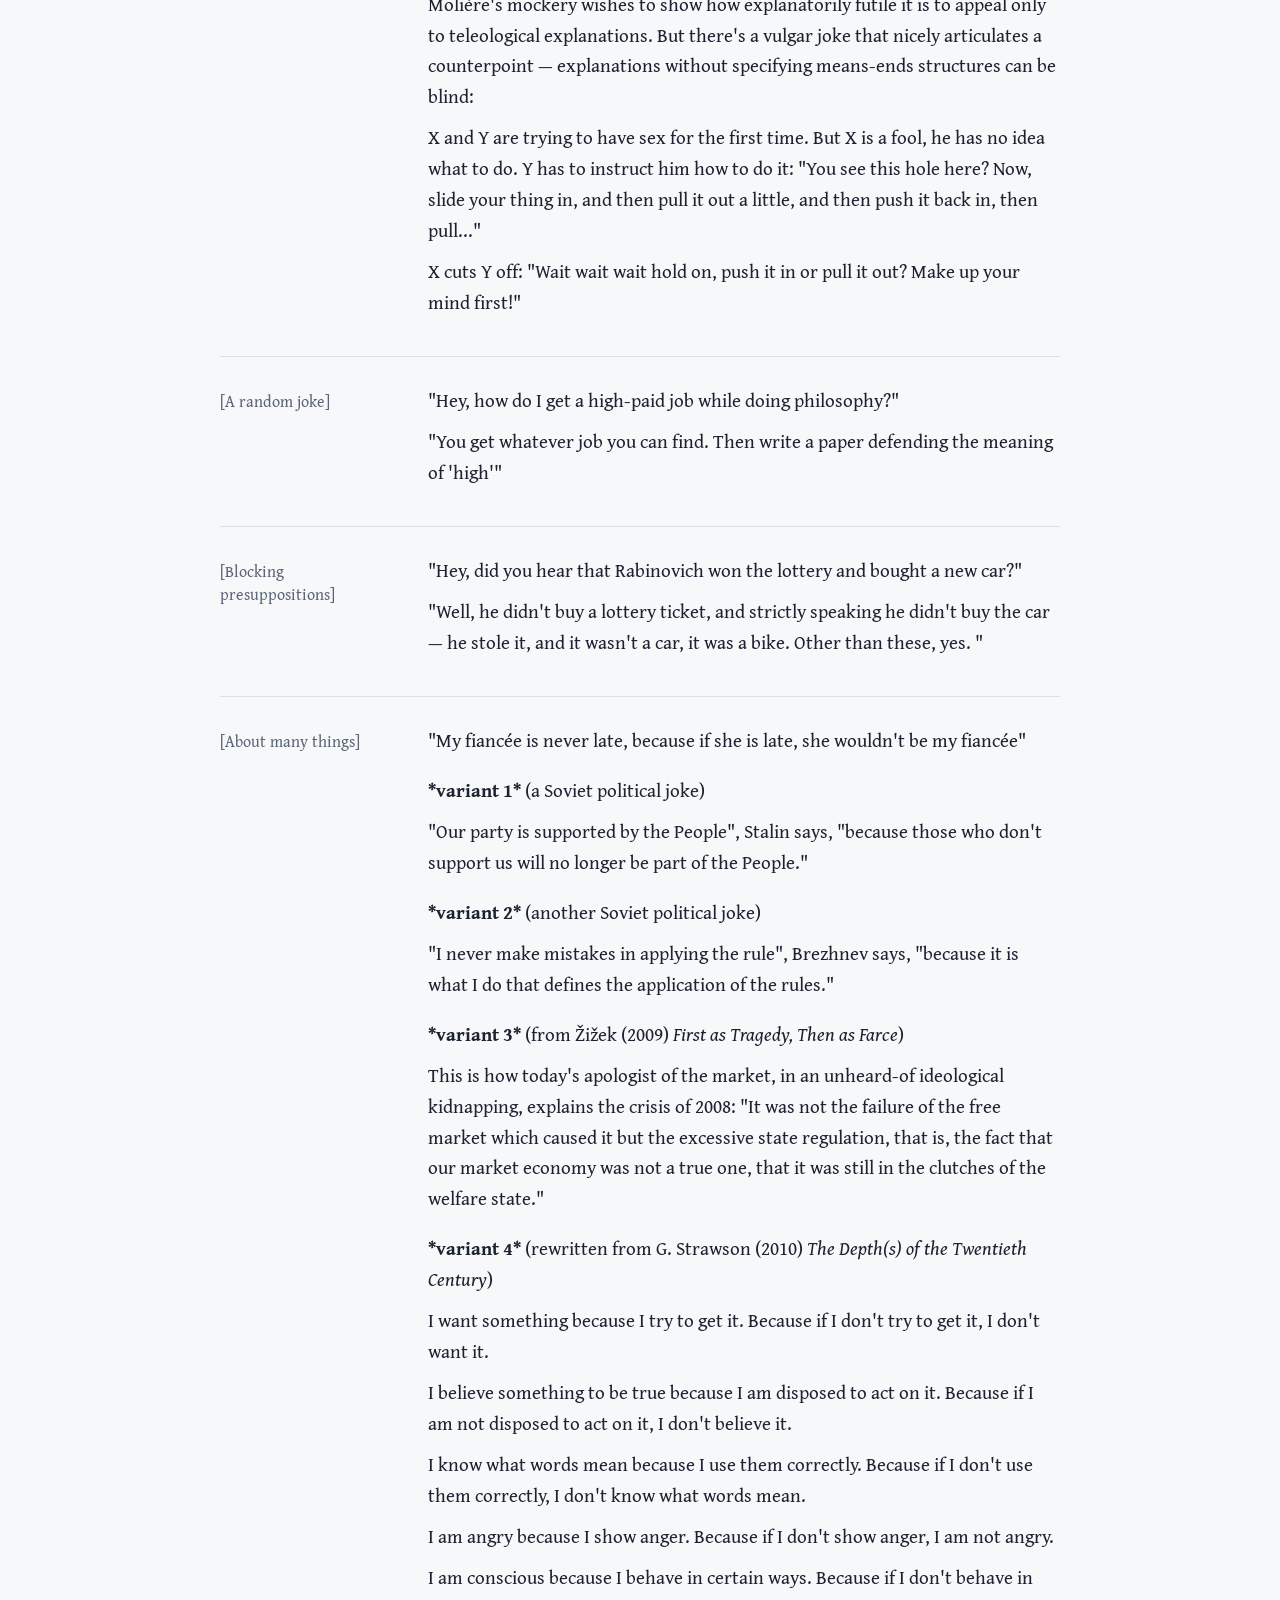
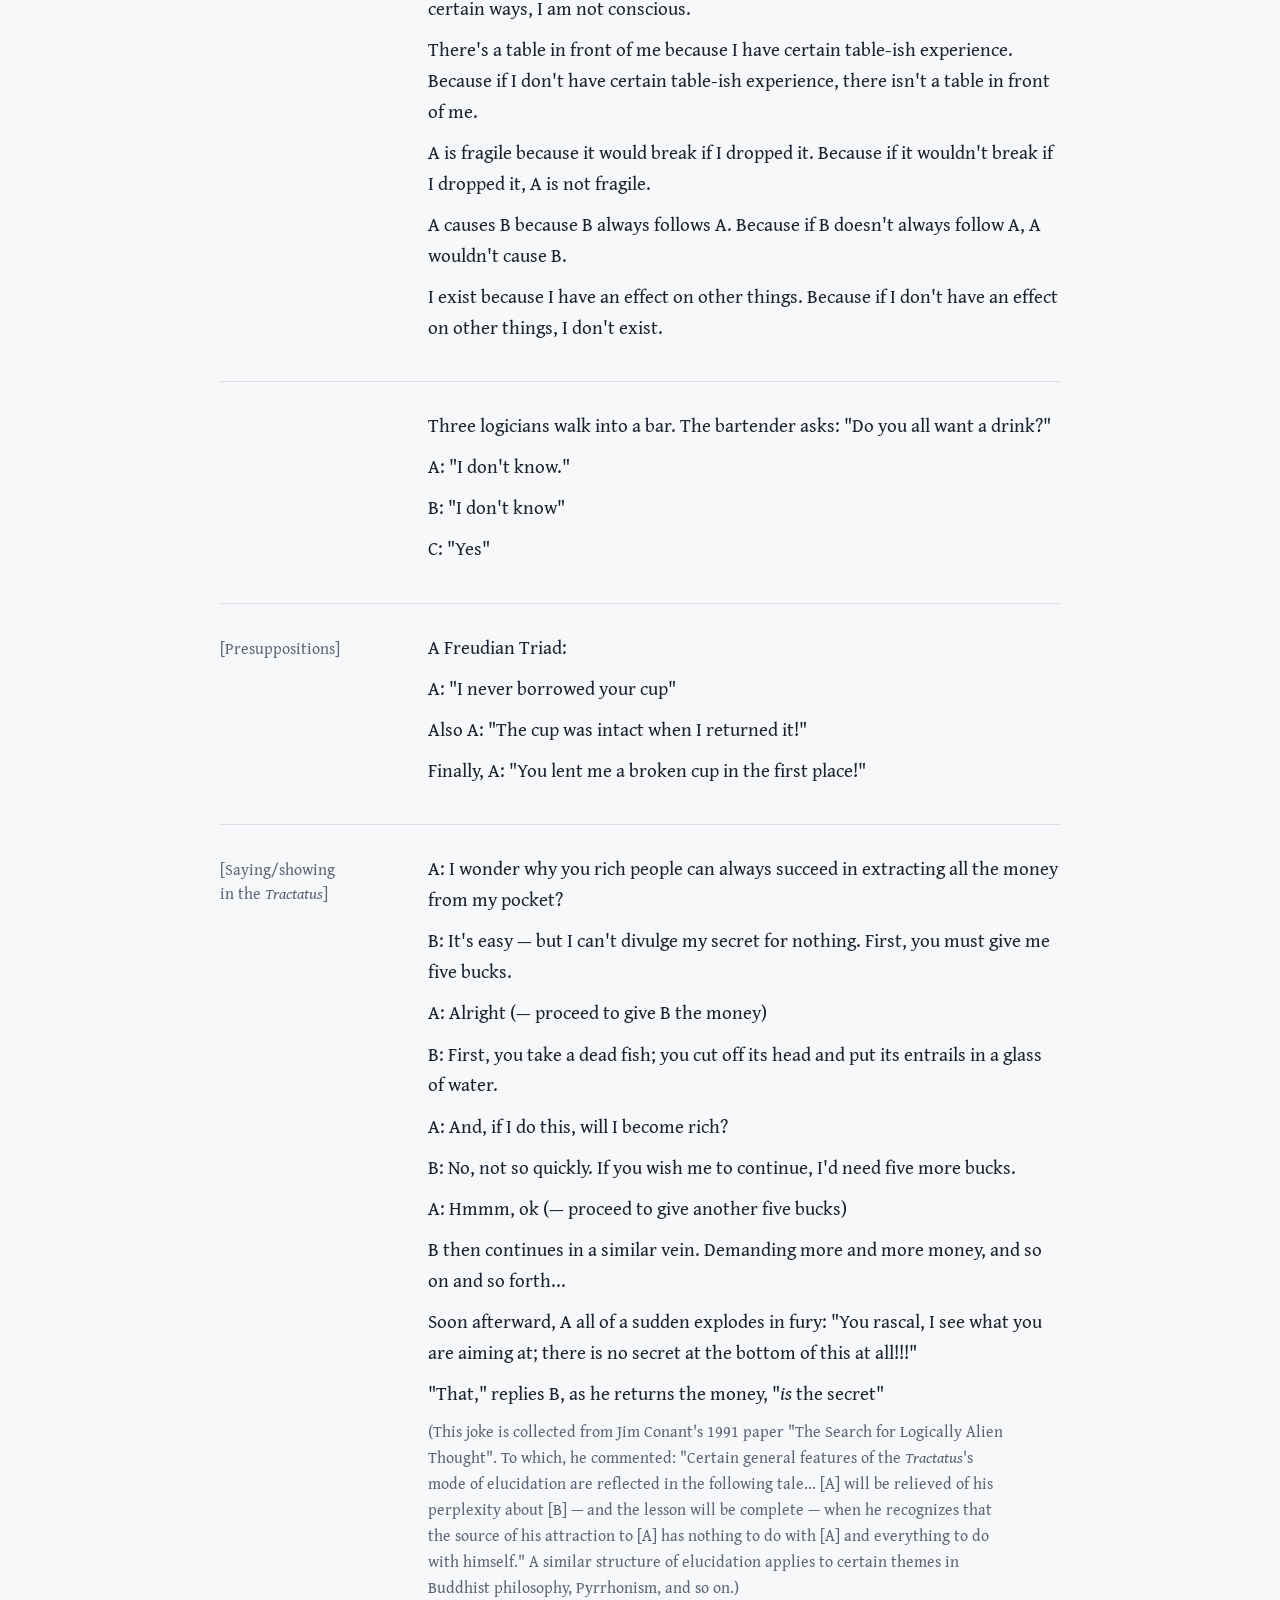
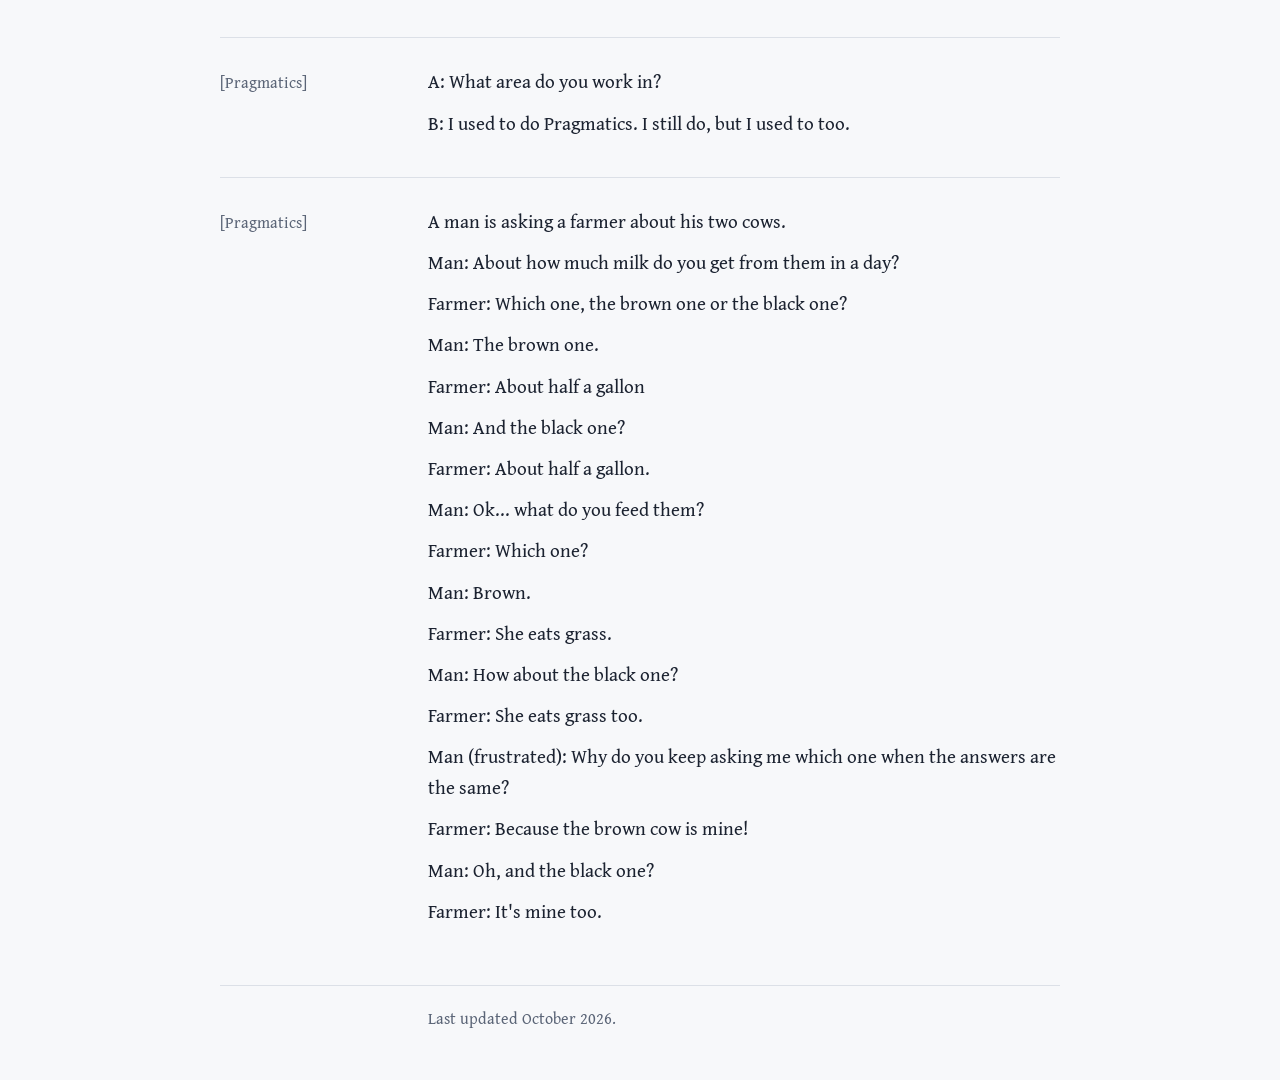
==== commit 957bb3fe: "Update last update date in jokes.html" ====
--- a/jokes.html
+++ b/jokes.html
@@ -59,7 +59,7 @@
     <section class="row" id="jokes-intro">
       <h2>Philosophical Humors</h2>
       <div class="body">
-        <p class="note">Last update: 4/25/2026</p>
+        <p class="note">Last update: 10/16/2026</p>
         <blockquote class="epigraph">
           <p>"A serious and good philosophical work could be written consisting entirely of jokes."</p>
           <p class="source">— Ludwig Wittgenstein (recollected by Norman Malcolm)</p>
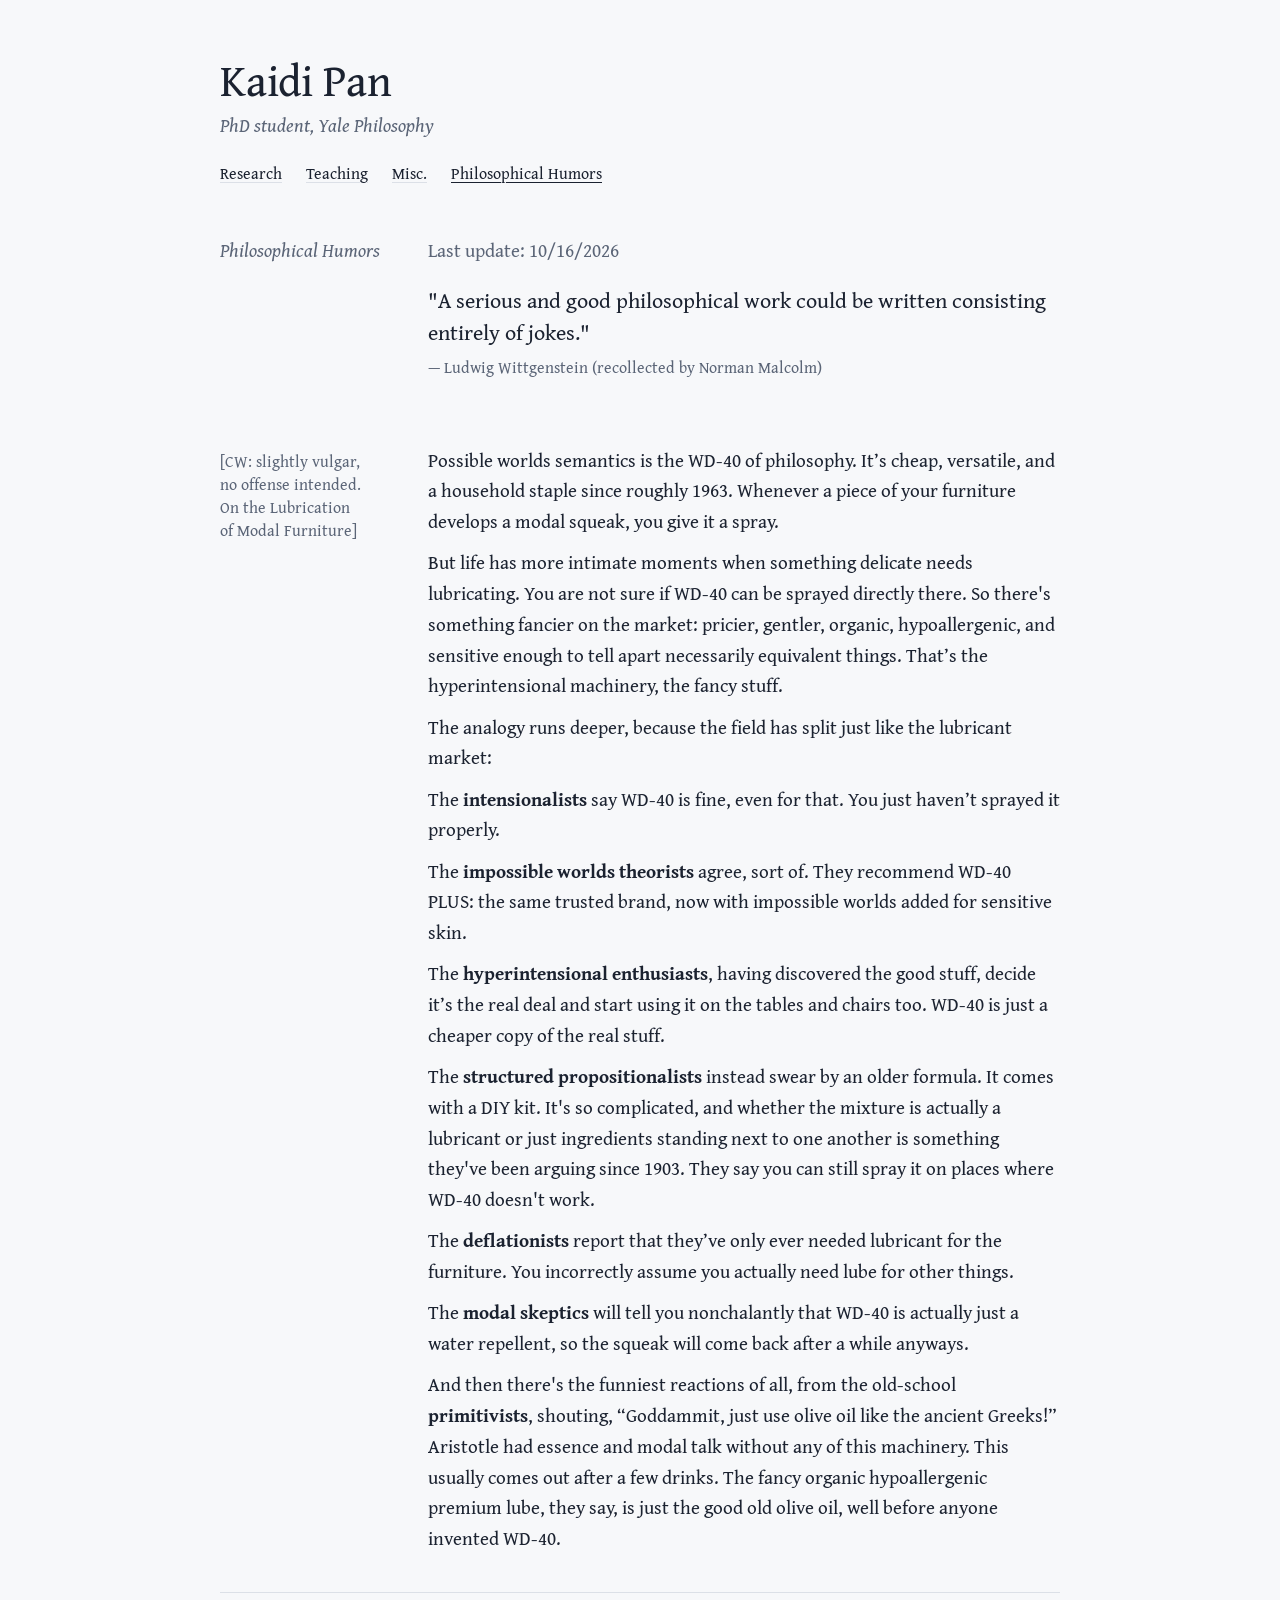
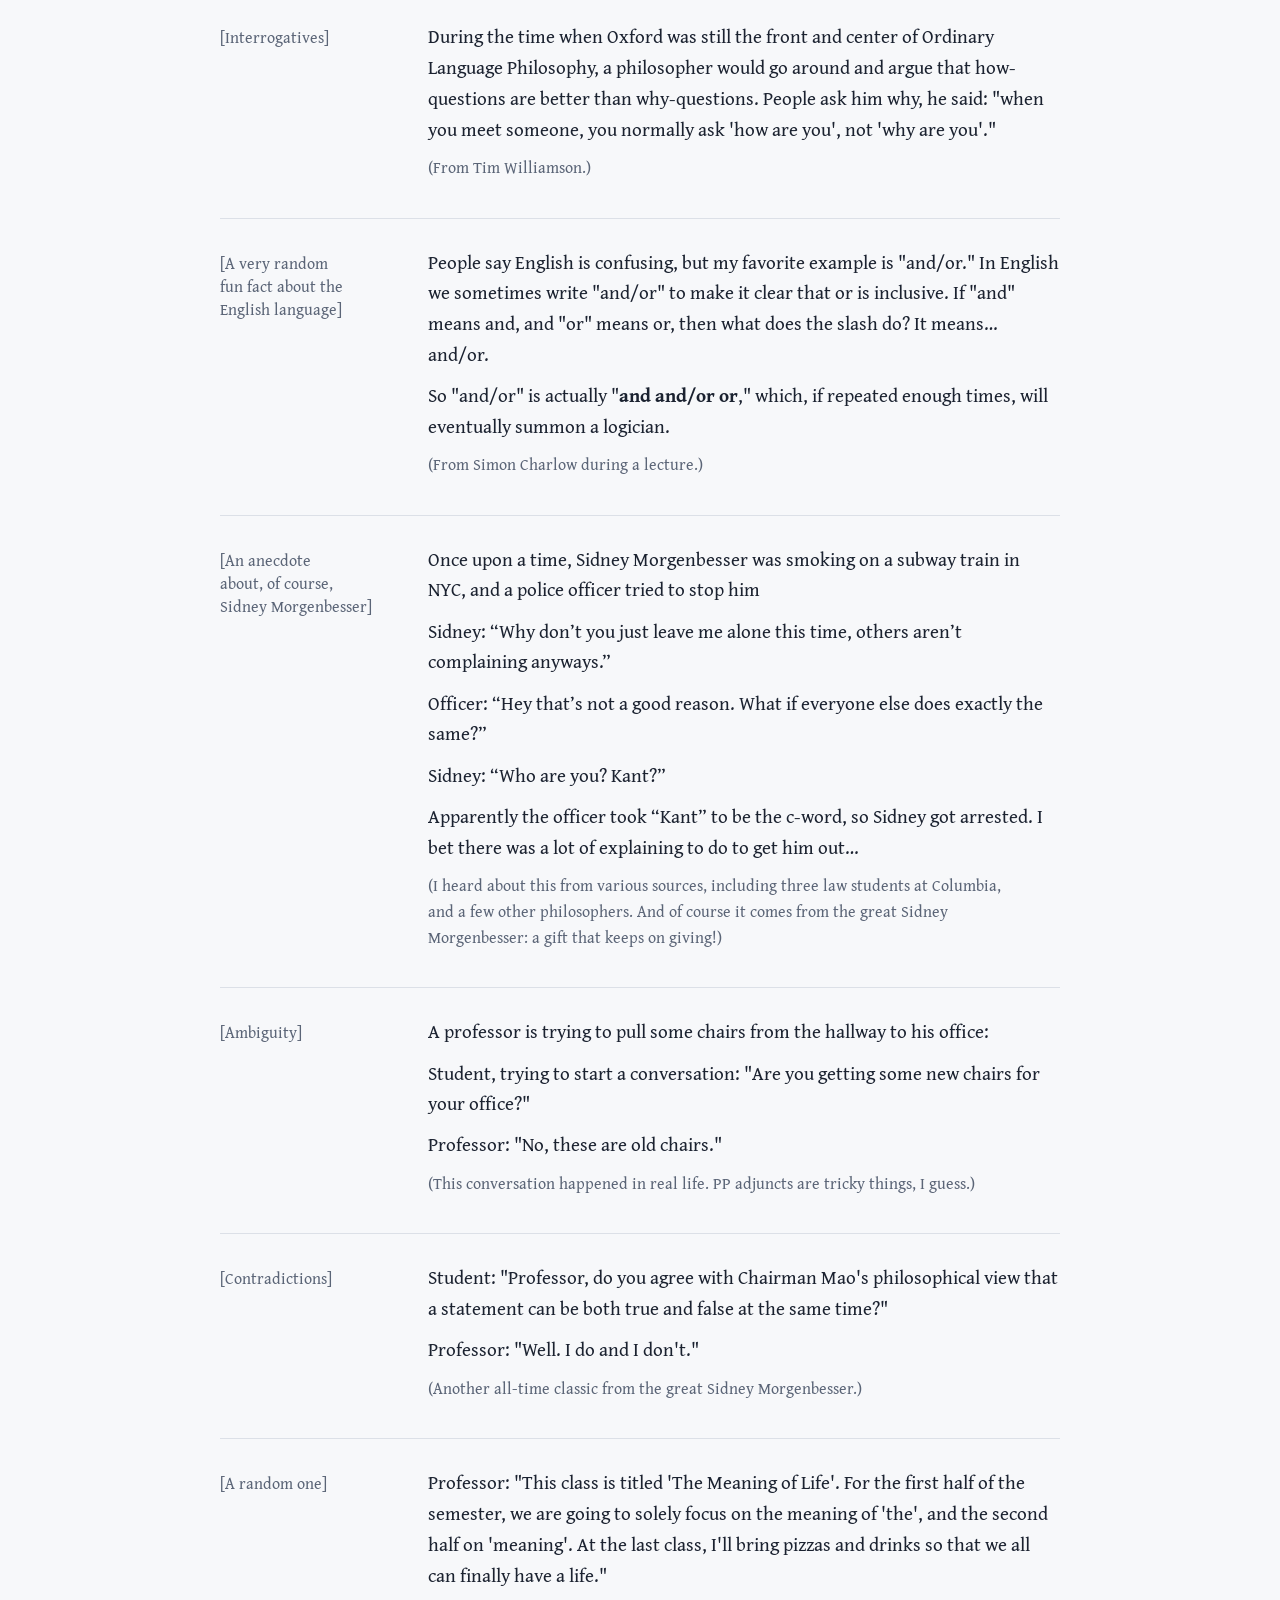
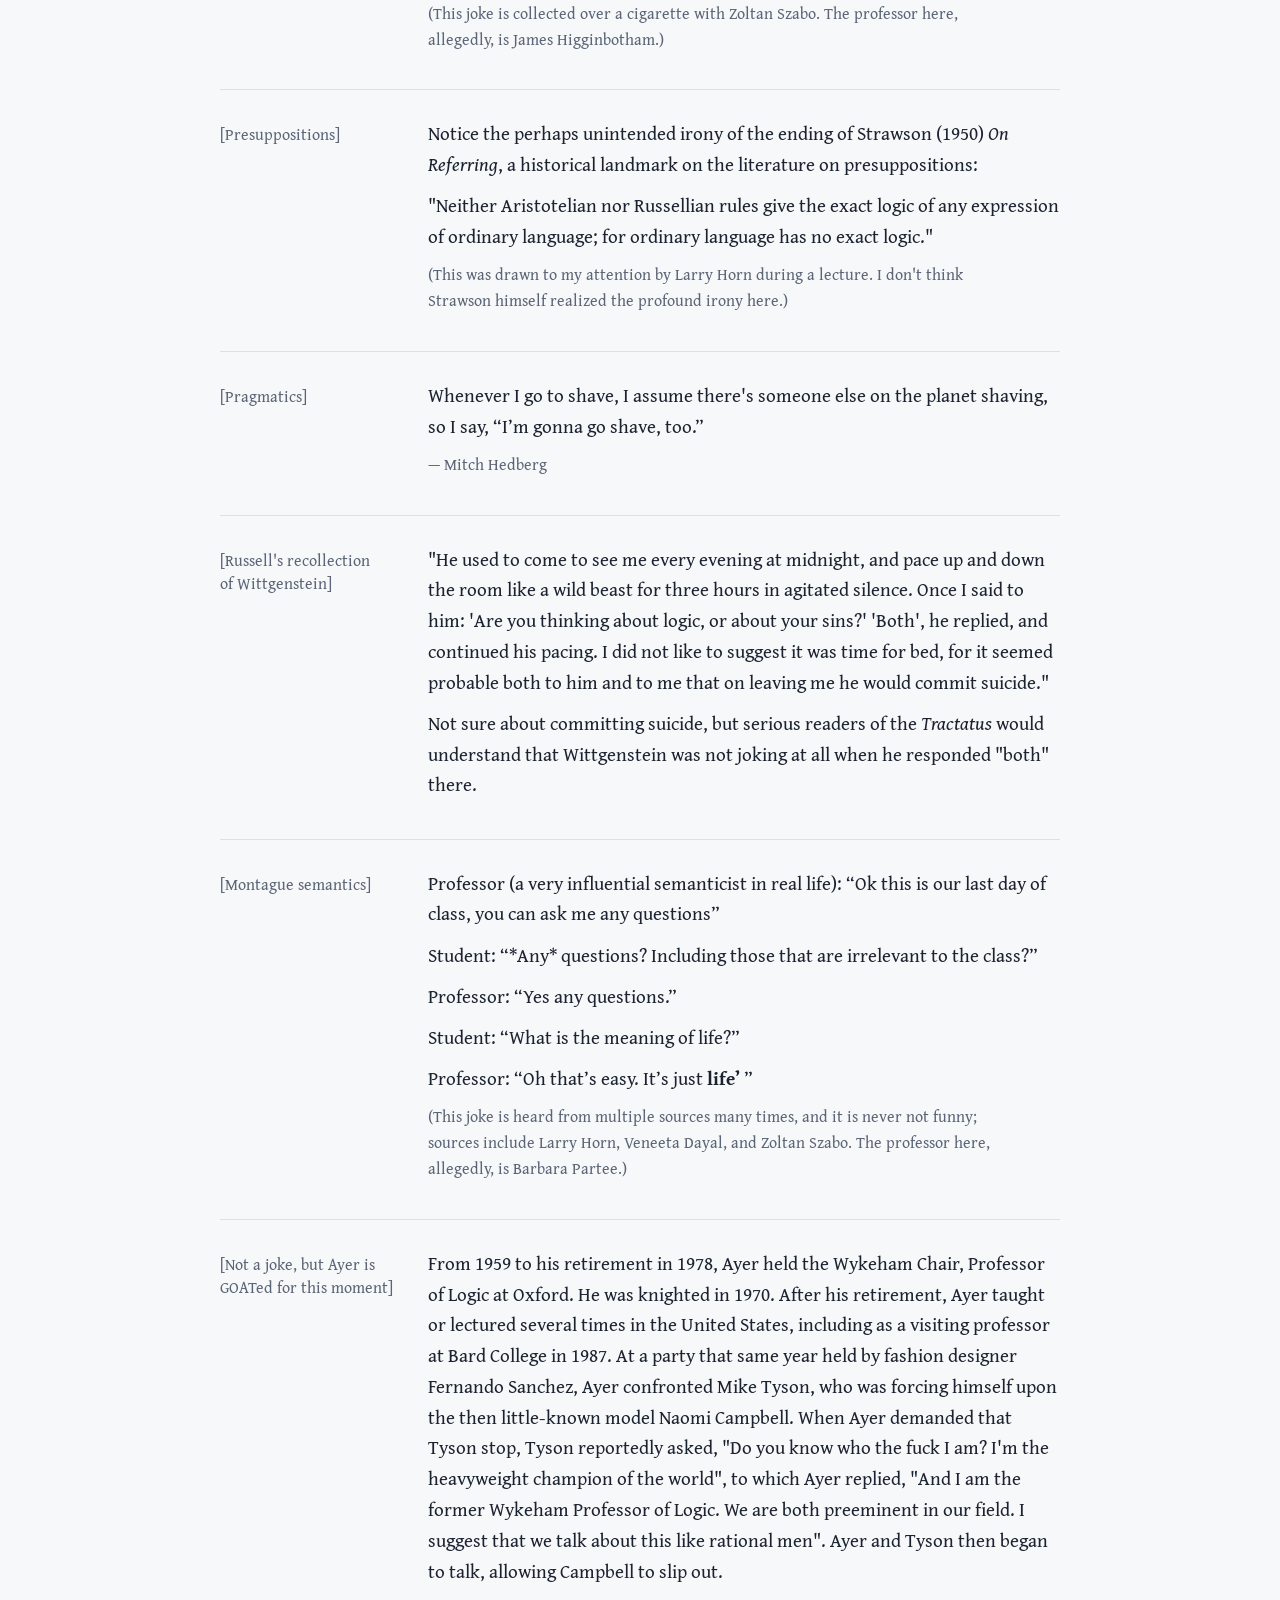
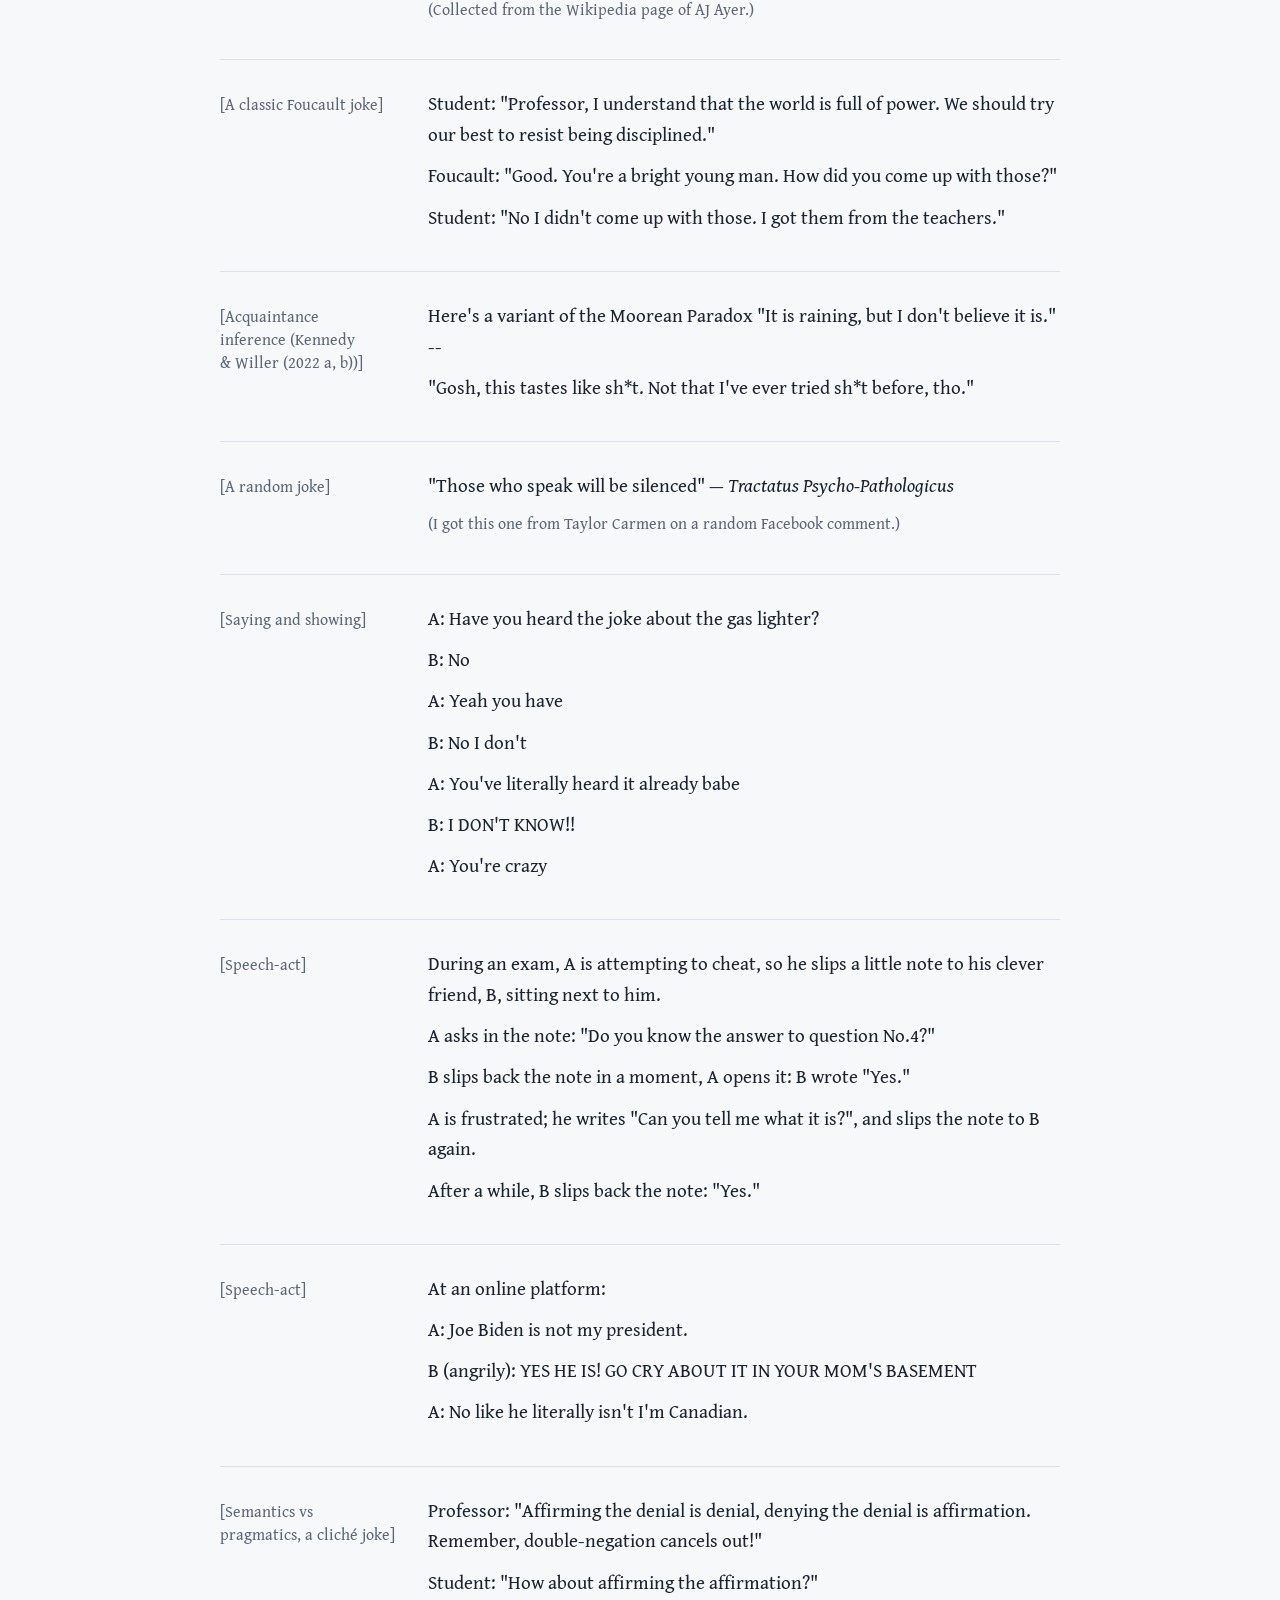
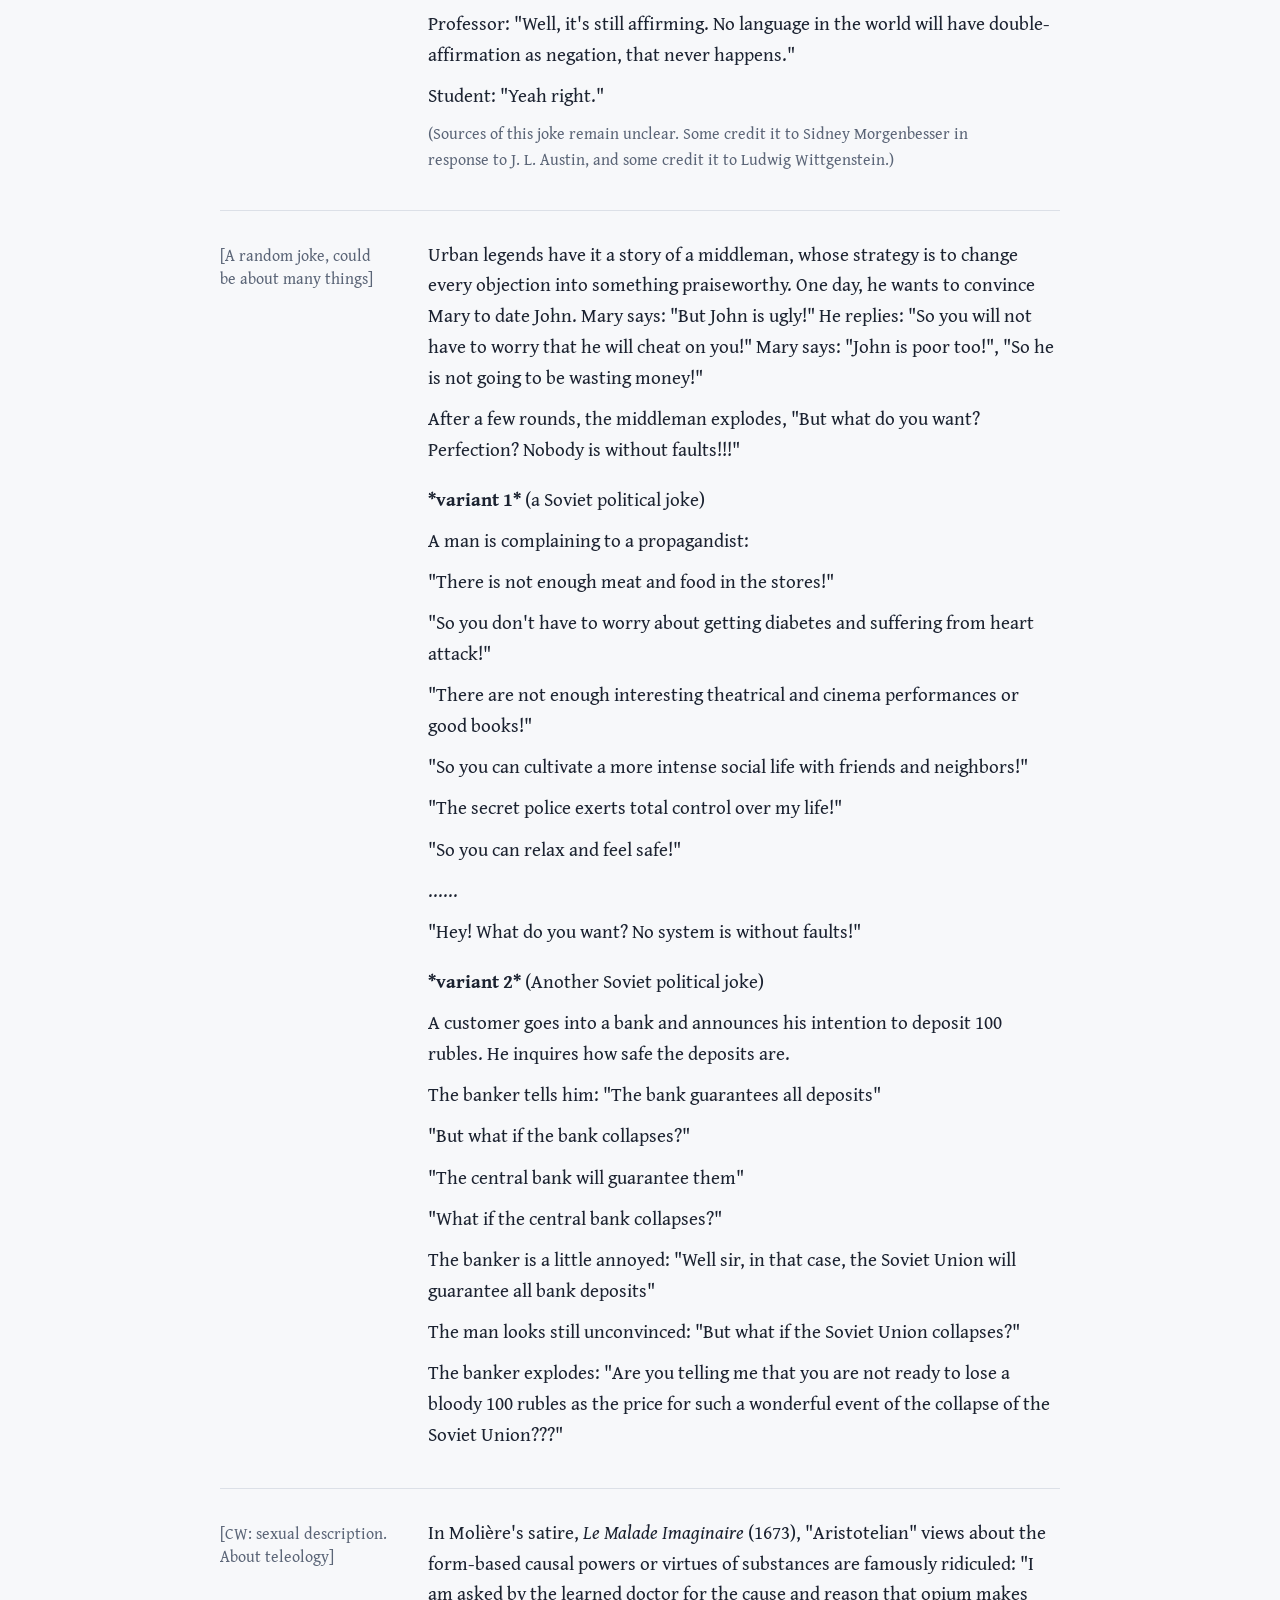
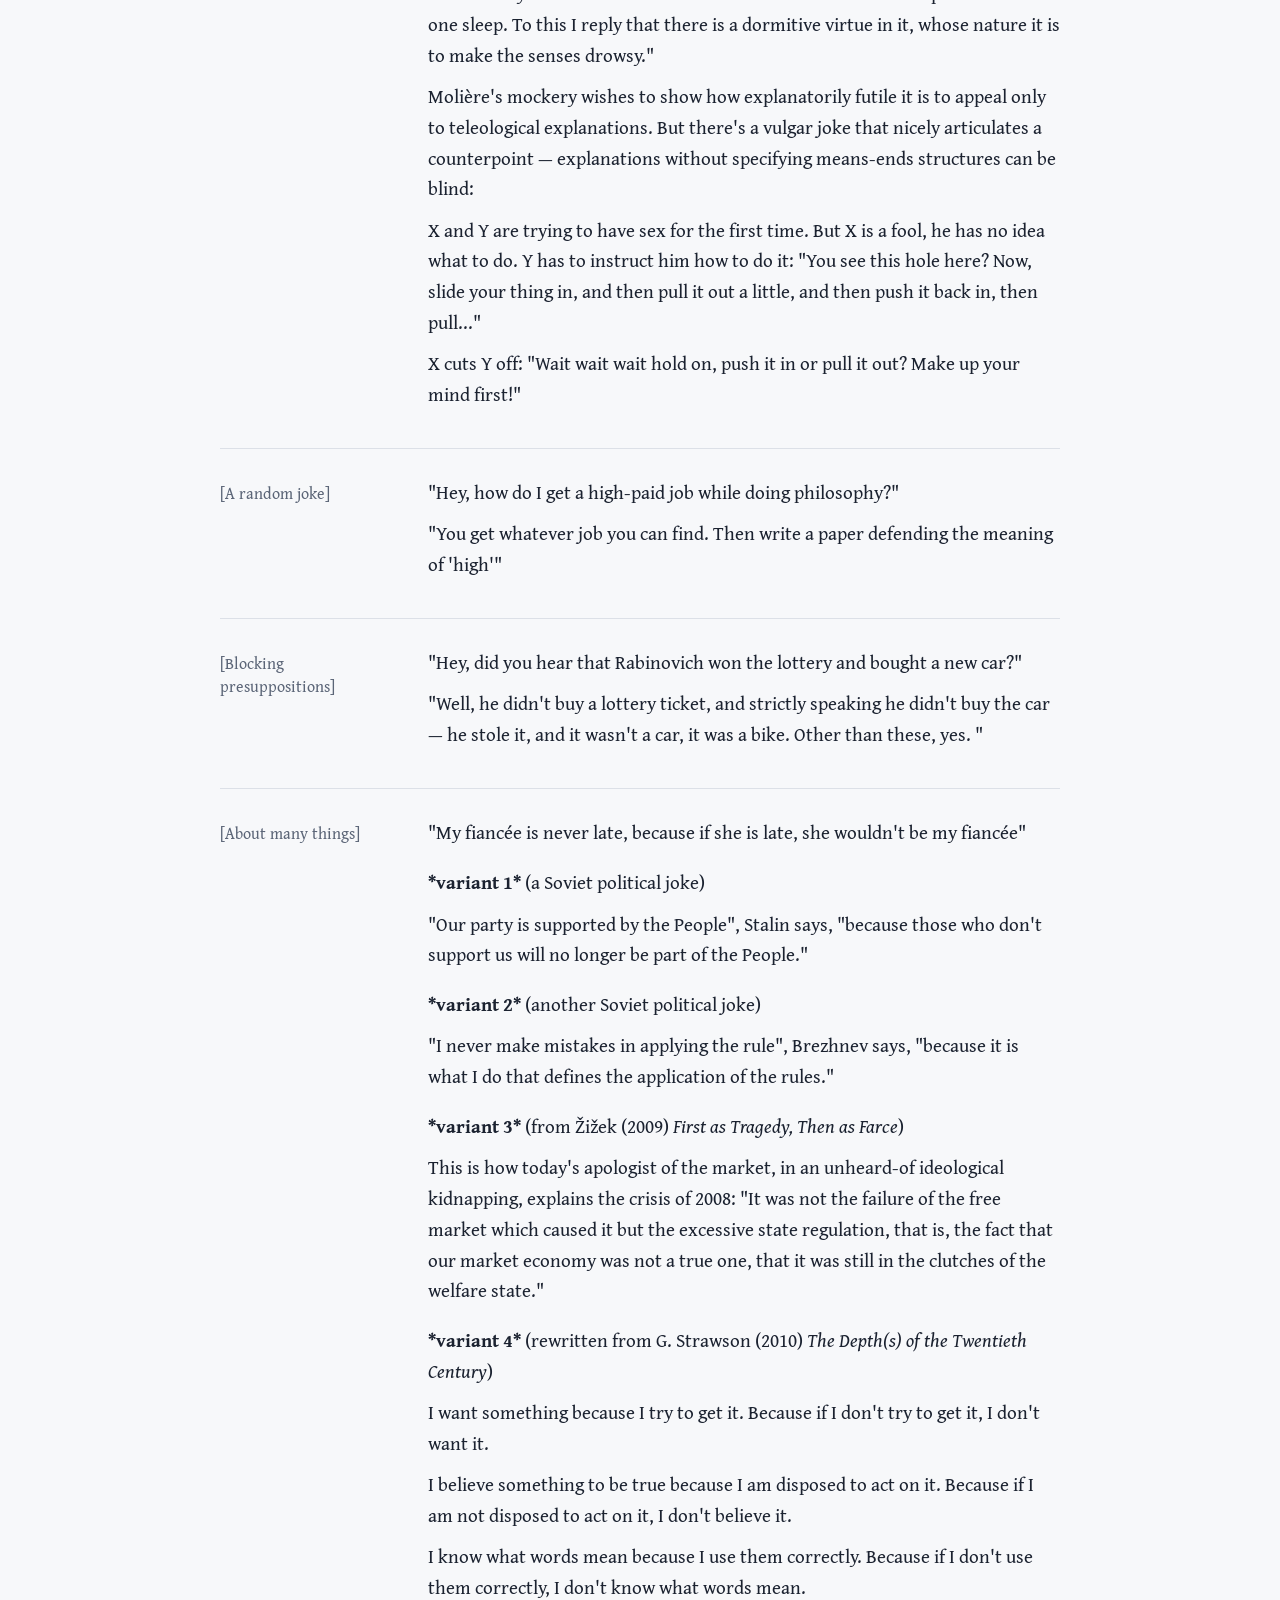
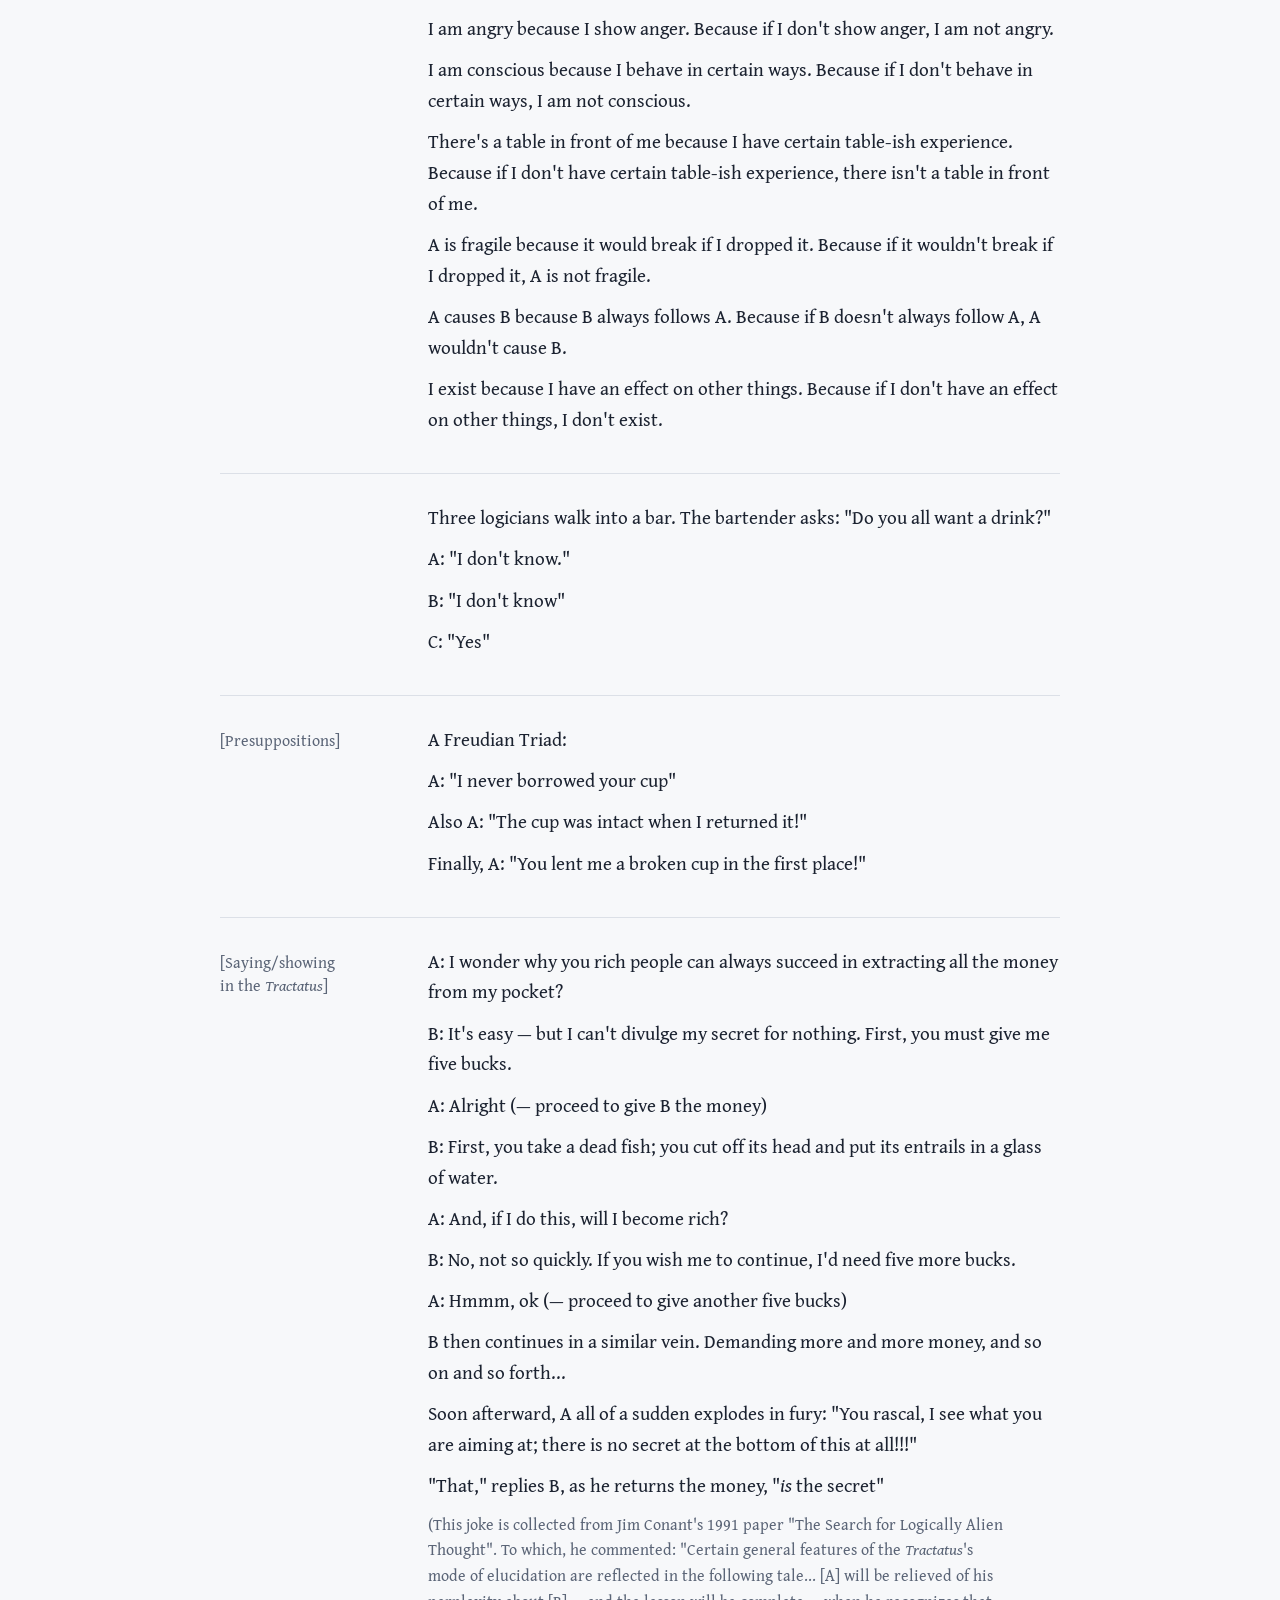
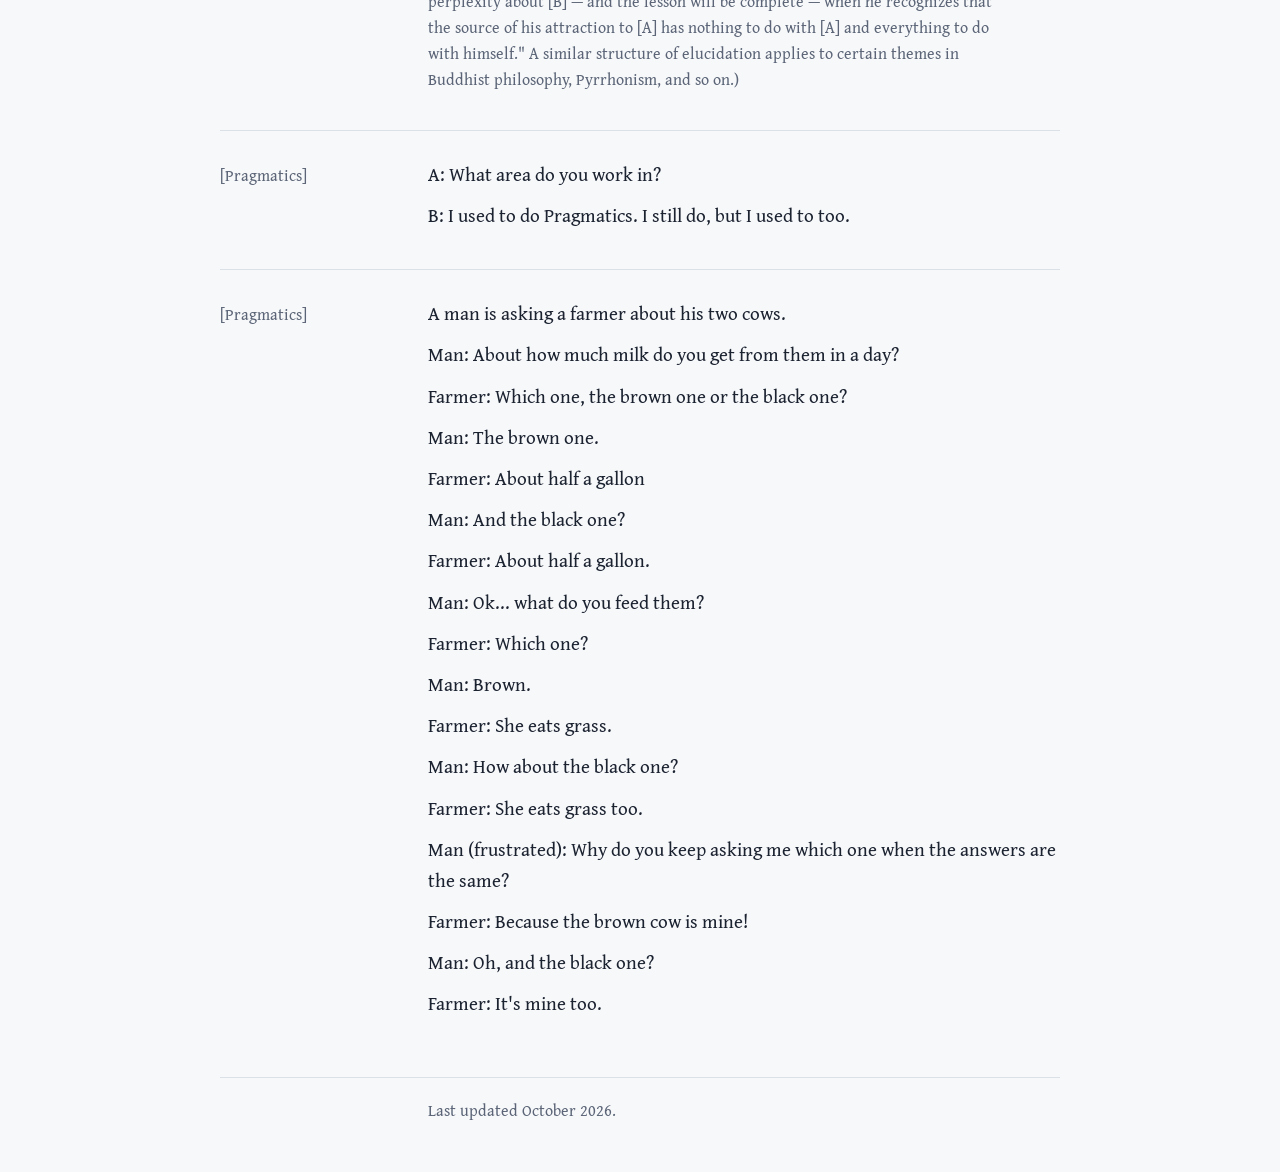
==== commit ba7953ac: "Refine wording and improve clarity in jokes.html" ====
--- a/jokes.html
+++ b/jokes.html
@@ -72,15 +72,15 @@
         <h3 class="label">[CW: slightly vulgar, no offense intended. On the Lubrication of Modal Furniture]</h3>
         <div class="body">
           <p>Possible worlds semantics is the WD-40 of philosophy. It’s cheap, versatile, and a household staple since roughly 1963. Whenever a piece of your furniture develops a modal squeak, you give it a spray.</p>
-          <p>But life has more intimate moments when something delicate needs lubricating. You are not sure if WD-40 can be sprayed directly there. So there's something fancier on the market: pricier, gentler, organic, hypoallergenic, and sensitive enough to tell apart things that are necessarily equivalent. That’s the hyperintensional machinery, the fancy stuff.</p>
-          <p>The analogy goes deeper, because the field has split just like the lubricant market:</p>
+          <p>But life has more intimate moments when something delicate needs lubricating. You are not sure if WD-40 can be sprayed directly there. So there's something fancier on the market: pricier, gentler, organic, hypoallergenic, and sensitive enough to tell apart necessarily equivalent things. That’s the hyperintensional machinery, the fancy stuff.</p>
+          <p>The analogy runs deeper, because the field has split just like the lubricant market:</p>
           <p>The <strong>intensionalists</strong> say WD-40 is fine, even for that. You just haven’t sprayed it properly.</p>
           <p>The <strong>impossible worlds theorists</strong> agree, sort of. They recommend WD-40 PLUS: the same trusted brand, now with impossible worlds added for sensitive skin.</p>
           <p>The <strong>hyperintensional enthusiasts</strong>, having discovered the good stuff, decide it’s the real deal and start using it on the tables and chairs too. WD-40 is just a cheaper copy of the real stuff.</p>
-          <p>The <strong>structured propositionalists</strong> say you should buy furniture from IKEA. Content comes flat-packed in its constituents, with assembly instructions. If it squeaks, you built it wrong.</p>
-          <p>The <strong>deflationists</strong> report that they’ve only ever needed lubricant for the furniture. You just get too comfortable with the spraying heuristics.</p>
+          <p>The <strong>structured propositionalists</strong> instead swear by an older formula. It comes with a DIY kit. It's so complicated, and whether the mixture is actually a lubricant or just ingredients standing next to one another is something they've been arguing since 1903. They say you can still spray it on places where WD-40 doesn't work. </p>
+          <p>The <strong>deflationists</strong> report that they’ve only ever needed lubricant for the furniture. You incorrectly assume you actually need lube for other things.</p>
           <p>The <strong>modal skeptics</strong> will tell you nonchalantly that WD-40 is actually just a water repellent, so the squeak will come back after a while anyways.</p>
-          <p>And then there's the funniest reactions of all, from the old-school <strong>primitivists</strong>, shouting, “Goddammit, just use olive oil like the ancient Greeks!” Aristotle had essence and modality without any of this machinery. This usually comes out after a few drinks: the fancy organic hypoallergenic premium lube is just the good old olive oil, well before anyone invented WD-40.</p>
+          <p>And then there's the funniest reactions of all, from the old-school <strong>primitivists</strong>, shouting, “Goddammit, just use olive oil like the ancient Greeks!” Aristotle had essence and modal talk without any of this machinery. This usually comes out after a few drinks. The fancy organic hypoallergenic premium lube, they say, is just the good old olive oil, well before anyone invented WD-40.</p>
         </div>
       </article>
       
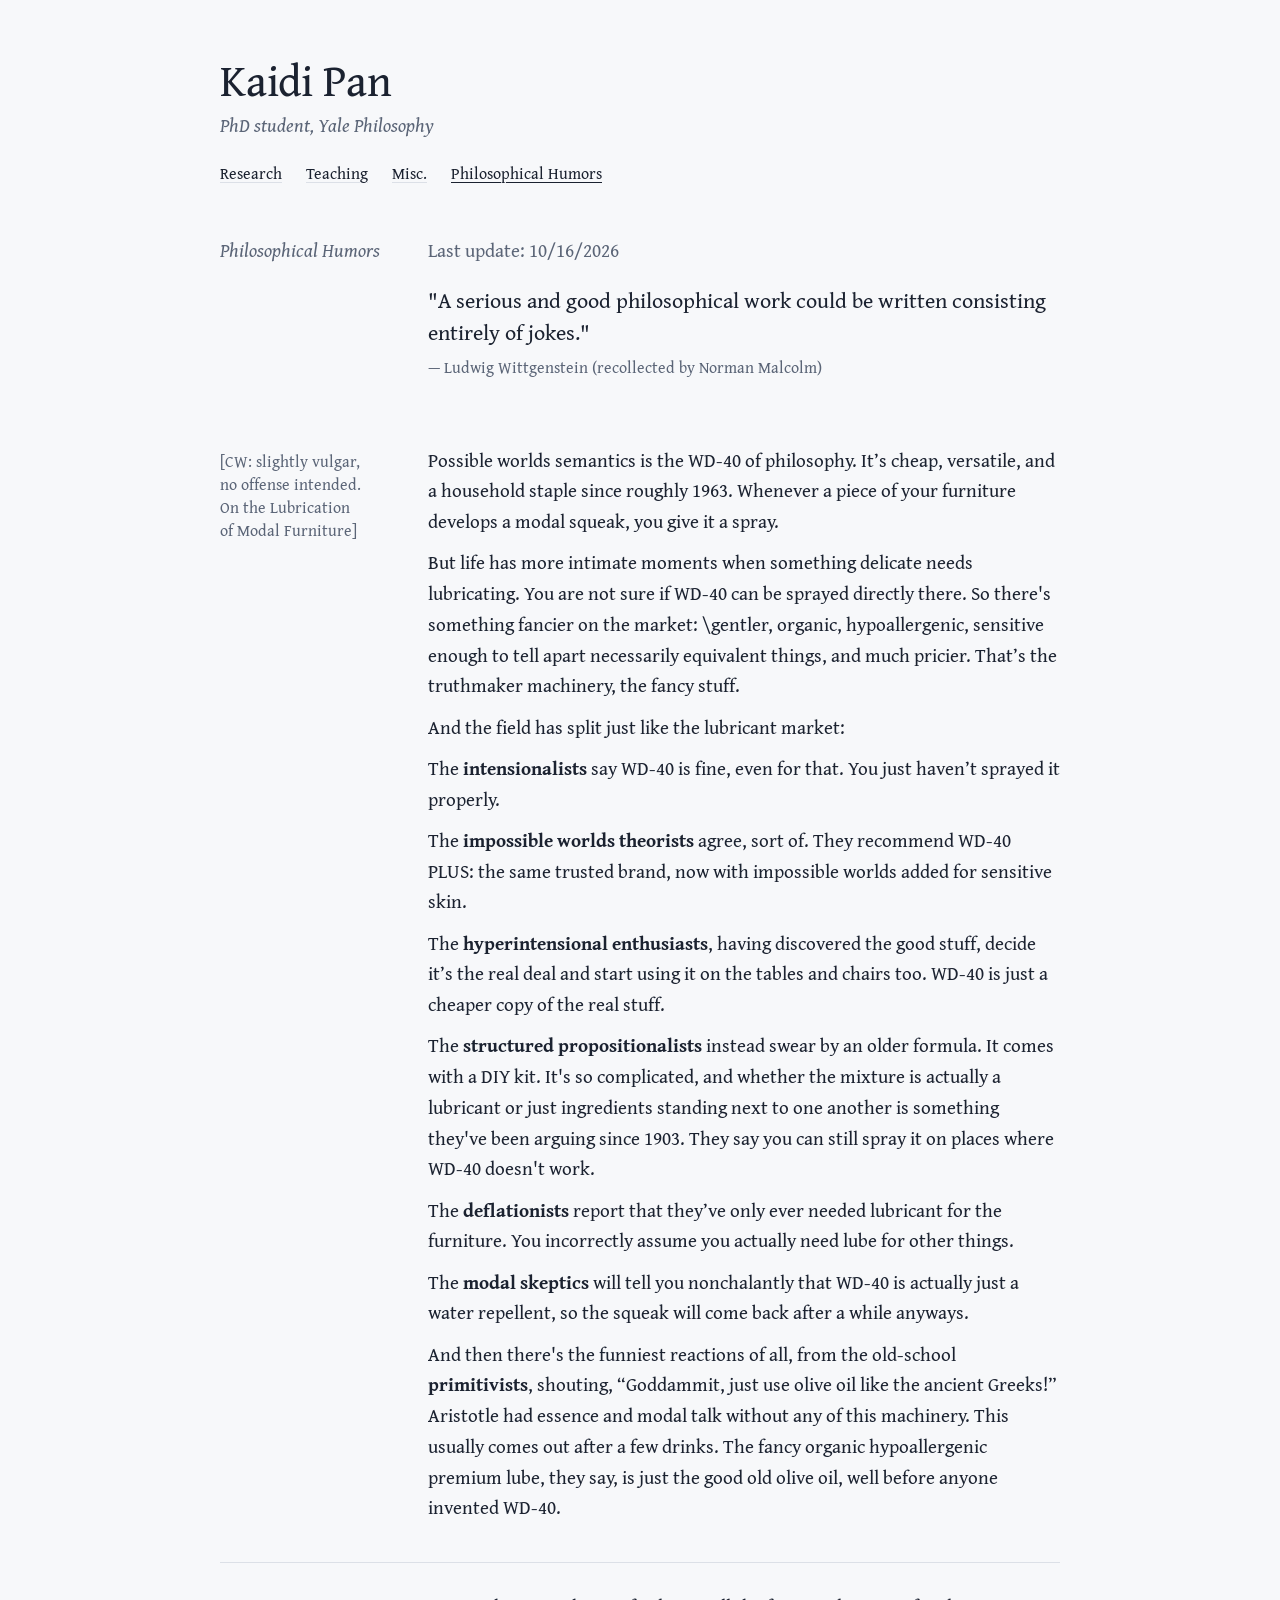
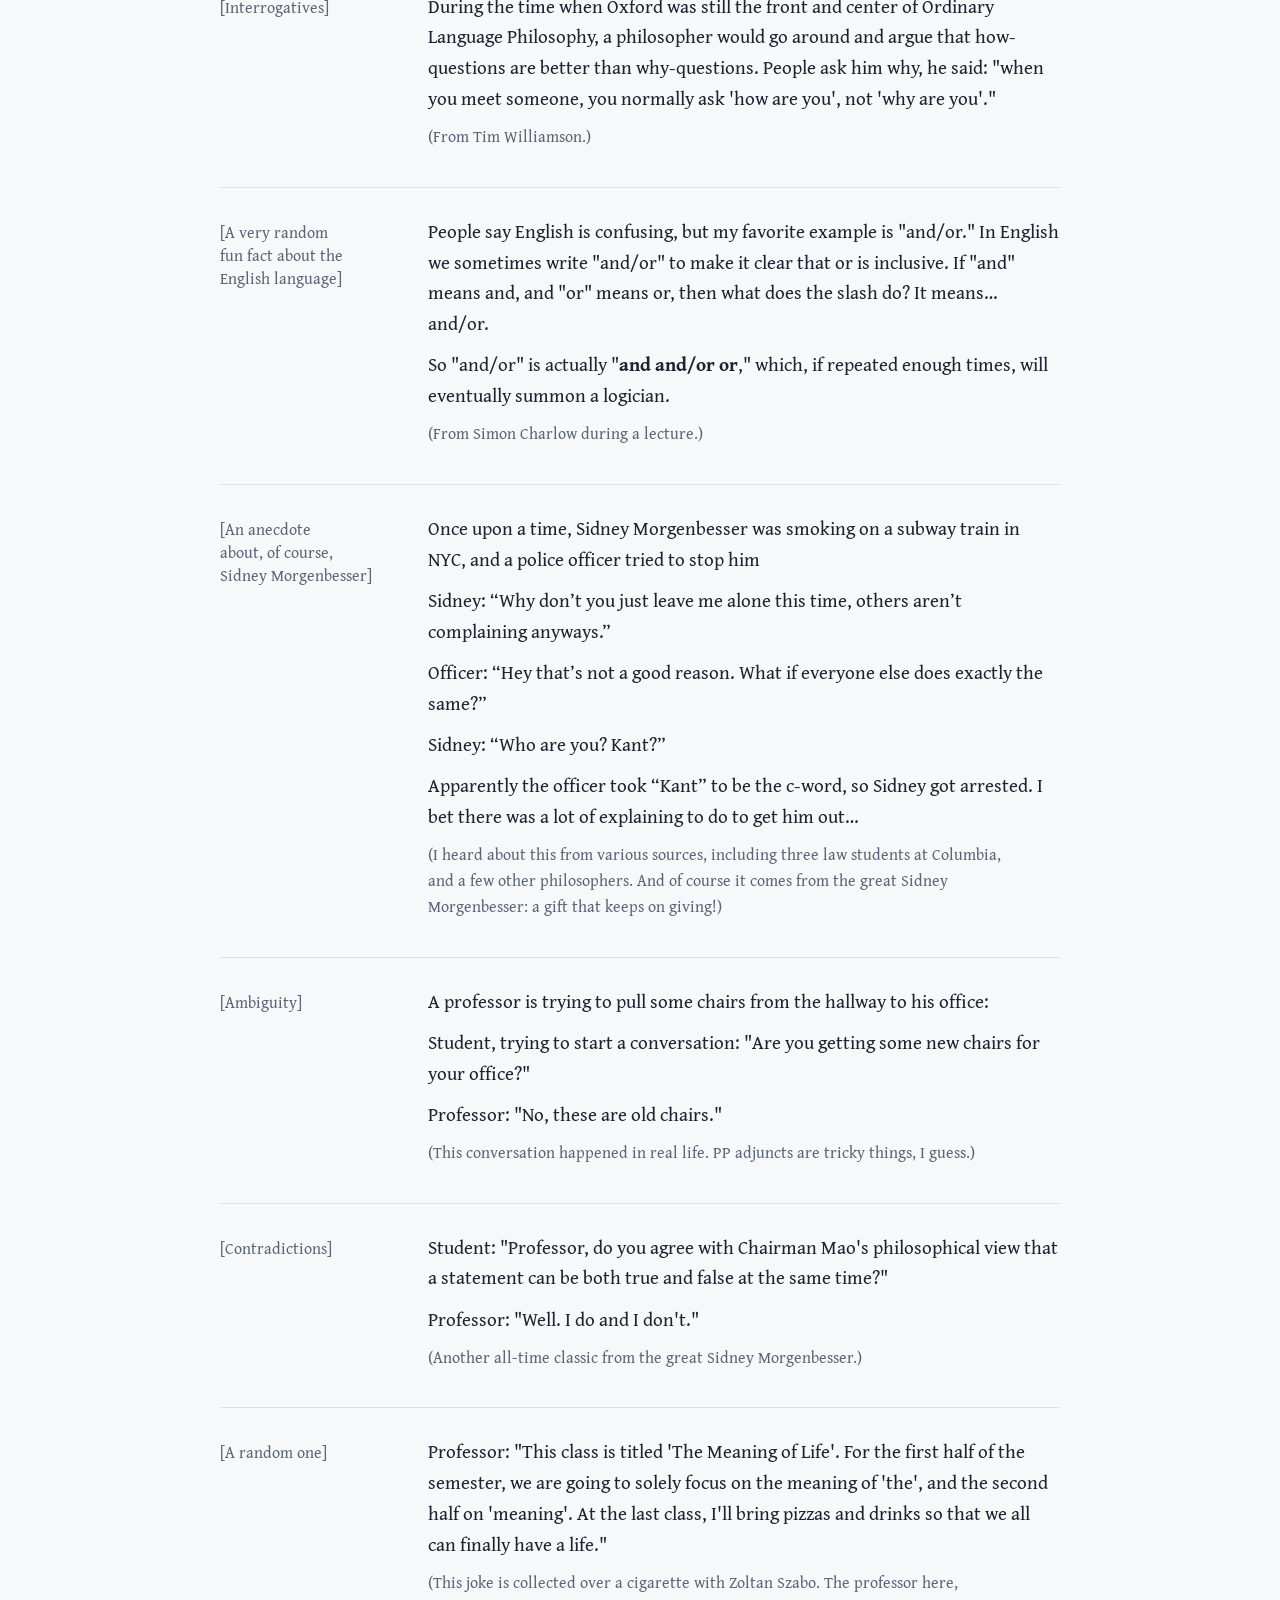
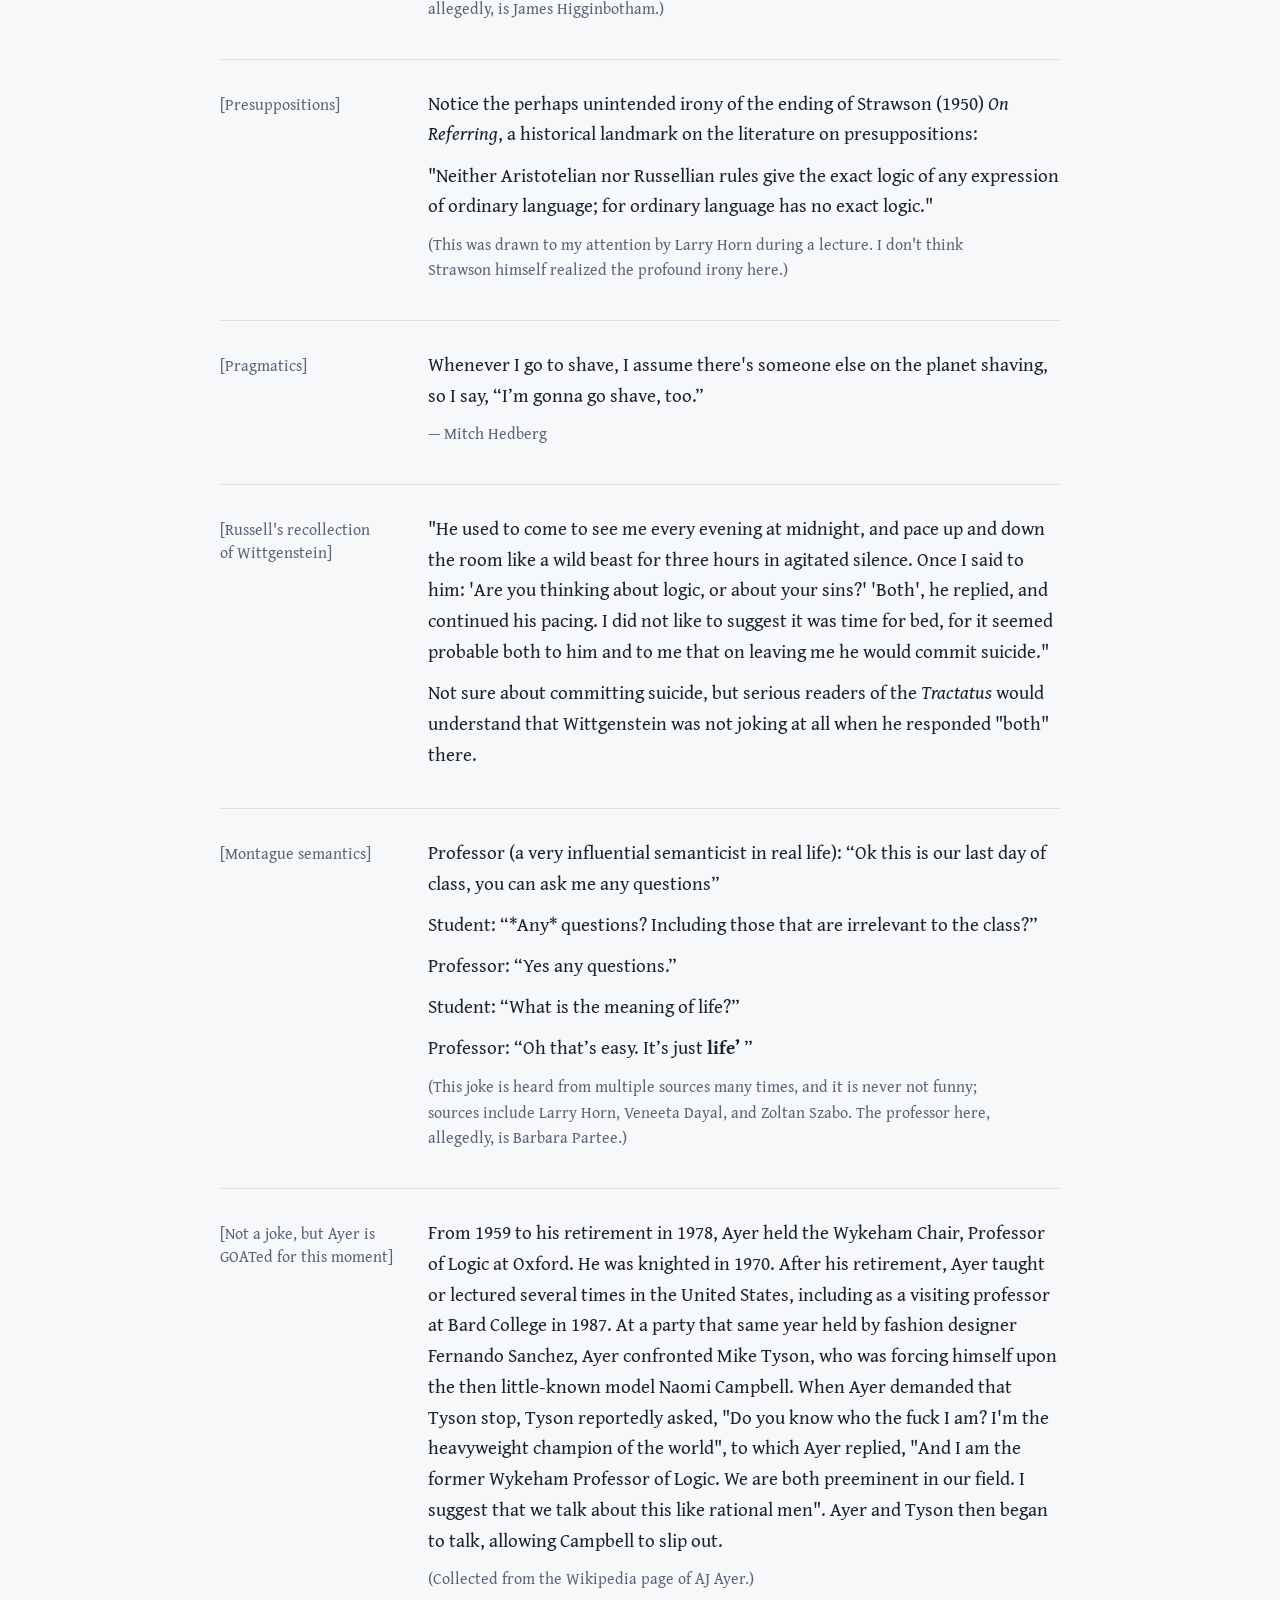
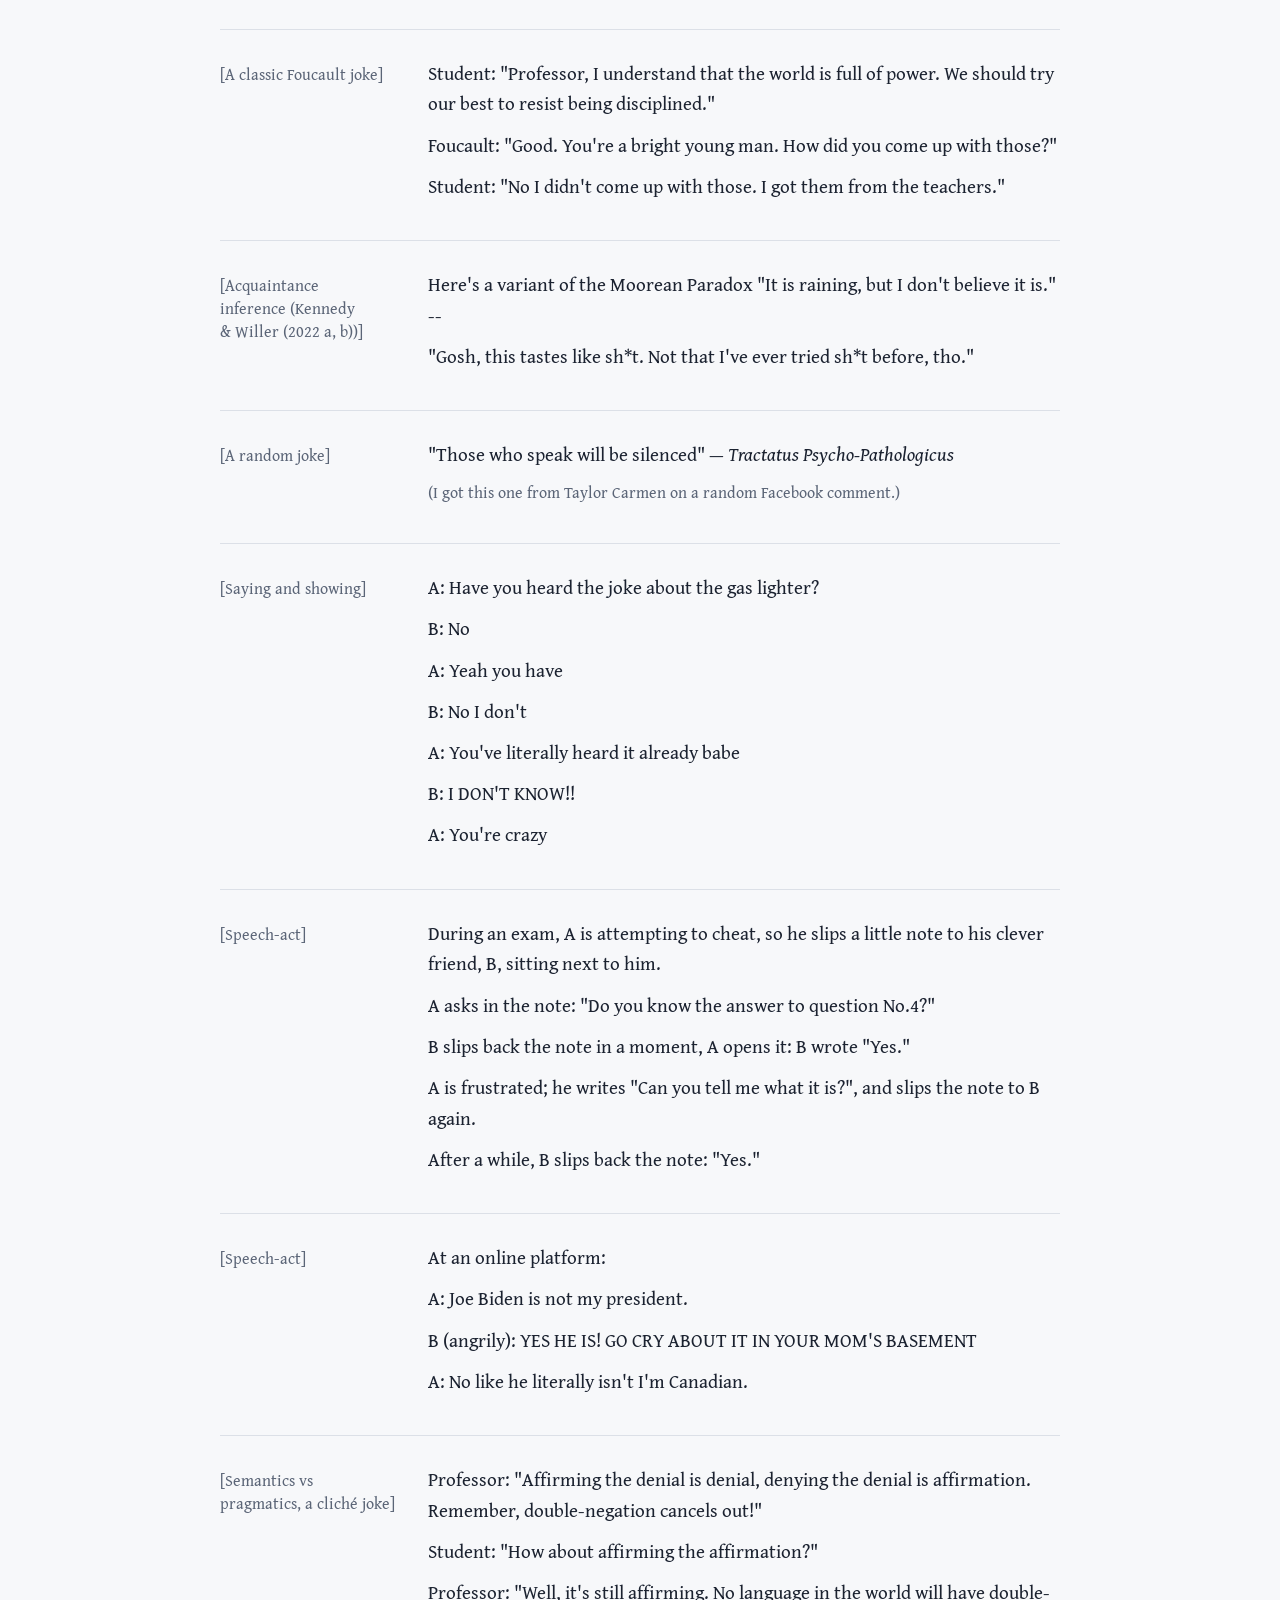
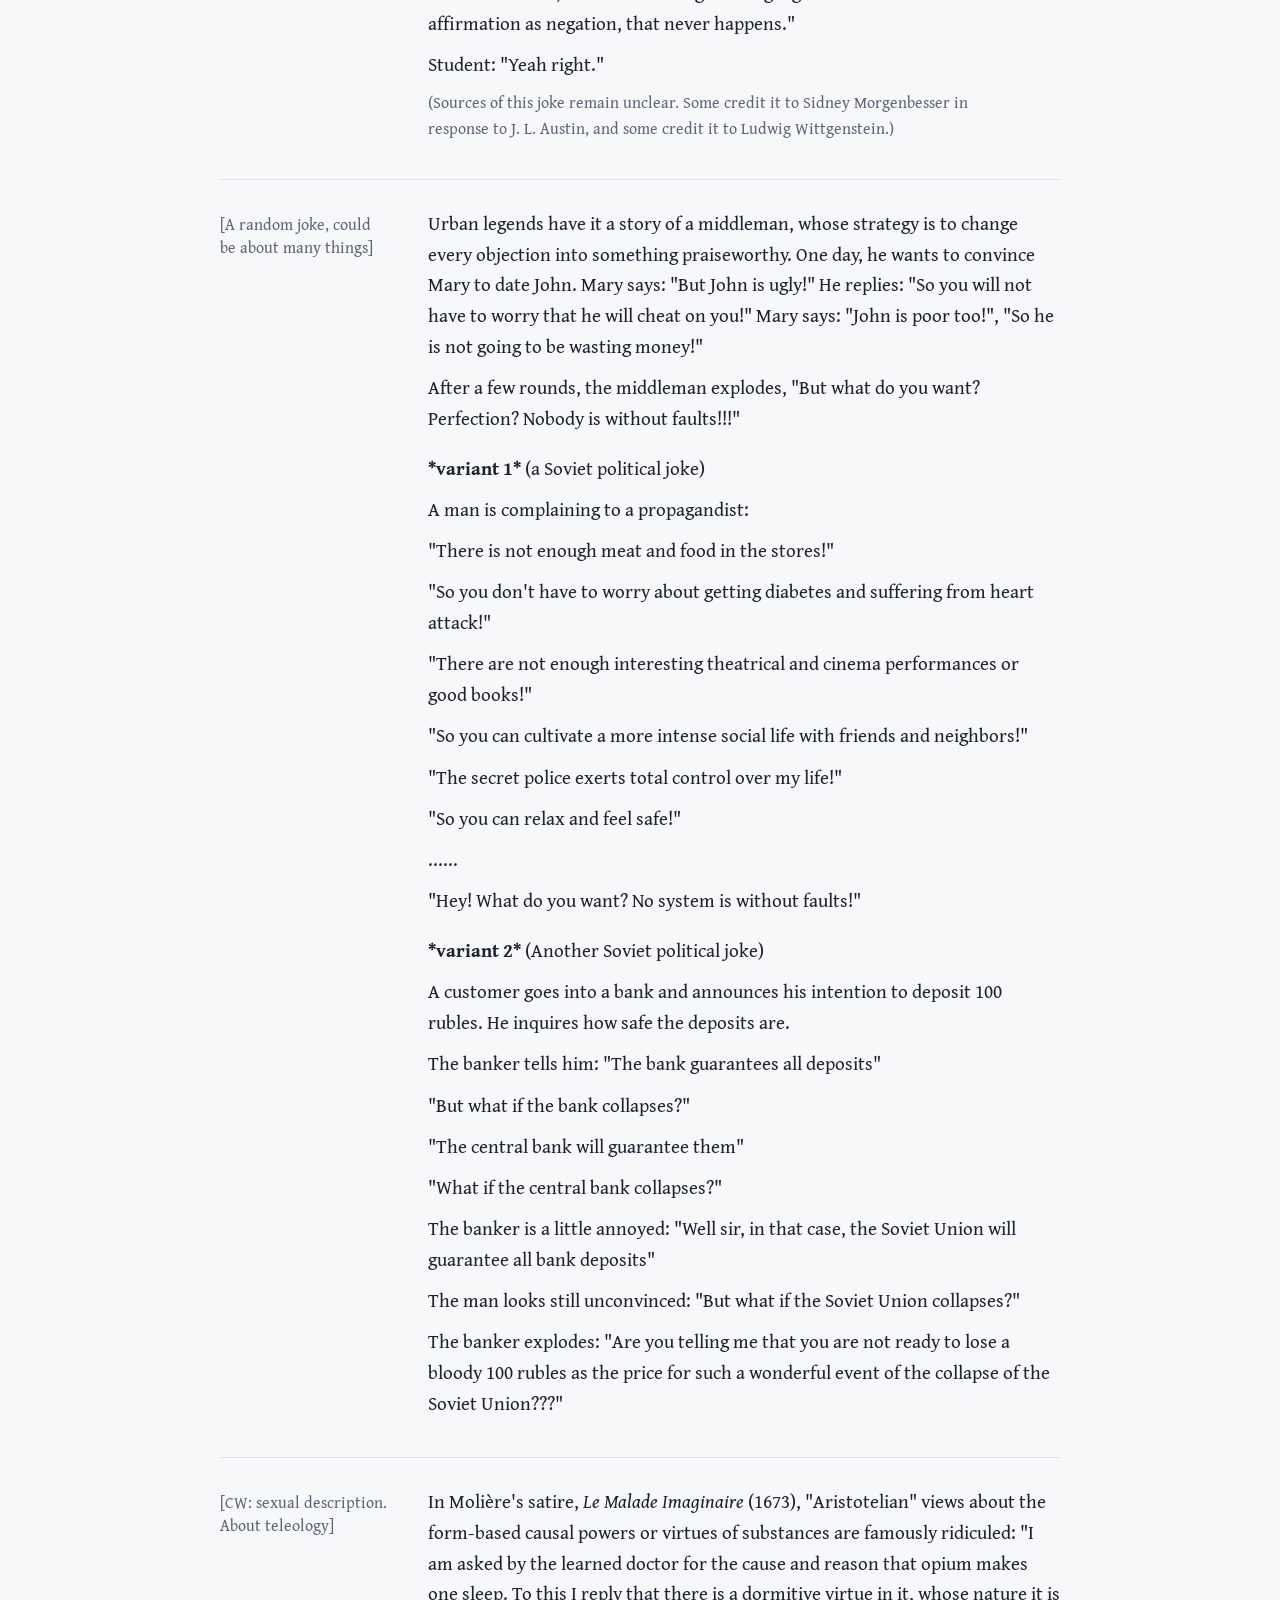
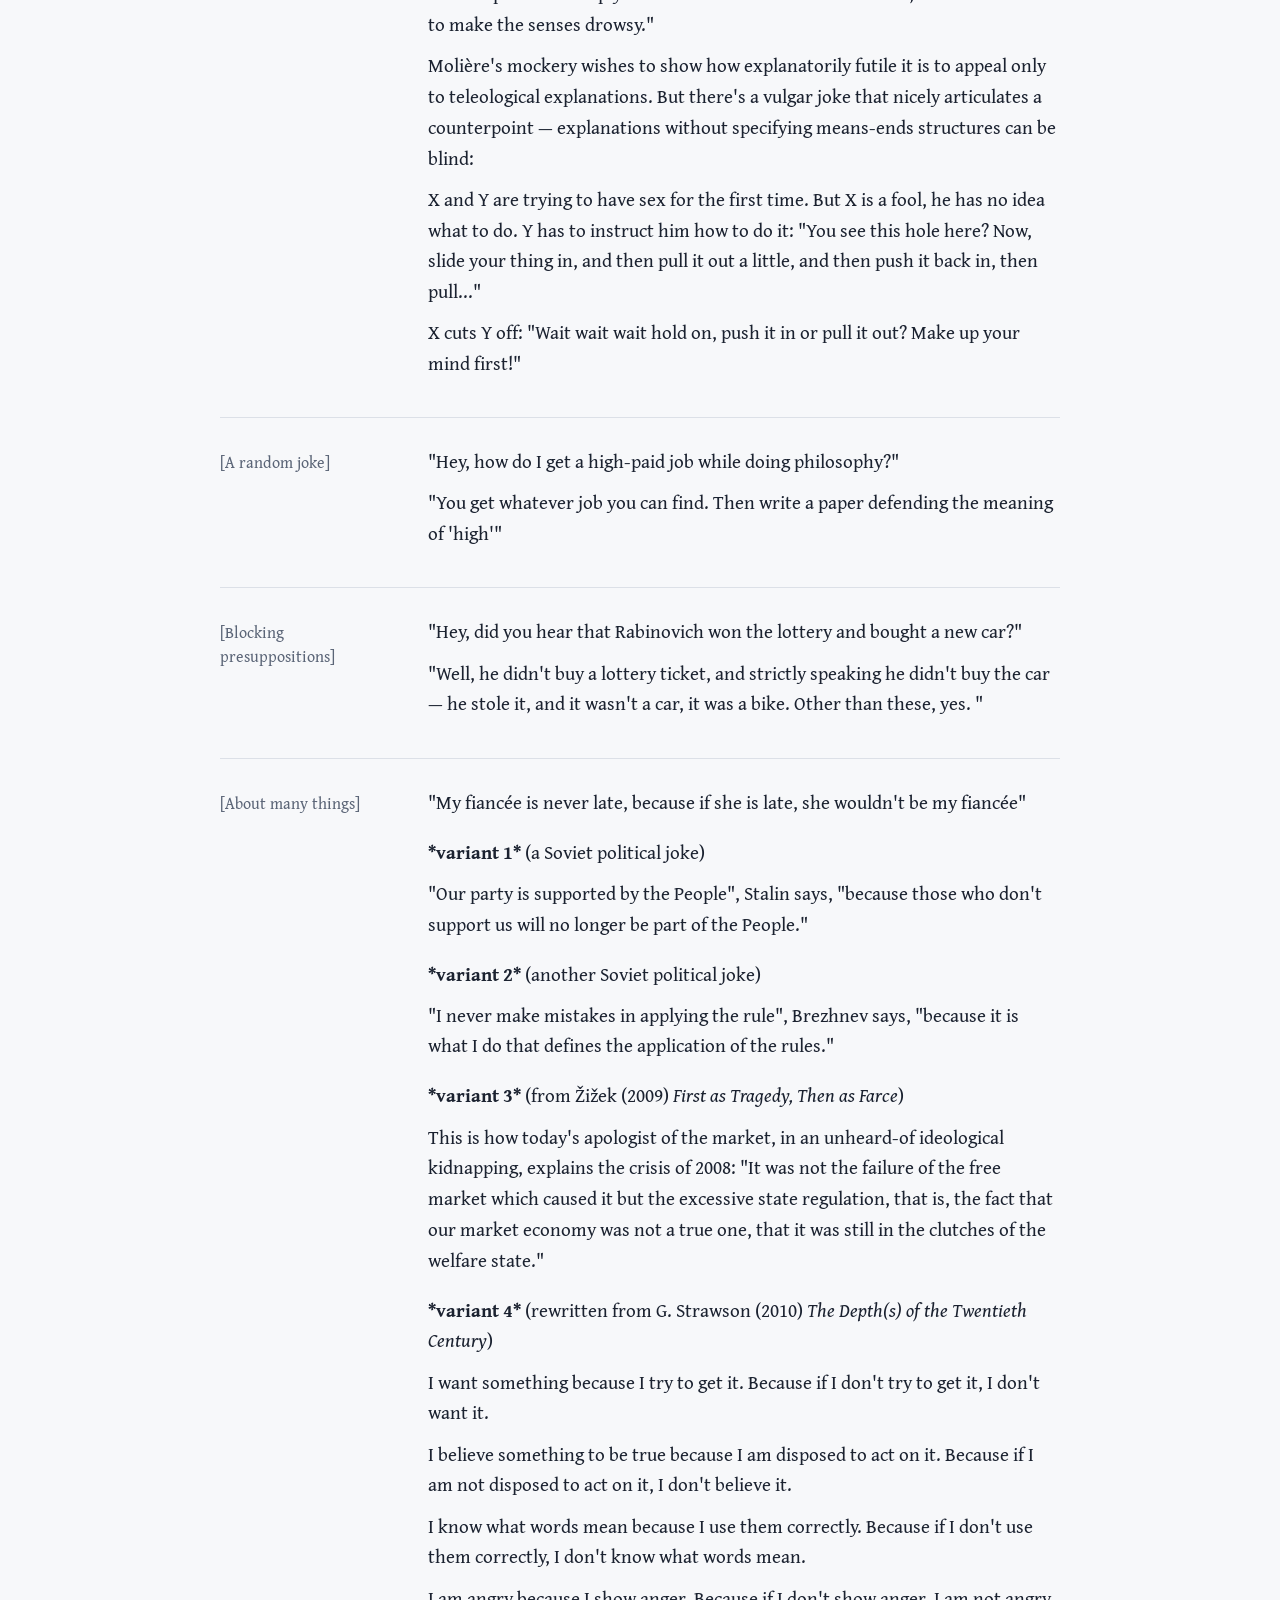
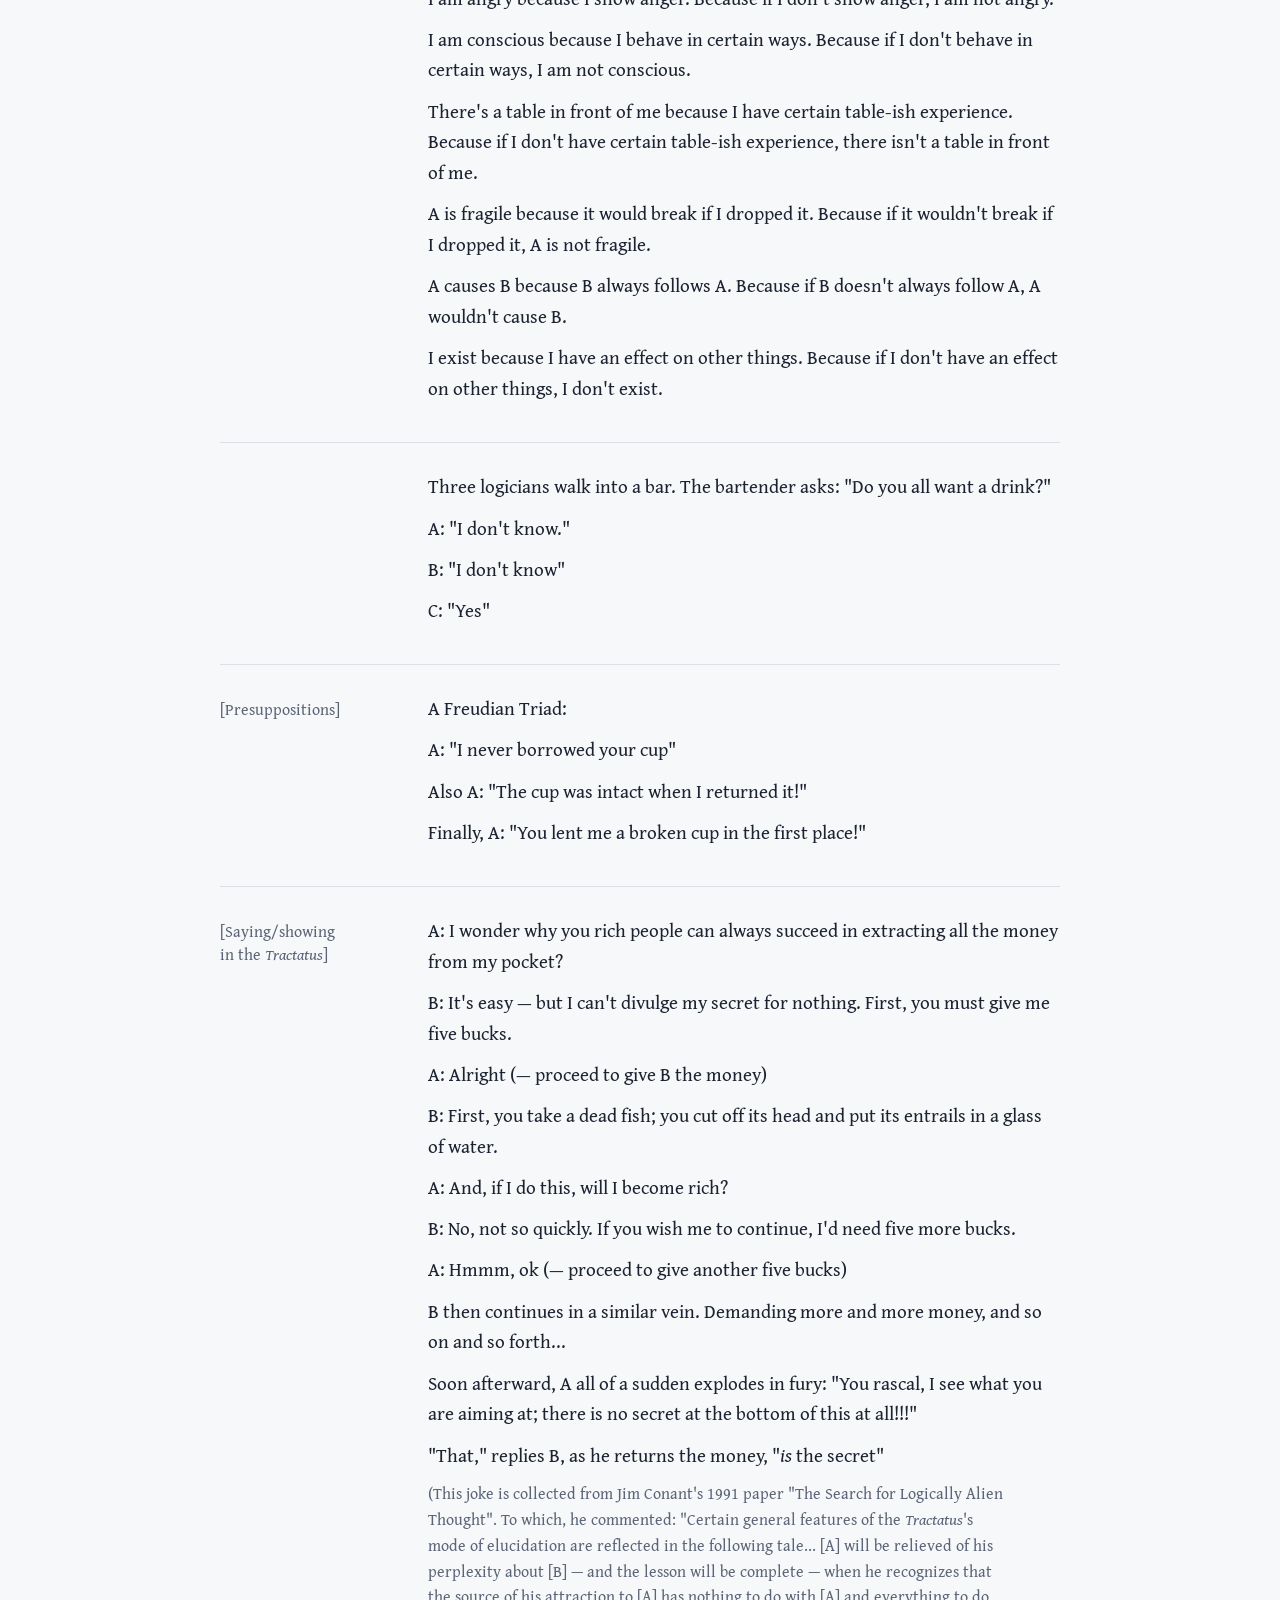
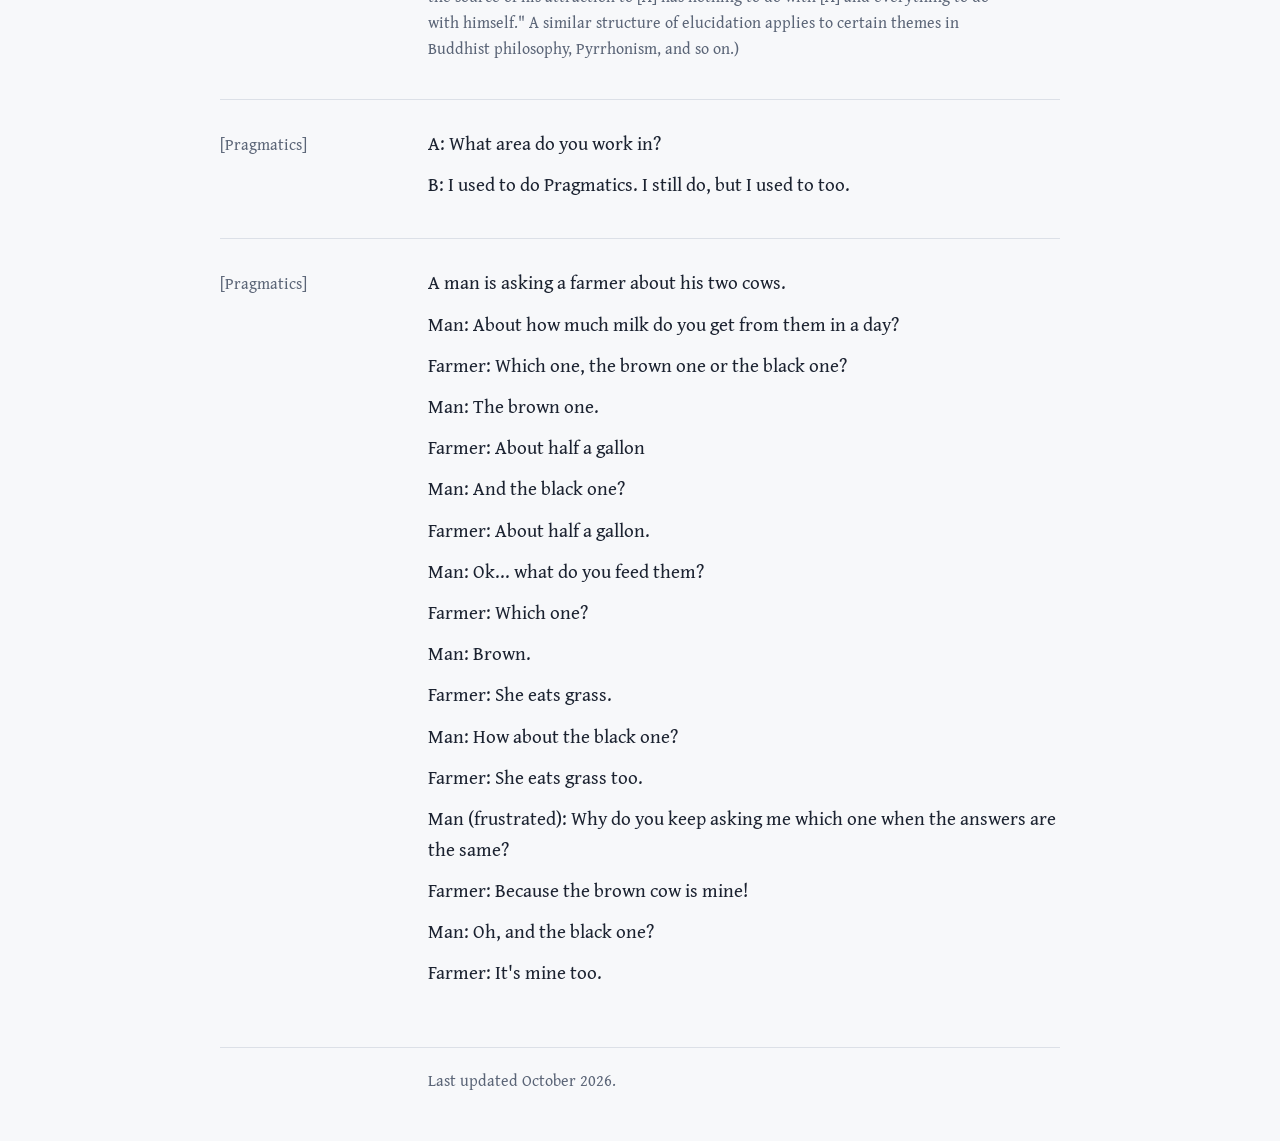
==== commit 7bbed26d: "Revise lubrication analogy in jokes.html Updated the description of lubricants in the context of mod" ====
--- a/jokes.html
+++ b/jokes.html
@@ -72,8 +72,8 @@
         <h3 class="label">[CW: slightly vulgar, no offense intended. On the Lubrication of Modal Furniture]</h3>
         <div class="body">
           <p>Possible worlds semantics is the WD-40 of philosophy. It’s cheap, versatile, and a household staple since roughly 1963. Whenever a piece of your furniture develops a modal squeak, you give it a spray.</p>
-          <p>But life has more intimate moments when something delicate needs lubricating. You are not sure if WD-40 can be sprayed directly there. So there's something fancier on the market: pricier, gentler, organic, hypoallergenic, and sensitive enough to tell apart necessarily equivalent things. That’s the hyperintensional machinery, the fancy stuff.</p>
-          <p>The analogy runs deeper, because the field has split just like the lubricant market:</p>
+          <p>But life has more intimate moments when something delicate needs lubricating. You are not sure if WD-40 can be sprayed directly there. So there's something fancier on the market: \gentler, organic, hypoallergenic, sensitive enough to tell apart necessarily equivalent things, and much pricier. That’s the truthmaker machinery, the fancy stuff.</p>
+          <p>And the field has split just like the lubricant market:</p>
           <p>The <strong>intensionalists</strong> say WD-40 is fine, even for that. You just haven’t sprayed it properly.</p>
           <p>The <strong>impossible worlds theorists</strong> agree, sort of. They recommend WD-40 PLUS: the same trusted brand, now with impossible worlds added for sensitive skin.</p>
           <p>The <strong>hyperintensional enthusiasts</strong>, having discovered the good stuff, decide it’s the real deal and start using it on the tables and chairs too. WD-40 is just a cheaper copy of the real stuff.</p>
